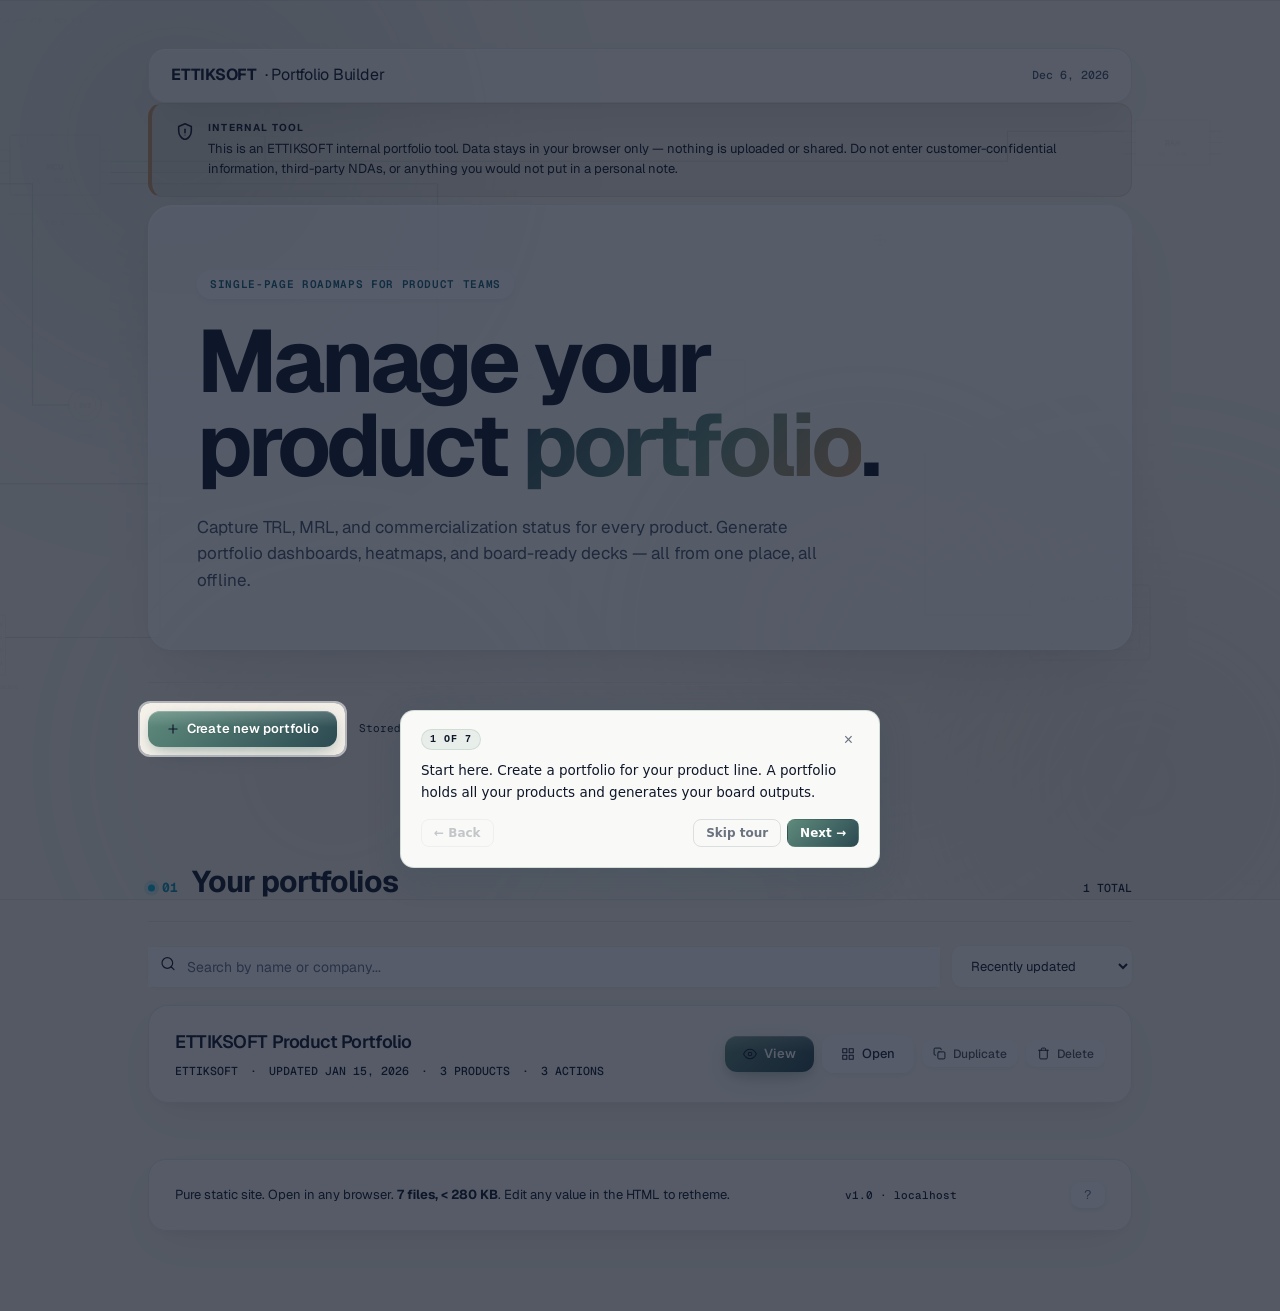
==== index.html @ 1342dee4 "Security: internal tool banner on index, footer notice on all pages Co-Authored-By: Claude Sonnet 4." ====
<!DOCTYPE html>
<html lang="en">
<head>
  <meta http-equiv="Cache-Control" content="no-cache, no-store, must-revalidate"><meta http-equiv="Pragma" content="no-cache"><meta http-equiv="Expires" content="0">
<link rel="icon" type="image/svg+xml" href="favicon.svg">
  <meta charset="UTF-8">
<meta name="viewport" content="width=device-width, initial-scale=1.0">
<title>ETTIKSOFT Portfolio Builder</title>
<link rel="icon" type="image/svg+xml" href='data:image/svg+xml,<svg xmlns=%22http://www.w3.org/2000/svg%22 viewBox=%220 0 100 100%22><rect width=%22100%22 height=%22100%22 rx=%2222%22 fill=%22%230891B2%22/><path d=%22M 18 62 Q 35 52 50 62 T 82 62%22 stroke=%22white%22 stroke-width=%225%22 fill=%22none%22 stroke-linecap=%22round%22/><circle cx=%2230%22 cy=%2258%22 r=%225.5%22 fill=%22white%22/></svg>'>
<link rel="preconnect" href="https://fonts.googleapis.com">
<link rel="preconnect" href="https://fonts.gstatic.com" crossorigin>
<link href="https://fonts.googleapis.com/css2?family=Geist:wght@400;500;600;700&family=Geist+Mono:wght@400;500;600&display=swap" rel="stylesheet">

<style>
:root {
  /* Surfaces — clean, no warmth */
  --bg: #FFFFFF;
  --surface: #FAFAFA;
  --surface-2: #F4F4F5;

  /* Text — zinc scale */
  --ink: #09090B;
  --muted: #52525B;
  --faint: #A1A1AA;
  --hairline: #E4E4E7;
  --hairline-strong: #D4D4D8;

  /* Brand: vivid cyan */
  --brand: #0891B2;
  --brand-hover: #0E7490;
  --brand-soft: #ECFEFF;
  --brand-fg: #155E75;

  /* Status: vivid, modern */
  --go: #16A34A;
  --go-soft: #DCFCE7;
  --go-fg: #15803D;
  --decide: #D97706;
  --decide-soft: #FEF3C7;
  --decide-fg: #B45309;
  --risk: #DC2626;
  --risk-soft: #FEE2E2;
  --risk-fg: #B91C1C;

  /* Type — Geist family */
  --display: 'Geist', system-ui, -apple-system, sans-serif;
  --body: 'Geist', system-ui, -apple-system, sans-serif;
  --mono: 'Geist Mono', ui-monospace, 'SF Mono', monospace;

  /* Spacing rhythm */
  --gutter: 24px;
  --section: 56px;
}

*, *::before, *::after { box-sizing: border-box; margin: 0; padding: 0; }
html { scroll-behavior: smooth; }
body {
  font-family: var(--body);
  font-size: 14px;
  line-height: 1.55;
  color: var(--ink);
  background: var(--bg);
  -webkit-font-smoothing: antialiased;
  text-rendering: optimizeLegibility;
  font-feature-settings: 'cv02', 'cv03', 'cv04', 'cv11';
}

/* ============================================================
   PAGE
   ============================================================ */
.page {
  position: relative;
  z-index: 1;
  max-width: 1080px;
  margin: 0 auto;
  padding: 48px 48px 80px;
}
@media (max-width: 720px) { .page { padding: 32px 24px 56px; } }

/* ============================================================
   ENTRANCE
   ============================================================ */
@keyframes rise {
  from { opacity: 0; transform: translateY(8px); }
  to { opacity: 1; transform: translateY(0); }
}
.rise { opacity: 0; animation: rise 0.5s cubic-bezier(0.2, 0.7, 0.2, 1) forwards; }
.d1 { animation-delay: 0.04s; }
.d2 { animation-delay: 0.10s; }
.d3 { animation-delay: 0.16s; }
.d4 { animation-delay: 0.22s; }

/* ============================================================
   MASTHEAD
   ============================================================ */
.masthead {
  display: flex;
  justify-content: space-between;
  align-items: center;
  padding-bottom: 20px;
  border-bottom: 1px solid var(--hairline);
}
.masthead .brand {
  font-family: var(--display);
  font-size: 17px;
  font-weight: 600;
  letter-spacing: -0.015em;
}
.masthead .brand span { color: var(--muted); font-weight: 400; margin-left: 8px; }
.masthead .meta {
  font-family: var(--mono);
  font-size: 11.5px;
  color: var(--faint);
  font-weight: 500;
}

/* ============================================================
   HERO
   ============================================================ */
.hero { padding: 72px 0 40px; }
.hero .eyebrow {
  display: inline-block;
  font-family: var(--mono);
  font-size: 11px;
  font-weight: 500;
  text-transform: uppercase;
  letter-spacing: 0.06em;
  color: var(--brand-fg);
  background: var(--brand-soft);
  padding: 4px 10px;
  border-radius: 999px;
  margin-bottom: 20px;
}
.hero h1 {
  font-family: var(--display);
  font-weight: 600;
  font-size: clamp(34px, 4.6vw, 52px);
  line-height: 1.04;
  letter-spacing: -0.035em;
  max-width: 780px;
  color: var(--ink);
}
.hero h1 .accent {
  color: var(--brand);
  font-weight: 600;
  font-style: normal;
}
.hero .lede {
  margin-top: 18px;
  font-size: 16px;
  color: var(--muted);
  max-width: 620px;
  line-height: 1.6;
}

/* ============================================================
   TOOLBAR
   ============================================================ */
.toolbar {
  display: flex;
  gap: 14px;
  align-items: center;
  margin-top: 32px;
  padding-top: 28px;
  border-top: 1px solid var(--hairline);
  flex-wrap: wrap;
}

.btn {
  font-family: var(--body);
  font-size: 13px;
  font-weight: 500;
  padding: 11px 18px;
  border: 1px solid var(--hairline);
  background: var(--bg);
  color: var(--ink);
  cursor: pointer;
  text-decoration: none;
  display: inline-flex;
  align-items: center;
  gap: 8px;
  transition: all 0.15s ease;
  border-radius: 6px;
}
.btn:hover { border-color: var(--hairline-strong); background: var(--surface); }
.btn.primary {
  background: var(--brand);
  color: white;
  border-color: var(--brand);
}
.btn.primary:hover {
  background: var(--brand-hover);
  border-color: var(--brand-hover);
}
.btn.danger { color: var(--risk-fg); }
.btn.danger:hover { border-color: var(--risk); background: var(--risk-soft); }
.btn .plus { font-family: var(--mono); font-weight: 500; }

.btn-tiny {
  font-family: var(--body);
  font-size: 12px;
  font-weight: 500;
  padding: 6px 10px;
  background: transparent;
  border: 1px solid var(--hairline);
  border-radius: 5px;
  cursor: pointer;
  color: var(--muted);
  transition: all 0.15s ease;
}
.btn-tiny:hover { color: var(--ink); border-color: var(--hairline-strong); background: var(--surface); }
.btn-tiny.danger:hover {
  color: var(--risk-fg);
  border-color: var(--risk);
  background: var(--risk-soft);
}

/* ============================================================
   SECTION
   ============================================================ */
.section { margin-top: 56px; }
.section-head {
  display: flex;
  align-items: baseline;
  gap: 14px;
  margin-bottom: 22px;
  padding-bottom: 16px;
  border-bottom: 1px solid var(--hairline);
}
.section-head .num {
  font-family: var(--mono);
  font-size: 11px;
  font-weight: 600;
  color: var(--brand);
}
.section-head .title {
  font-family: var(--display);
  font-weight: 600;
  font-size: 20px;
  letter-spacing: -0.025em;
  color: var(--ink);
}
.section-head .count {
  font-family: var(--mono);
  font-size: 11.5px;
  color: var(--faint);
  margin-left: auto;
  font-weight: 500;
}

.list { display: grid; gap: 12px; }

.card {
  background: var(--bg);
  border: 1px solid var(--hairline);
  border-radius: 8px;
  padding: 22px 26px;
  display: grid;
  grid-template-columns: 1fr auto;
  align-items: center;
  gap: 24px;
  transition: border-color 0.18s ease, background 0.18s ease;
}
.card:hover {
  border-color: var(--ink);
  background: var(--surface);
}
.card .info { min-width: 0; }
.card .name {
  font-family: var(--display);
  font-weight: 600;
  font-size: 18px;
  letter-spacing: -0.025em;
  color: var(--ink);
  margin-bottom: 6px;
  overflow: hidden;
  text-overflow: ellipsis;
  white-space: nowrap;
}
.card .meta {
  font-family: var(--mono);
  font-size: 11.5px;
  color: var(--muted);
  display: flex;
  gap: 12px;
  flex-wrap: wrap;
  font-weight: 500;
}
.card .meta .dot { color: var(--faint); }
.card .actions {
  display: flex;
  gap: 8px;
  align-items: center;
}

.empty {
  background: var(--surface);
  border: 1px dashed var(--hairline);
  border-radius: 8px;
  padding: 56px 32px;
  text-align: center;
  color: var(--muted);
  font-size: 14px;
}
.empty .arrow {
  font-family: var(--mono);
  font-size: 24px;
  color: var(--brand);
  margin-bottom: 10px;
  display: block;
}

/* ============================================================
   FOOTER
   ============================================================ */
.foot {
  margin-top: 80px;
  padding-top: 28px;
  border-top: 1px solid var(--hairline);
  font-size: 13px;
  color: var(--muted);
  display: flex;
  justify-content: space-between;
  flex-wrap: wrap;
  gap: 16px;
}
.foot .right {
  font-family: var(--mono);
  font-size: 11px;
  color: var(--faint);
  font-weight: 500;
}

@media (max-width: 720px) {
  .card { grid-template-columns: 1fr; gap: 14px; }
  .card .actions { flex-wrap: wrap; }
}

/* ============================================================
   POLISH — background graphics + smooth transitions
   ============================================================ */

/* Subtle dot-grid background — Linear/Vercel inspired */
body {
  background-image:
    radial-gradient(circle at 1px 1px, rgba(9, 9, 11, 0.045) 1px, transparent 0);
  background-size: 24px 24px;
  background-attachment: fixed;
}

/* Soft gradient mesh that lives just behind the hero */
body::before {
  content: '';
  position: fixed;
  top: -200px;
  left: 50%;
  transform: translateX(-50%);
  width: 1400px;
  height: 700px;
  pointer-events: none;
  z-index: 0;
  background:
    radial-gradient(ellipse 600px 400px at 30% 40%, rgba(8, 145, 178, 0.06), transparent 60%),
    radial-gradient(ellipse 500px 350px at 70% 60%, rgba(22, 163, 74, 0.04), transparent 60%);
  filter: blur(40px);
}

/* Smooth easing curve for everything that moves */
* { transition-timing-function: cubic-bezier(0.16, 1, 0.3, 1); }

/* Page entrance */
@keyframes page-in {
  from { opacity: 0; transform: translateY(6px); }
  to { opacity: 1; transform: none; }
}
.page, .topbar, .app-toolbar { animation: page-in 0.5s cubic-bezier(0.16, 1, 0.3, 1) both; }
.app-toolbar, .topbar { animation-duration: 0.35s; }

/* Refined focus ring — animates in */
@keyframes focus-ring {
  from { box-shadow: 0 0 0 0 var(--brand-soft); }
  to { box-shadow: 0 0 0 3px var(--brand-soft); }
}
input:focus, textarea:focus, select:focus, button:focus-visible, .title-input:focus {
  animation: focus-ring 0.18s cubic-bezier(0.16, 1, 0.3, 1) both;
  outline: none;
}

/* Button press micro-interaction */
button:active:not(:disabled), .btn:active, .btn-tiny:active {
  transform: scale(0.97);
  transition-duration: 0.06s;
}

/* Smooth dynamic-row entrance */
@keyframes row-in {
  from { opacity: 0; transform: translateY(-4px); max-height: 0; }
  to { opacity: 1; transform: none; max-height: 600px; }
}
.dyn-row {
  animation: row-in 0.32s cubic-bezier(0.16, 1, 0.3, 1) both;
}

/* Card hover — subtle elevation with brand glow */
.card, .bet, .product {
  transition: border-color 0.2s, background 0.2s, box-shadow 0.3s, transform 0.2s;
}
.card:hover, .product:hover {
  box-shadow: 0 8px 24px -12px rgba(8, 145, 178, 0.18);
  transform: translateY(-1px);
}
.bet:hover {
  box-shadow: 0 12px 32px -16px rgba(8, 145, 178, 0.22);
  transform: translateY(-2px);
}

/* Section header — accent dot on the section number */
.section-head .num, .sec-head .num {
  position: relative;
  padding-left: 14px;
}
.section-head .num::before, .sec-head .num::before {
  content: '';
  position: absolute;
  left: 0;
  top: 50%;
  transform: translateY(-50%);
  width: 6px;
  height: 6px;
  background: var(--brand);
  border-radius: 50%;
  box-shadow: 0 0 0 3px var(--brand-soft);
}

/* Add-row button — animated dashed border */
.add-btn {
  position: relative;
  overflow: hidden;
}
.add-btn::after {
  content: '';
  position: absolute;
  inset: 0;
  background: linear-gradient(120deg, transparent, rgba(8, 145, 178, 0.08), transparent);
  transform: translateX(-100%);
  transition: transform 0.6s cubic-bezier(0.16, 1, 0.3, 1);
}
.add-btn:hover::after { transform: translateX(100%); }

/* Smooth segmented control transitions */
.seg label span { transition: all 0.2s cubic-bezier(0.16, 1, 0.3, 1); }

/* Save state pulse on save */
@keyframes save-pulse {
  0%, 100% { opacity: 1; }
  50% { opacity: 0.6; }
}
.save-state.saving { animation: save-pulse 0.8s ease-in-out infinite; }

/* Toolbar button hover lift */
.app-toolbar button:hover, .app-toolbar a.btn:hover,
.topbar .btn:hover {
  transform: translateY(-1px);
  box-shadow: 0 4px 12px -4px rgba(0, 0, 0, 0.08);
}

/* KPI number subtle hover */
.kpi { transition: background 0.25s cubic-bezier(0.16, 1, 0.3, 1); }
.kpi:hover .num { color: var(--brand); transition: color 0.25s; }

/* Smooth scroll behavior */
html { scroll-behavior: smooth; }

/* Selection color matching brand */
::selection { background: var(--brand-soft); color: var(--brand-fg); }


/* Inline icon system */
.icn { display: inline-flex; align-items: center; justify-content: center; flex-shrink: 0; }
.icn svg { display: block; }
.btn, .btn-tiny, .back, .add-btn { display: inline-flex; align-items: center; gap: 7px; }
.add-btn { justify-content: center; }


/* ============================================================
   ENHANCED ANIMATIONS — gradient mesh drift
   ============================================================ */
@keyframes mesh-drift {
  0%   { transform: translateX(-50%) translateY(0px) rotate(0deg); }
  33%  { transform: translateX(-48%) translateY(-20px) rotate(2deg); }
  66%  { transform: translateX(-52%) translateY(15px) rotate(-2deg); }
  100% { transform: translateX(-50%) translateY(0px) rotate(0deg); }
}
body::before {
  animation: mesh-drift 24s ease-in-out infinite;
}

/* ============================================================
   TOAST NOTIFICATIONS
   ============================================================ */
.toast-container {
  position: fixed;
  bottom: 24px;
  right: 24px;
  z-index: 1000;
  display: flex;
  flex-direction: column;
  gap: 10px;
  pointer-events: none;
  max-width: calc(100vw - 48px);
}
.toast {
  pointer-events: auto;
  background: var(--ink);
  color: white;
  padding: 14px 18px;
  border-radius: 10px;
  box-shadow:
    0 12px 32px -8px rgba(0,0,0,0.28),
    0 0 0 1px rgba(255,255,255,0.05);
  font-family: var(--body);
  font-size: 13.5px;
  font-weight: 500;
  display: flex;
  align-items: flex-start;
  gap: 12px;
  min-width: 280px;
  max-width: 420px;
  animation: toast-in 0.4s cubic-bezier(0.16, 1, 0.3, 1) both;
  position: relative;
  overflow: hidden;
}
.toast.removing {
  animation: toast-out 0.3s cubic-bezier(0.5, 0, 0.75, 0) both;
}
.toast .toast-icon {
  flex-shrink: 0;
  display: flex;
  align-items: center;
  justify-content: center;
  width: 18px;
  height: 18px;
  margin-top: 1px;
}
.toast .toast-msg {
  flex: 1;
  line-height: 1.4;
}
.toast .toast-actions {
  display: flex;
  gap: 6px;
  margin-top: 10px;
  flex-wrap: wrap;
}
.toast .toast-btn {
  font-family: var(--body);
  font-size: 12px;
  font-weight: 500;
  padding: 5px 12px;
  background: rgba(255,255,255,0.12);
  color: white;
  border: 1px solid rgba(255,255,255,0.18);
  border-radius: 6px;
  cursor: pointer;
  transition: all 0.15s ease;
}
.toast .toast-btn:hover { background: rgba(255,255,255,0.22); }
.toast .toast-btn.primary {
  background: var(--brand);
  border-color: var(--brand);
}
.toast .toast-btn.primary:hover { background: var(--brand-hover); border-color: var(--brand-hover); }
.toast .toast-btn.danger {
  background: var(--risk);
  border-color: var(--risk);
}
.toast .toast-btn.danger:hover { background: #B91C1C; border-color: #B91C1C; }
.toast.success .toast-icon { color: var(--go); }
.toast.error .toast-icon { color: var(--risk); }
.toast.info .toast-icon { color: var(--brand); }
.toast.confirm .toast-icon { color: var(--decide); }

/* Progress bar at bottom of toast for auto-dismiss */
.toast .toast-progress {
  position: absolute;
  bottom: 0; left: 0;
  height: 2px;
  background: rgba(255,255,255,0.3);
  width: 100%;
  transform-origin: left;
  animation: toast-progress linear forwards;
}

@keyframes toast-in {
  from { opacity: 0; transform: translateX(20px) scale(0.9); }
  to { opacity: 1; transform: none; }
}
@keyframes toast-out {
  to { opacity: 0; transform: translateX(20px) scale(0.9); }
}
@keyframes toast-progress {
  from { transform: scaleX(1); }
  to { transform: scaleX(0); }
}

/* ============================================================
   VIEW TRANSITIONS (modern browsers)
   ============================================================ */
@view-transition { navigation: auto; }
::view-transition-old(root) {
  animation: 0.18s cubic-bezier(0.4, 0, 1, 1) both fade-out;
}
::view-transition-new(root) {
  animation: 0.32s cubic-bezier(0, 0, 0.2, 1) both fade-in;
}
@keyframes fade-out { to { opacity: 0; } }
@keyframes fade-in { from { opacity: 0; } }

/* ============================================================
   SEARCH + SORT BAR
   ============================================================ */
.list-controls {
  display: flex;
  gap: 12px;
  align-items: center;
  margin-bottom: 18px;
  flex-wrap: wrap;
}
.search-wrap {
  flex: 1;
  position: relative;
  min-width: 220px;
}
.search-wrap input {
  width: 100%;
  font-family: var(--body);
  font-size: 14px;
  color: var(--ink);
  background: var(--surface);
  border: 1px solid var(--hairline);
  padding: 10px 14px 10px 38px;
  outline: none;
  border-radius: 8px;
  transition: all 0.18s ease;
}
.search-wrap input::placeholder { color: var(--faint); }
.search-wrap input:focus {
  border-color: var(--brand);
  background: var(--bg);
  box-shadow: 0 0 0 3px var(--brand-soft);
}
.search-wrap .search-icon {
  position: absolute;
  left: 12px;
  top: 50%;
  transform: translateY(-50%);
  color: var(--faint);
  pointer-events: none;
}
.search-wrap input:focus + .search-icon { color: var(--brand); }

.sort-select {
  font-family: var(--body);
  font-size: 13px;
  color: var(--ink);
  background: var(--surface);
  border: 1px solid var(--hairline);
  padding: 10px 14px;
  border-radius: 8px;
  cursor: pointer;
  transition: all 0.18s ease;
  min-width: 180px;
}
.sort-select:hover { border-color: var(--hairline-strong); }
.sort-select:focus {
  outline: none;
  border-color: var(--brand);
  box-shadow: 0 0 0 3px var(--brand-soft);
}

/* ============================================================
   STAGGERED CARD REVEAL
   ============================================================ */
.list .card {
  opacity: 0;
  transform: translateY(12px);
  animation: card-in 0.5s cubic-bezier(0.16, 1, 0.3, 1) forwards;
}
.list .card:nth-child(1)  { animation-delay: 0.04s; }
.list .card:nth-child(2)  { animation-delay: 0.08s; }
.list .card:nth-child(3)  { animation-delay: 0.12s; }
.list .card:nth-child(4)  { animation-delay: 0.16s; }
.list .card:nth-child(5)  { animation-delay: 0.20s; }
.list .card:nth-child(6)  { animation-delay: 0.24s; }
.list .card:nth-child(7)  { animation-delay: 0.28s; }
.list .card:nth-child(8)  { animation-delay: 0.32s; }
.list .card:nth-child(n+9){ animation-delay: 0.36s; }
@keyframes card-in {
  to { opacity: 1; transform: none; }
}

/* ============================================================
   EMPTY STATE
   ============================================================ */
.empty {
  display: flex !important;
  flex-direction: column;
  align-items: center;
  gap: 16px;
}
.empty-art {
  width: 96px;
  height: 72px;
  color: var(--hairline-strong);
  margin-bottom: 8px;
}

/* Match highlight */
.match-hl {
  background: var(--brand-soft);
  color: var(--brand-fg);
  padding: 1px 2px;
  border-radius: 3px;
  font-weight: 600;
}


/* ============================================================
   STRATEGIC HORIZON — topographic backdrop in hero
   ============================================================ */
.hero { position: relative; overflow: hidden; isolation: isolate; }
.hero > *:not(.topo-bg) { position: relative; z-index: 1; }
.topo-bg {
  position: absolute;
  inset: 0;
  width: 100%;
  height: 100%;
  pointer-events: none;
  z-index: 0;
  animation: topo-drift 56s ease-in-out infinite;
}
.topo-bg .waypoints circle { animation: waypoint-pulse 4.2s ease-in-out infinite; }
.topo-bg .waypoints circle:nth-child(2) { animation-delay: 1s; }
.topo-bg .waypoints circle:nth-child(3) { animation-delay: 2.1s; }
.topo-bg .waypoints circle:nth-child(4) { animation-delay: 3.2s; }
@keyframes topo-drift {
  0%, 100% { transform: translateX(0) translateY(0); }
  33% { transform: translateX(-14px) translateY(-2px); }
  66% { transform: translateX(7px) translateY(1px); }
}
@keyframes waypoint-pulse {
  0%, 100% { opacity: 0.32; }
  50% { opacity: 0.78; }
}
@media (prefers-reduced-motion: reduce) {
  .topo-bg, .topo-bg .waypoints circle { animation: none; }
}


/* ============================================================
   BOLD VISUAL UPGRADE — v3
   No more invisible decoration. Make it actually look alive.
   ============================================================ */

/* Visible cyan blueprint grid (replaces invisible dot grid) */
body {
  background-image:
    linear-gradient(to right, rgba(8, 145, 178, 0.07) 1px, transparent 1px),
    linear-gradient(to bottom, rgba(8, 145, 178, 0.07) 1px, transparent 1px) !important;
  background-size: 56px 56px !important;
  background-attachment: fixed !important;
}

/* Gradient mesh — 3-4x more visible, fills more of viewport */
body::before {
  background:
    radial-gradient(ellipse 1000px 700px at 15% 25%, rgba(8, 145, 178, 0.22), transparent 60%),
    radial-gradient(ellipse 800px 550px at 85% 35%, rgba(22, 163, 74, 0.13), transparent 60%),
    radial-gradient(ellipse 600px 400px at 50% 80%, rgba(217, 119, 6, 0.06), transparent 60%) !important;
  width: 100vw !important;
  height: 90vh !important;
  top: 0 !important;
  left: 0 !important;
  transform: none !important;
  filter: blur(36px) !important;
  opacity: 1 !important;
}
@keyframes mesh-drift-bold {
  0%, 100% { transform: translateX(0) translateY(0) scale(1); }
  33% { transform: translateX(-30px) translateY(-15px) scale(1.04); }
  66% { transform: translateX(20px) translateY(12px) scale(0.98); }
}
body::before { animation: mesh-drift-bold 28s ease-in-out infinite !important; }

/* Hero gets a subtle tinted backdrop band (visible) */
.hero {
  background: linear-gradient(180deg,
    rgba(8, 145, 178, 0.05) 0%,
    rgba(8, 145, 178, 0.02) 70%,
    transparent 100%);
  border-radius: 12px;
  margin-left: -16px;
  margin-right: -16px;
  padding-left: 16px !important;
  padding-right: 16px !important;
}

/* Topographic SVG — bigger, bleeds beyond hero edges */
.topo-bg {
  inset: -8% -5% -8% -5% !important;
  width: 110% !important;
  height: 116% !important;
}

/* Section accent bars — visible cyan markers above each section heading */
.section .section-head,
.sec .sec-head {
  position: relative;
}
.section .section-head::before,
.sec .sec-head::before {
  content: '';
  position: absolute;
  top: -22px;
  left: 0;
  width: 56px;
  height: 3px;
  background: linear-gradient(90deg, var(--brand) 0%, rgba(8, 145, 178, 0.15) 100%);
  border-radius: 2px;
}

/* Stronger card hovers — visible lift, shadow, cyan ring */
.card:hover {
  border-color: var(--brand) !important;
  box-shadow:
    0 16px 40px -8px rgba(8, 145, 178, 0.25),
    0 0 0 1px rgba(8, 145, 178, 0.45) !important;
  transform: translateY(-3px) !important;
}
.bet:hover {
  border-color: var(--brand) !important;
  background: var(--brand-soft) !important;
  box-shadow: 0 18px 48px -10px rgba(8, 145, 178, 0.30) !important;
  transform: translateY(-3px) !important;
}
.product:hover {
  border-color: var(--brand) !important;
  box-shadow:
    0 14px 36px -10px rgba(8, 145, 178, 0.22),
    0 0 0 1px rgba(8, 145, 178, 0.35) !important;
  transform: translateY(-2px) !important;
}

/* Slightly bolder buttons */
.btn.primary, .topbar .btn.primary, .app-toolbar .primary {
  box-shadow: 0 4px 12px -2px rgba(8, 145, 178, 0.30) !important;
}
.btn.primary:hover, .topbar .btn.primary:hover, .app-toolbar .primary:hover {
  box-shadow: 0 8px 20px -4px rgba(8, 145, 178, 0.45) !important;
}

/* Make existing dot pattern (was 4.5%) and animation drift PARENT pause-aware */
@media (prefers-reduced-motion: reduce) {
  body::before { animation: none !important; }
}


/* ============================================================
   GLASS + DEPTH — design portfolio mode
   Replaces the muted cyan-on-white aesthetic with layered
   translucent surfaces over a colorful aurora background.
   ============================================================ */

/* Reset prior body backgrounds, replace with light cream + aurora */
body {
  background: #FAFAF7 !important;
  background-image: none !important;
  background-attachment: initial !important;
  color: #0F172A !important;
}
body::before { display: none !important; }

/* AURORA — colorful drifting blobs */
.aurora {
  position: fixed;
  inset: 0;
  pointer-events: none;
  z-index: 0;
  overflow: hidden;
}
.aurora-blob {
  position: absolute;
  border-radius: 50%;
  filter: blur(80px) saturate(140%);
  opacity: 0.65;
  will-change: transform;
}
.aurora-blob.ab1 {
  width: 720px; height: 720px;
  background: radial-gradient(circle, #06B6D4 0%, transparent 60%);
  top: -280px; left: -160px;
  animation: drift1 22s ease-in-out infinite;
}
.aurora-blob.ab2 {
  width: 620px; height: 620px;
  background: radial-gradient(circle, #8B5CF6 0%, transparent 60%);
  top: 5%; right: -180px;
  animation: drift2 26s ease-in-out infinite;
  opacity: 0.55;
}
.aurora-blob.ab3 {
  width: 800px; height: 600px;
  background: radial-gradient(circle, #EC4899 0%, transparent 60%);
  bottom: -100px; left: 18%;
  animation: drift3 30s ease-in-out infinite;
  opacity: 0.45;
}
.aurora-blob.ab4 {
  width: 500px; height: 500px;
  background: radial-gradient(circle, #F59E0B 0%, transparent 60%);
  bottom: -150px; right: 14%;
  animation: drift4 24s ease-in-out infinite;
  opacity: 0.50;
}
.aurora-grain {
  position: absolute;
  inset: 0;
  background-image:
    url("data:image/svg+xml,%3Csvg viewBox='0 0 200 200' xmlns='http://www.w3.org/2000/svg'%3E%3Cfilter id='n'%3E%3CfeTurbulence type='fractalNoise' baseFrequency='0.9' numOctaves='3'/%3E%3C/filter%3E%3Crect width='100%25' height='100%25' filter='url(%23n)' opacity='0.45'/%3E%3C/svg%3E");
  opacity: 0.25;
  mix-blend-mode: overlay;
}
@keyframes drift1 {
  0%, 100% { transform: translate(0, 0) scale(1); }
  33% { transform: translate(60px, 30px) scale(1.08); }
  66% { transform: translate(-30px, 60px) scale(0.95); }
}
@keyframes drift2 {
  0%, 100% { transform: translate(0, 0) scale(1); }
  50% { transform: translate(-80px, 40px) scale(1.12); }
}
@keyframes drift3 {
  0%, 100% { transform: translate(0, 0) scale(1); }
  33% { transform: translate(40px, -50px) scale(0.92); }
  66% { transform: translate(-60px, 20px) scale(1.05); }
}
@keyframes drift4 {
  0%, 100% { transform: translate(0, 0) scale(1); }
  50% { transform: translate(50px, -40px) scale(1.10); }
}
@media (prefers-reduced-motion: reduce) {
  .aurora-blob { animation: none !important; }
}

/* Page above aurora */
.page, .topbar, .app-toolbar, .preview-pane {
  position: relative;
  z-index: 1;
}

/* ============================================================
   GLASS TOPBAR
   ============================================================ */
.topbar, .app-toolbar {
  background: rgba(255, 255, 255, 0.55) !important;
  backdrop-filter: blur(24px) saturate(200%) !important;
  -webkit-backdrop-filter: blur(24px) saturate(200%) !important;
  border-bottom: 1px solid rgba(255, 255, 255, 0.7) !important;
  box-shadow:
    0 1px 0 0 rgba(255, 255, 255, 0.6) inset,
    0 1px 0 0 rgba(15, 23, 42, 0.04),
    0 8px 32px -8px rgba(15, 23, 42, 0.08) !important;
}

/* ============================================================
   GLASS SECTIONS / CARDS
   ============================================================ */
.sec, .card, .bet, .product, .panel, .ribbon, .risk-card,
.preview-header {
  background: rgba(255, 255, 255, 0.55) !important;
  backdrop-filter: blur(24px) saturate(180%);
  -webkit-backdrop-filter: blur(24px) saturate(180%);
  border: 1px solid rgba(255, 255, 255, 0.65) !important;
  border-radius: 16px !important;
  box-shadow:
    0 1px 0 0 rgba(255, 255, 255, 0.7) inset,
    0 2px 4px 0 rgba(15, 23, 42, 0.04),
    0 12px 32px -12px rgba(15, 23, 42, 0.16),
    0 32px 64px -32px rgba(15, 23, 42, 0.22) !important;
  position: relative;
  overflow: visible;
}

/* Cursor highlight — radial spotlight following mouse */
.card, .bet, .product, .risk-card, .sec {
  --mx: 50%;
  --my: 50%;
  transition: transform 0.4s cubic-bezier(0.16, 1, 0.3, 1), box-shadow 0.4s cubic-bezier(0.16, 1, 0.3, 1) !important;
}
.card::after, .bet::after, .product::after, .risk-card::after {
  content: '';
  position: absolute;
  inset: 0;
  border-radius: inherit;
  background: radial-gradient(
    circle 280px at var(--mx) var(--my),
    rgba(255, 255, 255, 0.55),
    transparent 50%
  );
  opacity: 0;
  transition: opacity 0.3s ease;
  pointer-events: none;
  z-index: 1;
}
.card:hover::after, .bet:hover::after, .product:hover::after, .risk-card:hover::after {
  opacity: 1;
}

/* Card hover: real lift + colored glow */
.card:hover, .product:hover, .risk-card:hover {
  border-color: rgba(255, 255, 255, 0.85) !important;
  box-shadow:
    0 1px 0 0 rgba(255, 255, 255, 0.85) inset,
    0 2px 4px 0 rgba(15, 23, 42, 0.06),
    0 20px 48px -8px rgba(15, 23, 42, 0.18),
    0 40px 80px -32px rgba(6, 182, 212, 0.35),
    0 60px 120px -48px rgba(139, 92, 246, 0.30) !important;
}
.bet:hover {
  background: rgba(255, 255, 255, 0.70) !important;
  border-color: rgba(255, 255, 255, 0.85) !important;
  box-shadow:
    0 1px 0 0 rgba(255, 255, 255, 0.85) inset,
    0 24px 56px -8px rgba(15, 23, 42, 0.20),
    0 48px 100px -32px rgba(6, 182, 212, 0.40),
    0 72px 140px -48px rgba(139, 92, 246, 0.35) !important;
}

/* ============================================================
   HERO — big floating glass with gradient text
   ============================================================ */
.hero {
  background: rgba(255, 255, 255, 0.40) !important;
  backdrop-filter: blur(32px) saturate(180%) !important;
  -webkit-backdrop-filter: blur(32px) saturate(180%) !important;
  border: 1px solid rgba(255, 255, 255, 0.7) !important;
  border-radius: 28px !important;
  padding: 72px 56px 64px !important;
  margin: 8px 0 32px !important;
  box-shadow:
    0 1px 0 0 rgba(255, 255, 255, 0.85) inset,
    0 4px 12px -2px rgba(15, 23, 42, 0.06),
    0 24px 60px -12px rgba(15, 23, 42, 0.16),
    0 48px 96px -32px rgba(139, 92, 246, 0.28),
    0 64px 120px -48px rgba(6, 182, 212, 0.30) !important;
  position: relative !important;
  overflow: hidden !important;
}
.hero h1 {
  font-size: clamp(48px, 7vw, 88px) !important;
  font-weight: 700 !important;
  letter-spacing: -0.045em !important;
  line-height: 0.96 !important;
  color: #0F172A !important;
}
.hero h1 .accent {
  background: linear-gradient(135deg, #06B6D4 0%, #8B5CF6 60%, #EC4899 100%) !important;
  -webkit-background-clip: text !important;
  background-clip: text !important;
  -webkit-text-fill-color: transparent !important;
  color: transparent !important;
  font-style: normal !important;
  font-weight: 700 !important;
}
.hero .lede {
  font-size: 17px !important;
  color: #475569 !important;
  max-width: 640px !important;
  line-height: 1.55 !important;
  margin-top: 22px !important;
}
.hero .eyebrow {
  background: rgba(255, 255, 255, 0.65) !important;
  color: #155E75 !important;
  border: 1px solid rgba(255, 255, 255, 0.85) !important;
  backdrop-filter: blur(12px);
  box-shadow:
    0 1px 0 0 rgba(255, 255, 255, 0.7) inset,
    0 2px 6px -1px rgba(15, 23, 42, 0.08);
  padding: 5px 12px !important;
  font-weight: 600 !important;
}

/* ============================================================
   SECTION HEADERS — bigger, bolder
   ============================================================ */
.section-head .title, .sec-head .title {
  font-size: 30px !important;
  font-weight: 700 !important;
  letter-spacing: -0.032em !important;
  color: #0F172A !important;
}
.section-head .num, .sec-head .num {
  font-size: 13px !important;
  background: linear-gradient(135deg, #06B6D4, #8B5CF6) !important;
  -webkit-background-clip: text;
  background-clip: text;
  -webkit-text-fill-color: transparent;
  color: transparent !important;
  font-weight: 700 !important;
}
.section-head .num::before, .sec-head .num::before {
  background: linear-gradient(135deg, #06B6D4, #8B5CF6) !important;
  width: 8px !important; height: 8px !important;
  box-shadow:
    0 0 0 4px rgba(6, 182, 212, 0.15),
    0 0 12px rgba(139, 92, 246, 0.4) !important;
}
.section-head::before { display: none !important; }

/* ============================================================
   GLASS BUTTONS
   ============================================================ */
.btn, .topbar .btn, .app-toolbar button, .app-toolbar a.btn,
button.btn, .add-btn {
  background: rgba(255, 255, 255, 0.55) !important;
  backdrop-filter: blur(16px) saturate(180%) !important;
  -webkit-backdrop-filter: blur(16px) saturate(180%) !important;
  border: 1px solid rgba(255, 255, 255, 0.75) !important;
  box-shadow:
    0 1px 0 0 rgba(255, 255, 255, 0.85) inset,
    0 2px 6px -1px rgba(15, 23, 42, 0.06),
    0 8px 16px -8px rgba(15, 23, 42, 0.12) !important;
  color: #0F172A !important;
  font-weight: 500 !important;
  border-radius: 10px !important;
}
.btn:hover, .topbar .btn:hover, .app-toolbar button:hover, .app-toolbar a.btn:hover {
  background: rgba(255, 255, 255, 0.75) !important;
  transform: translateY(-2px);
  box-shadow:
    0 1px 0 0 rgba(255, 255, 255, 0.95) inset,
    0 4px 10px -2px rgba(15, 23, 42, 0.10),
    0 12px 28px -8px rgba(6, 182, 212, 0.30) !important;
}

/* PRIMARY = gradient glass pill */
.btn.primary, .topbar .btn.primary, .app-toolbar .primary {
  background: linear-gradient(135deg, #06B6D4 0%, #0891B2 50%, #0E7490 100%) !important;
  color: white !important;
  border: 1px solid rgba(255, 255, 255, 0.35) !important;
  box-shadow:
    0 1px 0 0 rgba(255, 255, 255, 0.45) inset,
    0 2px 6px -1px rgba(6, 182, 212, 0.45),
    0 8px 24px -4px rgba(6, 182, 212, 0.50) !important;
  font-weight: 600 !important;
  text-shadow: 0 1px 0 rgba(0, 0, 0, 0.06);
}
.btn.primary:hover, .topbar .btn.primary:hover, .app-toolbar .primary:hover {
  background: linear-gradient(135deg, #0891B2 0%, #0E7490 50%, #155E75 100%) !important;
  box-shadow:
    0 1px 0 0 rgba(255, 255, 255, 0.55) inset,
    0 4px 12px -2px rgba(6, 182, 212, 0.55),
    0 16px 36px -8px rgba(6, 182, 212, 0.65),
    0 24px 60px -16px rgba(139, 92, 246, 0.40) !important;
  transform: translateY(-2px);
  color: white !important;
}
.btn-tiny {
  background: rgba(255, 255, 255, 0.50) !important;
  backdrop-filter: blur(10px);
  border: 1px solid rgba(255, 255, 255, 0.7) !important;
  box-shadow: 0 1px 0 0 rgba(255, 255, 255, 0.7) inset, 0 2px 4px -1px rgba(15, 23, 42, 0.05) !important;
}

/* ============================================================
   GLASS INPUTS
   ============================================================ */
input[type="text"], input[type="date"], textarea, select,
.search-wrap input, .sort-select, .topbar .title-input {
  background: rgba(255, 255, 255, 0.55) !important;
  backdrop-filter: blur(12px) saturate(180%) !important;
  border: 1px solid rgba(255, 255, 255, 0.7) !important;
  box-shadow:
    0 1px 0 0 rgba(255, 255, 255, 0.7) inset,
    0 1px 3px 0 rgba(15, 23, 42, 0.04) !important;
  color: #0F172A !important;
  border-radius: 10px !important;
}
input:focus, textarea:focus, select:focus,
.search-wrap input:focus, .sort-select:focus {
  background: rgba(255, 255, 255, 0.85) !important;
  border-color: #06B6D4 !important;
  box-shadow:
    0 1px 0 0 rgba(255, 255, 255, 0.95) inset,
    0 0 0 4px rgba(6, 182, 212, 0.15),
    0 4px 16px -4px rgba(6, 182, 212, 0.30) !important;
}

/* Chips → glass */
.chip {
  background: rgba(255, 255, 255, 0.55) !important;
  backdrop-filter: blur(10px);
  border: 1px solid rgba(255, 255, 255, 0.75) !important;
  box-shadow:
    0 1px 0 0 rgba(255, 255, 255, 0.7) inset,
    0 1px 3px 0 rgba(15, 23, 42, 0.04) !important;
  color: #475569 !important;
}
.chip:hover {
  background: rgba(255, 255, 255, 0.80) !important;
  border-color: #06B6D4 !important;
  color: #0E7490 !important;
  box-shadow:
    0 1px 0 0 rgba(255, 255, 255, 0.85) inset,
    0 4px 12px -2px rgba(6, 182, 212, 0.30) !important;
}
.chip.active {
  background: linear-gradient(135deg, #06B6D4, #0891B2) !important;
  border-color: rgba(255, 255, 255, 0.4) !important;
  color: white !important;
  box-shadow:
    0 1px 0 0 rgba(255, 255, 255, 0.4) inset,
    0 4px 12px -2px rgba(6, 182, 212, 0.45) !important;
}

/* ============================================================
   KPI STRIP — nested glass divisions
   ============================================================ */
.kpis {
  background: transparent !important;
  border: none !important;
  box-shadow: none !important;
  gap: 12px !important;
  display: grid;
}
.kpi {
  background: rgba(255, 255, 255, 0.55) !important;
  backdrop-filter: blur(20px) saturate(180%);
  border: 1px solid rgba(255, 255, 255, 0.65) !important;
  border-radius: 14px !important;
  box-shadow:
    0 1px 0 0 rgba(255, 255, 255, 0.7) inset,
    0 8px 24px -8px rgba(15, 23, 42, 0.12) !important;
}
.kpi:hover {
  transform: translateY(-3px);
  box-shadow:
    0 1px 0 0 rgba(255, 255, 255, 0.85) inset,
    0 16px 40px -8px rgba(6, 182, 212, 0.30) !important;
}
.kpi .num {
  background: linear-gradient(135deg, #0F172A 0%, #475569 100%) !important;
  -webkit-background-clip: text;
  background-clip: text;
  -webkit-text-fill-color: transparent;
  color: transparent !important;
  font-size: 40px !important;
}
.kpi .num small {
  background: linear-gradient(135deg, #06B6D4, #8B5CF6) !important;
  -webkit-background-clip: text;
  background-clip: text;
  -webkit-text-fill-color: transparent;
  color: transparent !important;
  font-weight: 600 !important;
}

/* ============================================================
   PRODUCT TOP STRIPE → gradient
   ============================================================ */
.product::before {
  height: 4px !important;
  border-top-left-radius: 16px;
  border-top-right-radius: 16px;
}
.product[data-rag="R"]::before { background: linear-gradient(90deg, #DC2626, #EC4899) !important; }
.product[data-rag="A"]::before { background: linear-gradient(90deg, #F59E0B, #FB923C) !important; }
.product[data-rag="G"]::before { background: linear-gradient(90deg, #10B981, #06B6D4) !important; }

/* ============================================================
   MASTHEAD
   ============================================================ */
.masthead {
  border-bottom-color: rgba(15, 23, 42, 0.08) !important;
}
.masthead .brand {
  font-weight: 700 !important;
  background: linear-gradient(135deg, #0F172A, #475569) !important;
  -webkit-background-clip: text;
  background-clip: text;
  -webkit-text-fill-color: transparent;
}

/* ============================================================
   TOPOGRAPHIC HORIZON — softer (aurora is the star now)
   ============================================================ */
.topo-bg {
  opacity: 0.55 !important;
  mix-blend-mode: multiply;
}

/* ============================================================
   TOAST → glass
   ============================================================ */
.toast {
  background: rgba(15, 23, 42, 0.85) !important;
  backdrop-filter: blur(24px) saturate(180%);
  border: 1px solid rgba(255, 255, 255, 0.15);
  box-shadow:
    0 1px 0 0 rgba(255, 255, 255, 0.1) inset,
    0 16px 40px -8px rgba(15, 23, 42, 0.30),
    0 32px 80px -16px rgba(15, 23, 42, 0.40) !important;
}

/* Empty state → softer */
.empty {
  background: rgba(255, 255, 255, 0.40) !important;
  backdrop-filter: blur(20px) saturate(180%);
  border: 1px dashed rgba(255, 255, 255, 0.7) !important;
  box-shadow: 0 1px 0 0 rgba(255, 255, 255, 0.5) inset !important;
}


/* ============================================================
   CALM PASS — restraint and bug fixes
   Overrides earlier glass.py rules. Less color, fewer elements.
   ============================================================ */

/* === FIX: gradient-text bug ===
   Earlier rules set background-clip: text but later rules in the
   stylesheet were re-asserting `color`. With !important on
   text-fill-color and background-clip, the gradient now actually
   shows through as text instead of as a solid bar. */
.hero h1 .accent {
  background: linear-gradient(135deg, #06B6D4 0%, #6366F1 100%) !important;
  -webkit-background-clip: text !important;
  background-clip: text !important;
  -webkit-text-fill-color: transparent !important;
  color: transparent !important;
  font-weight: 700 !important;
  font-style: normal !important;
}

/* Brand wordmark stays solid — no gradient. The gradient block
   in the screenshots was the bug; just use a normal color. */
.masthead .brand {
  background: none !important;
  -webkit-text-fill-color: initial !important;
  color: #0F172A !important;
  font-weight: 700 !important;
}

/* KPI numbers — solid dark, not gradient. Subscript stays cyan-only. */
.kpi .num {
  background: none !important;
  -webkit-text-fill-color: initial !important;
  color: #0F172A !important;
}
.kpi .num small {
  background: none !important;
  -webkit-text-fill-color: initial !important;
  color: #06B6D4 !important;
  font-weight: 600 !important;
}

/* Section number — solid cyan, no gradient. Reads cleaner. */
.section-head .num, .sec-head .num {
  background: none !important;
  -webkit-text-fill-color: initial !important;
  color: #0891B2 !important;
}
.section-head .num::before, .sec-head .num::before {
  background: #06B6D4 !important;
  box-shadow: 0 0 0 4px rgba(6, 182, 212, 0.15) !important;
}

/* Section title — solid dark. Big and bold but not gradient. */
.section-head .title, .sec-head .title {
  background: none !important;
  -webkit-text-fill-color: initial !important;
  color: #0F172A !important;
}

/* === AURORA: down to two colors === */
.aurora-blob.ab1 {
  width: 600px !important; height: 600px !important;
  background: radial-gradient(circle, #06B6D4 0%, transparent 65%) !important;
  opacity: 0.40 !important;
  animation-duration: 32s !important;
}
.aurora-blob.ab2 {
  width: 540px !important; height: 540px !important;
  background: radial-gradient(circle, #A78BFA 0%, transparent 65%) !important;
  opacity: 0.32 !important;
  animation-duration: 36s !important;
}
/* Drop pink and amber entirely */
.aurora-blob.ab3, .aurora-blob.ab4 { display: none !important; }

/* Grain stays but quieter */
.aurora-grain { opacity: 0.15 !important; }

/* === HIDE topographic horizon in hero === */
/* The topo SVG was competing with the title — turn it off in hero. */
.hero .topo-bg { display: none !important; }
/* Output static download keeps the topo visible elsewhere if injected */

/* === SHADOWS: dial back the colored glows === */
.hero {
  box-shadow:
    0 1px 0 0 rgba(255, 255, 255, 0.85) inset,
    0 4px 12px -2px rgba(15, 23, 42, 0.05),
    0 16px 40px -12px rgba(15, 23, 42, 0.10),
    0 32px 60px -32px rgba(99, 102, 241, 0.15) !important;
}
.card:hover, .product:hover, .risk-card:hover {
  box-shadow:
    0 1px 0 0 rgba(255, 255, 255, 0.85) inset,
    0 12px 28px -8px rgba(15, 23, 42, 0.10),
    0 24px 48px -24px rgba(99, 102, 241, 0.18) !important;
}
.bet:hover {
  box-shadow:
    0 1px 0 0 rgba(255, 255, 255, 0.85) inset,
    0 16px 36px -8px rgba(15, 23, 42, 0.12),
    0 32px 64px -24px rgba(99, 102, 241, 0.20) !important;
}

/* Primary button: simpler shadow */
.btn.primary, .topbar .btn.primary, .app-toolbar .primary {
  box-shadow:
    0 1px 0 0 rgba(255, 255, 255, 0.40) inset,
    0 2px 6px -1px rgba(6, 182, 212, 0.30),
    0 8px 20px -6px rgba(6, 182, 212, 0.40) !important;
}
.btn.primary:hover, .topbar .btn.primary:hover, .app-toolbar .primary:hover {
  box-shadow:
    0 1px 0 0 rgba(255, 255, 255, 0.50) inset,
    0 4px 10px -2px rgba(6, 182, 212, 0.40),
    0 12px 28px -6px rgba(6, 182, 212, 0.50) !important;
}

/* === Smoother card hover transition === */
.card, .bet, .product, .risk-card, .kpi {
  transition: transform 0.25s cubic-bezier(0.16, 1, 0.3, 1), box-shadow 0.3s cubic-bezier(0.16, 1, 0.3, 1) !important;
}

/* === Tone down 3D tilt: was 5deg max, now 2.5deg === */
/* (Handled in JS — see below) */


/* ============================================================
   POLISH — KPI fit + button match + more glass
   ============================================================ */

/* === KPI VALUES: responsive size + single-line ===
   Fixes ₹4-8L wrapping by capping max font-size and forcing nowrap. */
.kpi .num {
  font-size: clamp(26px, 2.4vw, 36px) !important;
  letter-spacing: -0.030em !important;
  line-height: 1 !important;
  white-space: nowrap !important;
  display: flex !important;
  align-items: baseline !important;
  gap: 6px !important;
  flex-wrap: nowrap !important;
}
.kpi .num small {
  font-size: clamp(10.5px, 0.95vw, 13px) !important;
  margin-left: 0 !important;
  letter-spacing: 0 !important;
  white-space: nowrap !important;
  font-weight: 600 !important;
}
.kpi {
  min-width: 0 !important;
  overflow: hidden !important;
}
.kpi .label {
  font-size: 12.5px !important;
  line-height: 1.4 !important;
}

/* === PRIMARY BUTTON: cyan→indigo gradient matching accent text === */
.btn.primary, .topbar .btn.primary, .app-toolbar .primary,
button.btn.primary {
  background: linear-gradient(135deg, #06B6D4 0%, #6366F1 100%) !important;
  border: 1px solid rgba(255, 255, 255, 0.32) !important;
  color: white !important;
  font-weight: 600 !important;
  /* Glass shine on top edge + colored shadow underneath */
  box-shadow:
    0 1px 0 0 rgba(255, 255, 255, 0.55) inset,
    0 -1px 0 0 rgba(0, 0, 0, 0.05) inset,
    0 2px 6px -1px rgba(99, 102, 241, 0.28),
    0 8px 20px -4px rgba(6, 182, 212, 0.36),
    0 16px 40px -12px rgba(99, 102, 241, 0.40) !important;
  text-shadow: 0 1px 0 rgba(0, 0, 0, 0.10) !important;
  position: relative;
  overflow: hidden;
}
.btn.primary::before, .topbar .btn.primary::before,
.app-toolbar .primary::before {
  content: '';
  position: absolute;
  inset: 0;
  border-radius: inherit;
  background: linear-gradient(180deg,
    rgba(255, 255, 255, 0.18) 0%,
    rgba(255, 255, 255, 0) 45%);
  pointer-events: none;
}
.btn.primary:hover, .topbar .btn.primary:hover, .app-toolbar .primary:hover {
  background: linear-gradient(135deg, #0891B2 0%, #4F46E5 100%) !important;
  transform: translateY(-2px) !important;
  box-shadow:
    0 1px 0 0 rgba(255, 255, 255, 0.62) inset,
    0 -1px 0 0 rgba(0, 0, 0, 0.06) inset,
    0 4px 10px -2px rgba(99, 102, 241, 0.40),
    0 16px 32px -6px rgba(6, 182, 212, 0.50),
    0 24px 56px -12px rgba(99, 102, 241, 0.50) !important;
}

/* === ACCENT-TEXT GRADIENT: same cyan→indigo so it now matches button === */
.hero h1 .accent {
  background: linear-gradient(135deg, #06B6D4 0%, #6366F1 100%) !important;
  -webkit-background-clip: text !important;
  background-clip: text !important;
  -webkit-text-fill-color: transparent !important;
  color: transparent !important;
}

/* === MORE GLASS === */

/* Masthead — subtle glass band */
.masthead {
  background: rgba(255, 255, 255, 0.30) !important;
  backdrop-filter: blur(20px) saturate(180%) !important;
  -webkit-backdrop-filter: blur(20px) saturate(180%) !important;
  padding: 14px 22px !important;
  border-radius: 14px !important;
  border: 1px solid rgba(255, 255, 255, 0.55) !important;
  box-shadow:
    0 1px 0 0 rgba(255, 255, 255, 0.65) inset,
    0 6px 18px -8px rgba(15, 23, 42, 0.10) !important;
}

/* Footer — glass treatment */
.foot {
  background: rgba(255, 255, 255, 0.45) !important;
  backdrop-filter: blur(20px) saturate(180%) !important;
  -webkit-backdrop-filter: blur(20px) saturate(180%) !important;
  border: 1px solid rgba(255, 255, 255, 0.6) !important;
  border-radius: 16px !important;
  padding: 22px 26px !important;
  margin-top: 56px !important;
  box-shadow:
    0 1px 0 0 rgba(255, 255, 255, 0.7) inset,
    0 8px 24px -8px rgba(15, 23, 42, 0.10) !important;
}

/* Reading progress bar — give it a subtle glass shimmer */
.reading-progress {
  background: linear-gradient(90deg, #06B6D4 0%, #6366F1 100%) !important;
  box-shadow: 0 0 12px rgba(99, 102, 241, 0.55) !important;
}

/* Live preview header — glass */
.preview-header {
  background: rgba(255, 255, 255, 0.55) !important;
  backdrop-filter: blur(20px) saturate(180%) !important;
}
.preview-pane {
  background: rgba(250, 250, 247, 0.65) !important;
  backdrop-filter: blur(28px) saturate(180%) !important;
}

/* Section nav (right rail) — better glass */
.section-nav {
  background: rgba(255, 255, 255, 0.55) !important;
  backdrop-filter: blur(20px) saturate(180%) !important;
  border: 1px solid rgba(255, 255, 255, 0.7) !important;
  box-shadow:
    0 1px 0 0 rgba(255, 255, 255, 0.7) inset,
    0 8px 24px -8px rgba(15, 23, 42, 0.12) !important;
}

/* === Slightly more transparent glass everywhere so aurora shows ===
   Was 0.55, now 0.48 — aurora shows through cards a bit more clearly. */
.sec, .card, .bet, .product, .panel, .ribbon, .risk-card {
  background: rgba(255, 255, 255, 0.48) !important;
}

/* Save state pill — glass */
.topbar .save-state {
  backdrop-filter: blur(12px) saturate(180%) !important;
}


/* ============================================================
   FINAL CONSOLIDATION
   Applies last → wins specificity battles
   ============================================================ */

/* === UNIFIED TIMING SYSTEM ===
   One easing curve, three durations: fast (110), base (220), slow (380)
   This stops the page from feeling like multiple apps stitched together. */
:root {
  --ease: cubic-bezier(0.16, 1, 0.3, 1);
  --t-fast: 110ms;
  --t-base: 220ms;
  --t-slow: 380ms;
}
* { transition-timing-function: var(--ease) !important; }

/* Standardize the most common transitions */
.btn, .btn-tiny, button, .chip, .seg label span,
.del-btn, .add-btn, .topbar a.back, .app-toolbar a.back,
input, textarea, select {
  transition: background var(--t-base), color var(--t-base),
              border-color var(--t-base), box-shadow var(--t-base),
              transform var(--t-fast) !important;
}

.card, .bet, .product, .risk-card, .kpi, .sec, .panel, .ribbon {
  transition: transform var(--t-base) var(--ease),
              box-shadow var(--t-slow) var(--ease),
              background var(--t-base) var(--ease),
              border-color var(--t-base) var(--ease) !important;
}

/* === REMOVE the old section-accent bar ===
   It was a cyan slash above each heading from an earlier visual direction.
   In the glass aesthetic it just looks like leftover debris. */
.section .section-head::before,
.sec .sec-head::before {
  display: none !important;
}

/* But KEEP the small cyan dot before the section number — that one belongs */
.section-head .num::before, .sec-head .num::before {
  display: inline-block !important;
  position: absolute !important;
  left: 0;
  top: 50%;
  transform: translateY(-50%);
  width: 7px !important;
  height: 7px !important;
  border-radius: 50%;
  background: #06B6D4 !important;
  box-shadow: 0 0 0 4px rgba(6, 182, 212, 0.16) !important;
  content: '';
}

/* === UNIFORM BORDER RADIUS ===
   Mid-size surfaces all 14-16px; pills 999px; small chips 6-10px. */
.card, .bet, .product, .risk-card, .panel, .ribbon, .sec,
.kpi, .empty, .foot, .preview-pane .preview-header {
  border-radius: 16px !important;
}
.hero { border-radius: 22px !important; }
.btn, button.btn { border-radius: 10px !important; }
.btn-tiny { border-radius: 8px !important; }
.chip { border-radius: 999px !important; }
.dyn-row { border-radius: 12px !important; }

/* === EDITOR FOOTER DELETE BUTTON: gets glass too ===
   Was the only button still in the old flat style. */
.foot button {
  background: rgba(255, 255, 255, 0.55) !important;
  backdrop-filter: blur(14px) saturate(180%) !important;
  -webkit-backdrop-filter: blur(14px) saturate(180%) !important;
  border: 1px solid rgba(255, 255, 255, 0.7) !important;
  color: #475569 !important;
  font-size: 13px !important;
  font-weight: 500 !important;
  padding: 9px 16px !important;
  border-radius: 10px !important;
  box-shadow:
    0 1px 0 0 rgba(255, 255, 255, 0.7) inset,
    0 2px 6px -1px rgba(15, 23, 42, 0.06) !important;
}
.foot button:hover {
  background: rgba(254, 226, 226, 0.7) !important;
  color: #B91C1C !important;
  border-color: rgba(220, 38, 38, 0.5) !important;
  box-shadow:
    0 1px 0 0 rgba(255, 255, 255, 0.7) inset,
    0 4px 12px -2px rgba(220, 38, 38, 0.20) !important;
  transform: translateY(-1px);
}

/* === BUTTON TEXT FIT GUARANTEES ===
   White-space and min-width prevent any button label from wrapping
   or getting clipped. */
.btn, .btn-tiny, .topbar .btn, .app-toolbar button, .app-toolbar a.btn,
button.btn {
  white-space: nowrap !important;
  display: inline-flex !important;
  align-items: center !important;
  gap: 7px !important;
  line-height: 1 !important;
}
.btn .icn, .btn-tiny .icn, button.btn .icn {
  display: inline-flex !important;
  flex-shrink: 0 !important;
  line-height: 0 !important;
}
.add-btn {
  white-space: nowrap !important;
  display: inline-flex !important;
  align-items: center !important;
  justify-content: center !important;
  gap: 7px !important;
  line-height: 1 !important;
}

/* === TOPBAR ALIGNMENT — all elements vertically centered ===
   Across topbar (editor) and app-toolbar (output), keep heights
   consistent so buttons don't appear to jump between elements. */
.topbar-inner, .app-toolbar-inner {
  align-items: center !important;
}
.topbar .btn, .topbar a.btn, .topbar button,
.app-toolbar .btn, .app-toolbar a.btn, .app-toolbar button {
  height: 36px !important;
  padding: 0 14px !important;
}
.topbar .save-state {
  height: 26px !important;
  display: inline-flex !important;
  align-items: center !important;
  padding: 0 10px !important;
}
.app-toolbar a.back, .topbar a.back {
  height: 32px !important;
  display: inline-flex !important;
  align-items: center !important;
  padding: 0 10px !important;
}

/* === HERO PADDING SANITY ===
   Earlier additions stacked padding (16px from one rule + 56px from another).
   Single source of truth: */
.hero {
  padding: 64px 48px 56px !important;
  margin-left: 0 !important;
  margin-right: 0 !important;
}
@media (max-width: 720px) {
  .hero { padding: 44px 24px 36px !important; }
}

/* === KPI STRIP: ensure subscript breathes from value ===
   Already responsive but the gap was missing on flex */
.kpi { padding: 22px 22px 20px !important; }
.kpi .num {
  display: flex !important;
  align-items: baseline !important;
  gap: 7px !important;
  flex-wrap: nowrap !important;
  min-width: 0 !important;
}
.kpi .label {
  margin-top: 6px !important;
  white-space: normal !important;
}

/* === ACTION ROW LAYOUT (output) === */
.row {
  align-items: center !important;
  gap: 18px !important;
}
.row .body { min-width: 0; }
.row .body .what {
  word-break: break-word !important;
}
.row .badge {
  align-self: center !important;
}

/* === DYNAMIC ROWS in editor — consistent inner padding === */
.dyn-row {
  padding: 18px 18px 16px 38px !important;
  gap: 14px;
}
.dyn-row .row-num {
  top: 10px !important;
  right: 14px !important;
  font-size: 10.5px !important;
}
.dyn-row .del-btn {
  top: 26px !important;
  right: 10px !important;
}

/* === SEG (segmented controls): consistent height === */
.seg {
  height: 32px !important;
  align-items: center !important;
  display: inline-flex !important;
}
.seg label span {
  height: 26px !important;
  display: inline-flex !important;
  align-items: center !important;
  padding: 0 12px !important;
}

/* === FOCUS RING: standardized === */
input:focus, textarea:focus, select:focus,
.search-wrap input:focus, .sort-select:focus,
.title-input:focus {
  box-shadow:
    0 1px 0 0 rgba(255, 255, 255, 0.95) inset,
    0 0 0 3px rgba(6, 182, 212, 0.18),
    0 4px 14px -4px rgba(6, 182, 212, 0.30) !important;
  animation: none !important;
}

/* === PRIMARY BUTTON: ensure shine renders correctly === */
.btn.primary, button.btn.primary,
.topbar .btn.primary, .app-toolbar .primary {
  position: relative !important;
  overflow: hidden !important;
  isolation: isolate;
}
.btn.primary > * { position: relative; z-index: 2; }

/* === FOOT (footer) layout consistency === */
.foot {
  display: flex !important;
  align-items: center !important;
  justify-content: space-between !important;
  flex-wrap: wrap !important;
  gap: 14px !important;
}

/* === SECTIONS: even spacing === */
.section { padding-top: 56px !important; }
.section + .section { padding-top: 48px !important; }
.section-head, .sec-head { margin-bottom: 24px !important; padding-bottom: 16px !important; }

/* === MOBILE: ensure preview pane is hidden, hero scales === */
@media (max-width: 1100px) {
  .preview-pane { display: none !important; }
  body.preview-on .topbar-inner,
  body.preview-on .page,
  body.preview-on .app-toolbar-inner {
    margin-right: 0 !important;
    max-width: none !important;
  }
}
@media (max-width: 720px) {
  .topbar-inner, .app-toolbar-inner { padding: 12px 18px !important; }
  .page { padding-left: 18px !important; padding-right: 18px !important; }
  .kpi { padding: 18px 18px 16px !important; }
  .kpi .num { font-size: 26px !important; }
  .section-head, .sec-head { flex-wrap: wrap; }
  .section-head .desc, .sec-head .desc {
    margin-left: 0 !important;
    text-align: left !important;
    max-width: 100% !important;
    width: 100%;
    margin-top: 4px;
  }
}

/* === ACCENT TEXT: prevent ascenders from being clipped === */
.hero h1 .accent {
  padding-bottom: 0.05em !important;
  display: inline-block;
}

/* === MASTHEAD: tidy the brand line === */
.masthead .brand { font-size: 16px !important; }
.masthead .meta { font-size: 11.5px !important; white-space: nowrap !important; }



/* ============================================================
   ENGINEERING SCHEMATIC BACKDROP
   Replaces the colorful aurora with a circuit/PCB schematic.
   Glass cards refract the traces underneath.
   ============================================================ */

/* Hide the colorful aurora — schematic takes over */
.aurora { display: none !important; }

/* Schematic SVG fills the viewport, sits behind everything */
.schematic-bg {
  position: fixed;
  inset: 0;
  width: 100vw;
  height: 100vh;
  pointer-events: none;
  z-index: 0;
}

.schematic-bg { animation: sch-drift 32s ease-in-out infinite; }
@media (prefers-reduced-motion: reduce) {
  .schematic-bg, .schematic-bg circle { animation: none !important; }
}

/* Body becomes plain cream, no gradient — schematic is the visual */
body {
  background: #FAFAF7 !important;
  background-image: none !important;
}
body::before { display: none !important; }

/* ============================================================
   FIX: PREVIEW PANE position regression
   Earlier glass.py grouped .preview-pane with .page (position:relative).
   Force position:fixed with !important so it slides in from the right
   instead of stacking at the bottom.
   ============================================================ */
.preview-pane {
  position: fixed !important;
  top: 0 !important;
  right: 0 !important;
  bottom: auto !important;
  left: auto !important;
  z-index: 80 !important;
  width: 45vw !important;
  max-width: 800px !important;
  min-width: 480px !important;
  height: 100vh !important;
  margin: 0 !important;
  background: rgba(250, 250, 247, 0.78) !important;
  backdrop-filter: blur(32px) saturate(180%) !important;
  -webkit-backdrop-filter: blur(32px) saturate(180%) !important;
  border-left: 1px solid rgba(255, 255, 255, 0.7) !important;
  border-radius: 0 !important;
  box-shadow:
    0 1px 0 0 rgba(255, 255, 255, 0.5) inset,
    -16px 0 56px -16px rgba(15, 23, 42, 0.18) !important;
  display: flex !important;
  flex-direction: column !important;
  transform: translateX(100%) !important;
  transition: transform 0.45s cubic-bezier(0.16, 1, 0.3, 1) !important;
}
.preview-pane.visible {
  transform: translateX(0) !important;
}

/* When preview is on, shrink page content to leave room */
body.preview-on .topbar,
body.preview-on .app-toolbar {
  padding-right: 45vw !important;
  transition: padding-right 0.45s cubic-bezier(0.16, 1, 0.3, 1);
}
body.preview-on .page {
  margin-right: 45vw !important;
  max-width: none !important;
  transition: margin-right 0.45s cubic-bezier(0.16, 1, 0.3, 1);
}
@media (max-width: 1100px) {
  .preview-pane { display: none !important; }
  body.preview-on .topbar,
  body.preview-on .app-toolbar,
  body.preview-on .page { padding-right: 0 !important; margin-right: 0 !important; }
  #preview-toggle-btn { display: none !important; }
}

/* Glass surfaces now refract the schematic — slightly bump opacity
   so the cards stay readable over the busier backdrop */
.sec, .card, .bet, .product, .panel, .ribbon, .risk-card {
  background: rgba(255, 255, 255, 0.62) !important;
}
.hero {
  background: rgba(255, 255, 255, 0.55) !important;
}
.kpi {
  background: rgba(255, 255, 255, 0.62) !important;
}
.topbar, .app-toolbar {
  background: rgba(250, 250, 247, 0.65) !important;
}

/* The is-preview class on output (when iframe-embedded) keeps schematic visible */
.is-preview body { background: transparent !important; }


/* ============================================================
   DARK PORTRAIT-MODE BACKGROUND
   Body: deep navy. Schematic blurred & dimmed → recedes.
   3 soft glowing orbs add atmospheric depth.
   Glass cards stay bright at 0.96 opacity → "in-focus subject".
   ============================================================ */

html, body {
  background: #0B1020 !important;
  background-image: none !important;
}

/* Schematic recedes into background atmosphere */
.schematic-bg {
  opacity: 0.30 !important;
  filter: blur(2.5px) saturate(0.7) brightness(1.15) !important;
  z-index: 0 !important;
}

/* Atmospheric depth orbs — large, blurred, slowly drifting */
.depth-orbs {
  position: fixed;
  inset: 0;
  pointer-events: none;
  z-index: 0;
  overflow: hidden;
}
.depth-orb {
  position: absolute;
  border-radius: 50%;
  filter: blur(100px);
  will-change: transform;
}
.depth-orb.o1 {
  width: 700px; height: 700px;
  background: radial-gradient(circle, #06B6D4 0%, transparent 70%);
  top: -180px; left: -160px;
  opacity: 0.40;
  animation: depth-drift-1 36s ease-in-out infinite;
}
.depth-orb.o2 {
  width: 600px; height: 600px;
  background: radial-gradient(circle, #6366F1 0%, transparent 70%);
  bottom: -120px; right: -120px;
  opacity: 0.35;
  animation: depth-drift-2 40s ease-in-out infinite;
}
.depth-orb.o3 {
  width: 500px; height: 500px;
  background: radial-gradient(circle, #0891B2 0%, transparent 70%);
  top: 45%; left: 40%;
  opacity: 0.18;
  animation: depth-drift-3 32s ease-in-out infinite;
}
@keyframes depth-drift-1 {
  0%, 100% { transform: translate(0, 0); }
  50% { transform: translate(80px, 60px); }
}
@keyframes depth-drift-2 {
  0%, 100% { transform: translate(0, 0); }
  50% { transform: translate(-70px, -90px); }
}
@keyframes depth-drift-3 {
  0%, 100% { transform: translate(-50%, -50%); }
  50% { transform: translate(-30%, -65%); }
}
@media (prefers-reduced-motion: reduce) {
  .depth-orb { animation: none !important; }
}

/* === BRIGHT FOREGROUND (the "in-focus" subject) === */
.sec, .card, .bet, .product, .panel, .ribbon, .risk-card, .empty {
  background: rgba(255, 255, 255, 0.96) !important;
  backdrop-filter: blur(24px) saturate(200%) !important;
  -webkit-backdrop-filter: blur(24px) saturate(200%) !important;
  border: 1px solid rgba(255, 255, 255, 0.95) !important;
  box-shadow:
    0 1px 0 0 rgba(255, 255, 255, 0.95) inset,
    0 4px 16px -4px rgba(0, 0, 0, 0.40),
    0 16px 48px -12px rgba(0, 0, 0, 0.50),
    0 32px 96px -24px rgba(99, 102, 241, 0.35) !important;
}

.hero {
  background: rgba(255, 255, 255, 0.94) !important;
  backdrop-filter: blur(24px) saturate(200%) !important;
  -webkit-backdrop-filter: blur(24px) saturate(200%) !important;
  border: 1px solid rgba(255, 255, 255, 0.95) !important;
  box-shadow:
    0 1px 0 0 rgba(255, 255, 255, 0.95) inset,
    0 4px 16px -4px rgba(0, 0, 0, 0.45),
    0 24px 64px -12px rgba(0, 0, 0, 0.55),
    0 48px 128px -24px rgba(99, 102, 241, 0.40) !important;
}

.kpi {
  background: rgba(255, 255, 255, 0.96) !important;
}

.masthead {
  background: rgba(255, 255, 255, 0.92) !important;
  backdrop-filter: blur(20px) saturate(200%) !important;
  border: 1px solid rgba(255, 255, 255, 0.95) !important;
  box-shadow:
    0 1px 0 0 rgba(255, 255, 255, 0.95) inset,
    0 4px 16px -4px rgba(0, 0, 0, 0.30) !important;
}

.foot {
  background: rgba(255, 255, 255, 0.92) !important;
  border: 1px solid rgba(255, 255, 255, 0.95) !important;
  box-shadow:
    0 1px 0 0 rgba(255, 255, 255, 0.95) inset,
    0 4px 16px -4px rgba(0, 0, 0, 0.30) !important;
}

/* === TOPBAR — light glass over dark, suspended UI === */
.topbar, .app-toolbar {
  background: rgba(255, 255, 255, 0.85) !important;
  backdrop-filter: blur(28px) saturate(200%) !important;
  -webkit-backdrop-filter: blur(28px) saturate(200%) !important;
  border-bottom: 1px solid rgba(255, 255, 255, 0.6) !important;
  box-shadow:
    0 1px 0 0 rgba(255, 255, 255, 0.95) inset,
    0 8px 24px -8px rgba(0, 0, 0, 0.40) !important;
}

/* === SECTION NAV (right rail on output) — dark mode adjustment === */
.section-nav {
  background: rgba(255, 255, 255, 0.88) !important;
  backdrop-filter: blur(20px) saturate(200%) !important;
  border: 1px solid rgba(255, 255, 255, 0.85) !important;
  box-shadow:
    0 1px 0 0 rgba(255, 255, 255, 0.95) inset,
    0 8px 24px -8px rgba(0, 0, 0, 0.35) !important;
}

/* === DYN-ROW (editor inputs) — keep bright === */
.dyn-row {
  background: rgba(255, 255, 255, 0.88) !important;
  border: 1px solid rgba(255, 255, 255, 0.7) !important;
}

/* === SEARCH wrapper / sort select on home === */
.search-wrap, .sort-select {
  background: rgba(255, 255, 255, 0.92) !important;
}

/* === EMPTY STATE === */
.empty {
  background: rgba(255, 255, 255, 0.92) !important;
}

/* === Toast notifications stay bright === */
.toast {
  background: rgba(15, 23, 42, 0.95) !important;
  color: white !important;
  border: 1px solid rgba(255, 255, 255, 0.15) !important;
  box-shadow:
    0 8px 24px -4px rgba(0, 0, 0, 0.40),
    0 16px 48px -16px rgba(0, 0, 0, 0.50) !important;
}

/* === Reading progress bar visible on dark === */
.reading-progress {
  background: rgba(255, 255, 255, 0.10) !important;
}
.reading-progress .bar {
  background: linear-gradient(90deg, #06B6D4 0%, #6366F1 100%) !important;
}

/* === Preview pane (declarative fallback — JS inline still wins) === */
.preview-pane {
  background: rgba(255, 255, 255, 0.92) !important;
  border-left: 1px solid rgba(255, 255, 255, 0.7) !important;
}
.preview-pane .preview-header {
  background: rgba(255, 255, 255, 0.6) !important;
  border-bottom: 1px solid rgba(255, 255, 255, 0.5) !important;
}


/* ================================================================
   ✦  ROADMAP BUILDER — FINAL VISUAL POLISH
      Authoritative. Resolves all previous stacked overrides.
   ================================================================ */

/* -------------------------------------------------------------- */
/* 0. RESET COMPETING RULES                                        */
/* -------------------------------------------------------------- */
body::before,
body::after {
  display: none !important;
  content: none !important;
}
.aurora {
  display: none !important;
}

/* -------------------------------------------------------------- */
/* 1. DARK PORTRAIT FOUNDATION                                     */
/*    Slate-900 — deep navy, not pitch black                       */
/* -------------------------------------------------------------- */
html, body {
  background: #0F172A !important;
  background-image: none !important;
  min-height: 100vh;
}

/* Schematic: atmospheric texture, recedes into bg */
.schematic-bg {
  position: fixed !important;
  inset: 0 !important;
  width: 100vw !important;
  height: 100vh !important;
  z-index: 0 !important;
  pointer-events: none !important;
  opacity: 0.20 !important;
  filter: blur(2.5px) saturate(0.60) brightness(1.20) !important;
  animation: sch-drift 36s ease-in-out infinite !important;
}
/* Depth orbs */
.depth-orbs {
  position: fixed !important;
  inset: 0 !important;
  pointer-events: none !important;
  z-index: 0 !important;
  overflow: hidden !important;
}
.depth-orb {
  position: absolute !important;
  border-radius: 50% !important;
  filter: blur(110px) !important;
  will-change: transform;
}
.depth-orb.o1 {
  width: 720px !important; height: 720px !important;
  background: radial-gradient(circle, #06B6D4 0%, transparent 65%) !important;
  top: -200px !important; left: -160px !important;
  opacity: 0.38 !important;
  animation: orb-drift-1 34s ease-in-out infinite !important;
}
.depth-orb.o2 {
  width: 640px !important; height: 640px !important;
  background: radial-gradient(circle, #6366F1 0%, transparent 65%) !important;
  bottom: -160px !important; right: -160px !important;
  opacity: 0.32 !important;
  animation: orb-drift-2 40s ease-in-out infinite !important;
}
.depth-orb.o3 {
  width: 480px !important; height: 480px !important;
  background: radial-gradient(circle, #0891B2 0%, transparent 65%) !important;
  top: 42% !important; left: 38% !important;
  opacity: 0.16 !important;
  animation: orb-drift-3 28s ease-in-out infinite !important;
}
@keyframes orb-drift-1 {
  0%, 100% { transform: translate(0, 0); }
  33%       { transform: translate(60px, 80px); }
  66%       { transform: translate(90px, 20px); }
}
@keyframes orb-drift-2 {
  0%, 100% { transform: translate(0, 0); }
  33%       { transform: translate(-80px, -60px); }
  66%       { transform: translate(-40px, -100px); }
}
@keyframes orb-drift-3 {
  0%, 100% { transform: translate(-50%, -50%); }
  50%       { transform: translate(-30%, -65%); }
}
@media (prefers-reduced-motion: reduce) {
  .depth-orb, .schematic-bg { animation: none !important; }
}

/* Content layers above bg */
.page, .topbar-inner, .app-toolbar-inner,
.topbar, .app-toolbar {
  position: relative !important;
  z-index: 2 !important;
}

/* -------------------------------------------------------------- */
/* 2. GLASS CARD SYSTEM                                            */
/*    All surfaces: frosted glass floating on dark canvas          */
/* -------------------------------------------------------------- */
:root {
  --glass-bg:      rgba(255, 255, 255, 0.82);
  --glass-border:  rgba(255, 255, 255, 0.72);
  --glass-blur:    blur(32px) saturate(190%) brightness(1.02);
  --glass-shadow:
    0 1px 0 rgba(255, 255, 255, 0.90) inset,
    0 -1px 0 rgba(255, 255, 255, 0.22) inset,
    0 4px 8px -2px rgba(0, 0, 0, 0.22),
    0 12px 32px -8px rgba(0, 0, 0, 0.32),
    0 32px 80px -20px rgba(99, 102, 241, 0.22),
    0 64px 140px -40px rgba(6, 182, 212, 0.12);
}

/* Cards */
.sec, .card, .bet, .product, .panel,
.risk-card, .kpi, .empty, .masthead, .foot {
  background: var(--glass-bg) !important;
  backdrop-filter: var(--glass-blur) !important;
  -webkit-backdrop-filter: var(--glass-blur) !important;
  border: 1px solid var(--glass-border) !important;
  box-shadow: var(--glass-shadow) !important;
  color: #0F172A !important;
}

/* Hero — slightly more opaque, bigger shadow */
.hero {
  background: rgba(255, 255, 255, 0.88) !important;
  backdrop-filter: blur(36px) saturate(200%) brightness(1.02) !important;
  -webkit-backdrop-filter: blur(36px) saturate(200%) brightness(1.02) !important;
  border: 1px solid rgba(255, 255, 255, 0.80) !important;
  box-shadow:
    0 1px 0 rgba(255, 255, 255, 0.95) inset,
    0 -1px 0 rgba(255, 255, 255, 0.30) inset,
    0 4px 16px -4px rgba(0, 0, 0, 0.28),
    0 16px 48px -12px rgba(0, 0, 0, 0.38),
    0 48px 120px -24px rgba(99, 102, 241, 0.32),
    0 96px 200px -48px rgba(6, 182, 212, 0.18) !important;
  color: #0F172A !important;
}

/* Dynamic rows in editor */
.dyn-row {
  background: rgba(255, 255, 255, 0.75) !important;
  backdrop-filter: blur(20px) saturate(180%) !important;
  -webkit-backdrop-filter: blur(20px) saturate(180%) !important;
  border: 1px solid rgba(255, 255, 255, 0.65) !important;
  box-shadow:
    0 1px 0 rgba(255, 255, 255, 0.85) inset,
    0 2px 8px -2px rgba(0, 0, 0, 0.16),
    0 8px 24px -8px rgba(0, 0, 0, 0.20) !important;
}

/* -------------------------------------------------------------- */
/* 3. TOPBAR / TOOLBAR — light glass over dark                     */
/* -------------------------------------------------------------- */
.topbar, .app-toolbar {
  background: rgba(255, 255, 255, 0.80) !important;
  backdrop-filter: blur(32px) saturate(190%) brightness(1.02) !important;
  -webkit-backdrop-filter: blur(32px) saturate(190%) brightness(1.02) !important;
  border-bottom: 1px solid rgba(255, 255, 255, 0.65) !important;
  box-shadow:
    0 1px 0 rgba(255, 255, 255, 0.95) inset,
    0 4px 16px -4px rgba(0, 0, 0, 0.28),
    0 12px 40px -12px rgba(0, 0, 0, 0.32) !important;
}

/* Section nav (output right rail) */
.section-nav {
  background: rgba(255, 255, 255, 0.80) !important;
  backdrop-filter: blur(24px) saturate(180%) !important;
  -webkit-backdrop-filter: blur(24px) saturate(180%) !important;
  border: 1px solid rgba(255, 255, 255, 0.68) !important;
  box-shadow:
    0 1px 0 rgba(255, 255, 255, 0.90) inset,
    0 8px 24px -8px rgba(0, 0, 0, 0.26) !important;
}

/* Preview pane — declarative (JS inline wins but keep this for fallback) */
.preview-pane {
  background: rgba(255, 255, 255, 0.88) !important;
  backdrop-filter: blur(32px) saturate(180%) !important;
  -webkit-backdrop-filter: blur(32px) saturate(180%) !important;
  border-left: 1px solid rgba(255, 255, 255, 0.68) !important;
  box-shadow: -12px 0 56px -12px rgba(0, 0, 0, 0.38) !important;
}
.preview-pane .preview-header {
  background: rgba(255, 255, 255, 0.65) !important;
  border-bottom: 1px solid rgba(255, 255, 255, 0.55) !important;
  backdrop-filter: blur(20px) !important;
}

/* Search / filter */
.search-wrap input, .sort-select {
  background: rgba(255, 255, 255, 0.82) !important;
  border: 1px solid rgba(255, 255, 255, 0.65) !important;
  backdrop-filter: blur(20px) !important;
}
.search-wrap input:focus, .sort-select:focus {
  background: rgba(255, 255, 255, 0.96) !important;
  box-shadow:
    0 1px 0 rgba(255,255,255,0.95) inset,
    0 0 0 3px rgba(6, 182, 212, 0.22),
    0 4px 12px -4px rgba(6, 182, 212, 0.28) !important;
}

/* -------------------------------------------------------------- */
/* 4. BUTTONS                                                      */
/* -------------------------------------------------------------- */
/* Primary — cyan→indigo gradient */
.btn.primary, button.btn.primary,
a.btn.primary {
  background: linear-gradient(135deg, #06B6D4 0%, #6366F1 100%) !important;
  color: #ffffff !important;
  border: none !important;
  box-shadow:
    0 1px 0 rgba(255,255,255,0.28) inset,
    0 4px 12px -4px rgba(6, 182, 212, 0.55),
    0 8px 24px -8px rgba(99, 102, 241, 0.45) !important;
}
.btn.primary:hover, button.btn.primary:hover {
  transform: translateY(-1px) !important;
  box-shadow:
    0 1px 0 rgba(255,255,255,0.28) inset,
    0 8px 24px -4px rgba(6, 182, 212, 0.65),
    0 16px 48px -8px rgba(99, 102, 241, 0.55) !important;
}

/* Secondary — glass */
.btn:not(.primary), button.btn:not(.primary), a.btn:not(.primary) {
  background: rgba(255, 255, 255, 0.82) !important;
  border: 1px solid rgba(255, 255, 255, 0.70) !important;
  color: #334155 !important;
  box-shadow:
    0 1px 0 rgba(255,255,255,0.90) inset,
    0 2px 6px -2px rgba(0,0,0,0.14) !important;
}
.btn:not(.primary):hover, button.btn:not(.primary):hover {
  background: rgba(255, 255, 255, 0.96) !important;
  transform: translateY(-1px) !important;
  box-shadow:
    0 1px 0 rgba(255,255,255,0.95) inset,
    0 4px 12px -2px rgba(0,0,0,0.18) !important;
}

/* Footer delete button */
.foot button {
  background: rgba(255, 255, 255, 0.82) !important;
  border: 1px solid rgba(255, 255, 255, 0.70) !important;
  color: #64748B !important;
  box-shadow:
    0 1px 0 rgba(255,255,255,0.90) inset,
    0 2px 6px -2px rgba(0,0,0,0.14) !important;
}
.foot button:hover {
  background: rgba(254, 226, 226, 0.88) !important;
  color: #B91C1C !important;
  border-color: rgba(220, 38, 38, 0.50) !important;
  transform: translateY(-1px) !important;
}

/* Small add / del row buttons */
.add-btn {
  background: rgba(255, 255, 255, 0.82) !important;
  border: 1px solid rgba(255, 255, 255, 0.70) !important;
  color: #334155 !important;
}
.add-btn:hover {
  background: rgba(255, 255, 255, 0.96) !important;
  transform: translateY(-1px) !important;
}
.del-btn:hover {
  color: #B91C1C !important;
}

/* -------------------------------------------------------------- */
/* 5. CHIPS                                                        */
/* -------------------------------------------------------------- */
.chip {
  background: rgba(255, 255, 255, 0.80) !important;
  border: 1px solid rgba(255, 255, 255, 0.68) !important;
  color: #334155 !important;
  box-shadow: 0 1px 3px rgba(0,0,0,0.10) !important;
  transition:
    background 160ms cubic-bezier(0.16,1,0.3,1),
    transform  120ms cubic-bezier(0.16,1,0.3,1),
    box-shadow 160ms cubic-bezier(0.16,1,0.3,1) !important;
}
.chip:hover {
  background: rgba(255, 255, 255, 0.96) !important;
  transform: translateY(-1px) !important;
  box-shadow: 0 3px 8px rgba(0,0,0,0.15) !important;
}

/* -------------------------------------------------------------- */
/* 6. FORM INPUTS                                                  */
/* -------------------------------------------------------------- */
input, textarea, select {
  background: rgba(255, 255, 255, 0.88) !important;
  border: 1px solid rgba(0,0,0,0.10) !important;
  color: #0F172A !important;
}
input:focus, textarea:focus, select:focus {
  background: rgba(255, 255, 255, 0.98) !important;
  border-color: rgba(6, 182, 212, 0.50) !important;
  box-shadow:
    0 1px 0 rgba(255,255,255,0.95) inset,
    0 0 0 3px rgba(6, 182, 212, 0.20),
    0 4px 12px -4px rgba(6, 182, 212, 0.25) !important;
  outline: none !important;
}

/* -------------------------------------------------------------- */
/* 7. HOVER LIFT (cards that should lift)                          */
/* -------------------------------------------------------------- */
.card:hover, .bet:hover, .product:hover,
.risk-card:hover, .kpi:hover {
  transform: translateY(-2px) !important;
  box-shadow:
    0 1px 0 rgba(255, 255, 255, 0.92) inset,
    0 -1px 0 rgba(255, 255, 255, 0.22) inset,
    0 8px 20px -4px rgba(0, 0, 0, 0.32),
    0 24px 64px -12px rgba(0, 0, 0, 0.42),
    0 48px 120px -24px rgba(99, 102, 241, 0.30),
    0 96px 200px -48px rgba(6, 182, 212, 0.18) !important;
}

/* -------------------------------------------------------------- */
/* 8. UNIFIED TRANSITION SYSTEM                                    */
/* -------------------------------------------------------------- */
:root {
  --ease: cubic-bezier(0.16, 1, 0.3, 1);
  --t-fast: 120ms;
  --t-base: 220ms;
  --t-slow: 380ms;
}
*, *::before, *::after {
  transition-timing-function: var(--ease) !important;
}
.btn, button, a.btn,
.chip, input, textarea, select, .seg label span {
  transition:
    background  var(--t-fast) var(--ease),
    color       var(--t-fast) var(--ease),
    border-color var(--t-fast) var(--ease),
    box-shadow  var(--t-base) var(--ease),
    transform   var(--t-fast) var(--ease) !important;
}
.card, .bet, .product, .risk-card, .kpi {
  transition:
    transform   var(--t-base) var(--ease),
    box-shadow  var(--t-slow) var(--ease),
    background  var(--t-base) var(--ease),
    border-color var(--t-base) var(--ease) !important;
}

/* -------------------------------------------------------------- */
/* 9. BORDER RADIUS SYSTEM                                         */
/* -------------------------------------------------------------- */
.hero { border-radius: 22px !important; }
.sec, .card { border-radius: 18px !important; }
.bet, .product, .panel, .ribbon,
.risk-card, .kpi, .masthead, .foot { border-radius: 16px !important; }
.dyn-row { border-radius: 12px !important; }
.btn, button.btn, a.btn { border-radius: 10px !important; }
.btn-tiny { border-radius: 8px !important; }
.chip { border-radius: 999px !important; }

/* Button text fit */
.btn, button.btn, a.btn, .add-btn {
  white-space: nowrap !important;
  display: inline-flex !important;
  align-items: center !important;
  gap: 7px !important;
  line-height: 1 !important;
}

/* -------------------------------------------------------------- */
/* 10. SECTION HEADING CLEANUP                                     */
/* -------------------------------------------------------------- */
/* Remove old accent bar (stale from earlier bold.py pass) */
.section .section-head::before,
.sec .sec-head::before {
  display: none !important;
}

/* -------------------------------------------------------------- */
/* 11. MISC UI ELEMENTS                                            */
/* -------------------------------------------------------------- */
/* Reading progress */
.reading-progress {
  background: rgba(255, 255, 255, 0.12) !important;
}
.reading-progress .bar, .progress-bar {
  background: linear-gradient(90deg, #06B6D4, #6366F1) !important;
}

/* Toast */
.toast {
  background: rgba(15, 23, 42, 0.92) !important;
  backdrop-filter: blur(20px) !important;
  border: 1px solid rgba(255, 255, 255, 0.14) !important;
  color: rgba(255, 255, 255, 0.95) !important;
  box-shadow:
    0 8px 24px -4px rgba(0,0,0,0.40),
    0 16px 48px -16px rgba(0,0,0,0.50) !important;
}

/* Seg controls */
.seg {
  background: rgba(255, 255, 255, 0.65) !important;
  border: 1px solid rgba(255, 255, 255, 0.60) !important;
}
.seg label input:checked + span,
.seg label span.active {
  background: rgba(255, 255, 255, 0.96) !important;
  box-shadow: 0 1px 4px rgba(0,0,0,0.12) !important;
  color: #0F172A !important;
}

/* Drag handles */
.drag-handle { color: rgba(100, 116, 139, 0.48) !important; }
.drag-handle:hover { color: #0891B2 !important; }

/* -------------------------------------------------------------- */
/* 12. RESPONSIVE                                                  */
/* -------------------------------------------------------------- */
@media (max-width: 1100px) {
  .preview-pane { display: none !important; }
  #preview-toggle-btn { display: none !important; }
  body.preview-on .page,
  body.preview-on .topbar,
  body.preview-on .app-toolbar {
    margin-right: 0 !important;
    padding-right: 0 !important;
  }
}
@media (max-width: 720px) {
  .hero { padding: 44px 24px 36px !important; }
  .page { padding-left: 18px !important; padding-right: 18px !important; }
  .kpi { padding: 18px !important; }
  .topbar-inner, .app-toolbar-inner { padding: 12px 18px !important; }
}


/* ============================================================
   ✦ AURORA LIGHT — Final Authoritative Theme
   Bright. Vibrant. Modern. Fresh.
   ============================================================ */

/* ---- 1. RESET ALL PRIOR DARK STATE ---- */
html, body {
  background: #FAF7F2 !important;
  background-image: none !important;
  color: #0F172A !important;
  min-height: 100vh;
}

/* Allow body::before so we can use it for noise grain (was killed earlier) */
body::before {
  display: block !important;
  content: '' !important;
  position: fixed !important;
  inset: 0 !important;
  pointer-events: none !important;
  z-index: 1 !important;
  opacity: 0.35 !important;
  mix-blend-mode: overlay !important;
  background-image: url("data:image/svg+xml;utf8,<svg xmlns='http://www.w3.org/2000/svg' width='240' height='240'><filter id='n'><feTurbulence type='fractalNoise' baseFrequency='0.85' numOctaves='2' stitchTiles='stitch'/><feColorMatrix values='0 0 0 0 0  0 0 0 0 0  0 0 0 0 0  0 0 0 0.7 0'/></filter><rect width='240' height='240' filter='url(%23n)'/></svg>") !important;
}

/* Schematic — softened for cream bg, kept for engineering vibe */
.schematic-bg {
  position: fixed !important;
  inset: 0 !important;
  width: 100vw !important;
  height: 100vh !important;
  z-index: 0 !important;
  pointer-events: none !important;
  opacity: 0.18 !important;
  filter: blur(0.5px) saturate(1.1) brightness(0.9) !important;
  animation: sch-drift 36s ease-in-out infinite !important;
}
@keyframes sch-drift {
  0%, 100% { transform: translate(0, 0); }
  50%       { transform: translate(-8px, -5px); }
}

/* ---- 2. VIBRANT AURORA ORBS ---- */
.depth-orbs {
  position: fixed !important;
  inset: 0 !important;
  pointer-events: none !important;
  z-index: 0 !important;
  overflow: hidden !important;
}
.depth-orb {
  position: absolute !important;
  border-radius: 50% !important;
  will-change: transform;
}
.depth-orb.o1 {
  width: 760px !important; height: 760px !important;
  background: radial-gradient(circle, #38BDF8 0%, rgba(56,189,248,0) 65%) !important;
  top: -240px !important; left: -200px !important;
  opacity: 0.55 !important;
  filter: blur(70px) !important;
  animation: aurora-1 28s ease-in-out infinite !important;
}
.depth-orb.o2 {
  width: 680px !important; height: 680px !important;
  background: radial-gradient(circle, #FB7185 0%, rgba(251,113,133,0) 65%) !important;
  bottom: -220px !important; right: -200px !important;
  opacity: 0.50 !important;
  filter: blur(70px) !important;
  animation: aurora-2 32s ease-in-out infinite !important;
}
.depth-orb.o3 {
  width: 580px !important; height: 580px !important;
  background: radial-gradient(circle, #34D399 0%, rgba(52,211,153,0) 65%) !important;
  top: 38% !important; left: 45% !important;
  opacity: 0.42 !important;
  filter: blur(75px) !important;
  animation: aurora-3 26s ease-in-out infinite !important;
}
/* Bonus 4th orb via ::before on the orbs container for more vibrance */
.depth-orbs::before {
  content: '' !important;
  position: absolute !important;
  width: 540px !important;
  height: 540px !important;
  border-radius: 50% !important;
  background: radial-gradient(circle, #C084FC 0%, rgba(192,132,252,0) 65%) !important;
  top: 55% !important;
  left: 5% !important;
  opacity: 0.40 !important;
  filter: blur(75px) !important;
  animation: aurora-4 34s ease-in-out infinite !important;
  pointer-events: none !important;
}

@keyframes aurora-1 {
  0%, 100% { transform: translate(0, 0) scale(1); }
  33%       { transform: translate(120px, 90px) scale(1.08); }
  66%       { transform: translate(60px, 140px) scale(0.96); }
}
@keyframes aurora-2 {
  0%, 100% { transform: translate(0, 0) scale(1); }
  33%       { transform: translate(-100px, -110px) scale(1.05); }
  66%       { transform: translate(-140px, -50px) scale(1.10); }
}
@keyframes aurora-3 {
  0%, 100% { transform: translate(-50%, -50%) scale(1); }
  50%       { transform: translate(-30%, -65%) scale(1.10); }
}
@keyframes aurora-4 {
  0%, 100% { transform: translate(0, 0) scale(1); }
  50%       { transform: translate(90px, -70px) scale(0.94); }
}
@media (prefers-reduced-motion: reduce) {
  .depth-orb, .depth-orbs::before, .schematic-bg { animation: none !important; }
}

/* ---- 3. CONTENT LAYERS ABOVE ATMOSPHERE ---- */
.page, .topbar-inner, .app-toolbar-inner,
.topbar, .app-toolbar {
  position: relative !important;
  z-index: 10 !important;
}

/* ---- 4. GLASS CARD SYSTEM ---- */
:root {
  --glass-bg:        rgba(255, 255, 255, 0.62);
  --glass-bg-strong: rgba(255, 255, 255, 0.78);
  --glass-border:    rgba(255, 255, 255, 0.85);
  --glass-blur:      blur(40px) saturate(220%) brightness(1.05);

  --shadow-glass:
    0 1px 0 rgba(255, 255, 255, 0.95) inset,
    0 -1px 0 rgba(255, 255, 255, 0.50) inset,
    0 1px 2px rgba(15, 23, 42, 0.04),
    0 4px 16px -4px rgba(15, 23, 42, 0.06),
    0 16px 48px -12px rgba(15, 23, 42, 0.10),
    0 32px 80px -24px rgba(56, 189, 248, 0.18),
    0 48px 120px -32px rgba(192, 132, 252, 0.12);

  --shadow-glass-hover:
    0 1px 0 rgba(255, 255, 255, 0.95) inset,
    0 -1px 0 rgba(255, 255, 255, 0.50) inset,
    0 1px 2px rgba(15, 23, 42, 0.04),
    0 8px 24px -4px rgba(15, 23, 42, 0.10),
    0 24px 64px -12px rgba(15, 23, 42, 0.14),
    0 48px 120px -24px rgba(56, 189, 248, 0.28),
    0 80px 180px -40px rgba(251, 113, 133, 0.20);

  --ease: cubic-bezier(0.16, 1, 0.3, 1);
  --t-fast: 120ms;
  --t-base: 220ms;
  --t-slow: 380ms;
}

/* Cards — frosted glass on bright bg */
.sec, .card, .bet, .product, .panel,
.risk-card, .kpi, .empty, .masthead, .foot {
  background: var(--glass-bg) !important;
  backdrop-filter: var(--glass-blur) !important;
  -webkit-backdrop-filter: var(--glass-blur) !important;
  border: 1px solid var(--glass-border) !important;
  box-shadow: var(--shadow-glass) !important;
  color: #0F172A !important;
}

/* Hero — slightly more opaque for prominence */
.hero {
  background: var(--glass-bg-strong) !important;
  backdrop-filter: blur(48px) saturate(220%) brightness(1.05) !important;
  -webkit-backdrop-filter: blur(48px) saturate(220%) brightness(1.05) !important;
  border: 1px solid var(--glass-border) !important;
  box-shadow:
    0 1px 0 rgba(255, 255, 255, 0.98) inset,
    0 -1px 0 rgba(255, 255, 255, 0.60) inset,
    0 4px 16px -4px rgba(15, 23, 42, 0.06),
    0 16px 48px -12px rgba(15, 23, 42, 0.10),
    0 48px 120px -24px rgba(56, 189, 248, 0.30),
    0 96px 200px -40px rgba(251, 113, 133, 0.20),
    0 120px 240px -48px rgba(192, 132, 252, 0.14) !important;
  color: #0F172A !important;
}

/* Dynamic rows — slightly less opaque, less aggressive shadow */
.dyn-row {
  background: rgba(255, 255, 255, 0.55) !important;
  backdrop-filter: blur(20px) saturate(190%) !important;
  -webkit-backdrop-filter: blur(20px) saturate(190%) !important;
  border: 1px solid rgba(255, 255, 255, 0.70) !important;
  box-shadow:
    0 1px 0 rgba(255, 255, 255, 0.85) inset,
    0 2px 8px -2px rgba(15, 23, 42, 0.06) !important;
}

/* Topbar / toolbar — light glass, slightly tinted with cream */
.topbar, .app-toolbar {
  background: rgba(250, 247, 242, 0.72) !important;
  backdrop-filter: blur(36px) saturate(200%) !important;
  -webkit-backdrop-filter: blur(36px) saturate(200%) !important;
  border-bottom: 1px solid rgba(255, 255, 255, 0.65) !important;
  box-shadow:
    0 1px 0 rgba(255, 255, 255, 0.95) inset,
    0 4px 16px -4px rgba(15, 23, 42, 0.06),
    0 12px 40px -12px rgba(15, 23, 42, 0.08) !important;
}

/* Section nav (output right rail) */
.section-nav {
  background: rgba(255, 255, 255, 0.72) !important;
  backdrop-filter: blur(28px) saturate(200%) !important;
  -webkit-backdrop-filter: blur(28px) saturate(200%) !important;
  border: 1px solid rgba(255, 255, 255, 0.70) !important;
  box-shadow:
    0 1px 0 rgba(255, 255, 255, 0.95) inset,
    0 8px 24px -8px rgba(15, 23, 42, 0.08) !important;
}

/* Preview pane (declarative — JS inline still wins for position) */
.preview-pane {
  background: rgba(250, 247, 242, 0.85) !important;
  backdrop-filter: blur(40px) saturate(200%) !important;
  -webkit-backdrop-filter: blur(40px) saturate(200%) !important;
  border-left: 1px solid rgba(255, 255, 255, 0.70) !important;
  box-shadow: -16px 0 56px -16px rgba(15, 23, 42, 0.20) !important;
}
.preview-pane .preview-header {
  background: rgba(255, 255, 255, 0.55) !important;
  border-bottom: 1px solid rgba(255, 255, 255, 0.55) !important;
  backdrop-filter: blur(20px) !important;
}

/* Search / sort */
.search-wrap input, .sort-select {
  background: rgba(255, 255, 255, 0.78) !important;
  border: 1px solid rgba(255, 255, 255, 0.65) !important;
  backdrop-filter: blur(20px) !important;
  color: #0F172A !important;
}
.search-wrap input::placeholder { color: #64748B !important; }
.search-wrap input:focus, .sort-select:focus {
  background: rgba(255, 255, 255, 0.95) !important;
  border-color: rgba(56, 189, 248, 0.55) !important;
  box-shadow:
    0 1px 0 rgba(255,255,255,0.95) inset,
    0 0 0 3px rgba(56, 189, 248, 0.22),
    0 4px 12px -4px rgba(56, 189, 248, 0.30) !important;
  outline: none !important;
}

/* ---- 5. TYPOGRAPHY: high contrast on bright bg ---- */
body, .page, p, span, div, td, th, li {
  color: #0F172A !important;
}
h1, h2, h3, h4, h5, h6 { color: #0F172A !important; }

/* Muted text — must be readable on cream bg */
.muted, .desc, .label,
.section-head .desc, .sec-head .desc,
small, .small, .meta, .helper {
  color: #475569 !important;
}

/* Section numbers (the cyan dot) */
.section-head .num, .sec-head .num {
  color: #0891B2 !important;
}

/* "Total" badge / count indicators */
.total-badge, [class*="total"] {
  color: #475569 !important;
}

/* Section heading — kill old accent bar, keep dot */
.section .section-head::before,
.sec .sec-head::before {
  display: none !important;
}

/* ---- 6. BUTTONS — vibrant gradients ---- */
/* Primary: 3-stop gradient cyan→violet→coral */
.btn.primary, button.btn.primary, a.btn.primary {
  background: linear-gradient(135deg, #06B6D4 0%, #A78BFA 55%, #FB7185 100%) !important;
  border: none !important;
  color: #ffffff !important;
  font-weight: 600 !important;
  box-shadow:
    0 1px 0 rgba(255, 255, 255, 0.30) inset,
    0 4px 12px -4px rgba(56, 189, 248, 0.55),
    0 8px 24px -8px rgba(167, 139, 250, 0.50),
    0 12px 36px -12px rgba(251, 113, 133, 0.40) !important;
}
.btn.primary:hover, button.btn.primary:hover, a.btn.primary:hover {
  transform: translateY(-2px) !important;
  filter: brightness(1.05) !important;
  box-shadow:
    0 1px 0 rgba(255, 255, 255, 0.35) inset,
    0 8px 24px -4px rgba(56, 189, 248, 0.65),
    0 16px 48px -8px rgba(167, 139, 250, 0.55),
    0 24px 64px -16px rgba(251, 113, 133, 0.45) !important;
}

/* Secondary: clean glass */
.btn:not(.primary), button.btn:not(.primary), a.btn:not(.primary) {
  background: rgba(255, 255, 255, 0.78) !important;
  border: 1px solid rgba(255, 255, 255, 0.70) !important;
  color: #1E293B !important;
  box-shadow:
    0 1px 0 rgba(255, 255, 255, 0.95) inset,
    0 2px 6px -2px rgba(15, 23, 42, 0.10) !important;
}
.btn:not(.primary):hover, button.btn:not(.primary):hover {
  background: rgba(255, 255, 255, 0.95) !important;
  transform: translateY(-1px) !important;
  box-shadow:
    0 1px 0 rgba(255, 255, 255, 1) inset,
    0 4px 12px -2px rgba(15, 23, 42, 0.14) !important;
}

/* Footer delete button */
.foot button {
  background: rgba(255, 255, 255, 0.78) !important;
  border: 1px solid rgba(255, 255, 255, 0.70) !important;
  color: #64748B !important;
}
.foot button:hover {
  background: rgba(254, 226, 226, 0.90) !important;
  color: #B91C1C !important;
  border-color: rgba(220, 38, 38, 0.50) !important;
  transform: translateY(-1px) !important;
}

/* Add / del row buttons */
.add-btn {
  background: rgba(255, 255, 255, 0.78) !important;
  border: 1px solid rgba(255, 255, 255, 0.70) !important;
  color: #1E293B !important;
}
.add-btn:hover {
  background: rgba(255, 255, 255, 0.95) !important;
  transform: translateY(-1px) !important;
}

/* ---- 7. CHIPS ---- */
.chip {
  background: rgba(255, 255, 255, 0.80) !important;
  border: 1px solid rgba(255, 255, 255, 0.70) !important;
  color: #1E293B !important;
  box-shadow: 0 1px 3px rgba(15, 23, 42, 0.08) !important;
}
.chip:hover {
  background: rgba(255, 255, 255, 0.98) !important;
  transform: translateY(-1px) !important;
  box-shadow: 0 3px 8px rgba(15, 23, 42, 0.12) !important;
}

/* ---- 8. INPUTS ---- */
input, textarea, select {
  background: rgba(255, 255, 255, 0.85) !important;
  border: 1px solid rgba(15, 23, 42, 0.10) !important;
  color: #0F172A !important;
}
input:focus, textarea:focus, select:focus {
  background: rgba(255, 255, 255, 0.98) !important;
  border-color: rgba(56, 189, 248, 0.55) !important;
  box-shadow:
    0 1px 0 rgba(255,255,255,0.95) inset,
    0 0 0 3px rgba(56, 189, 248, 0.20),
    0 4px 12px -4px rgba(56, 189, 248, 0.25) !important;
  outline: none !important;
}

/* Title input in topbar */
.title-input {
  color: #0F172A !important;
  background: transparent !important;
}
.title-input:hover { background: rgba(255, 255, 255, 0.50) !important; }

/* Save state indicator */
.save-state {
  background: rgba(255, 255, 255, 0.65) !important;
  color: #475569 !important;
  border: 1px solid rgba(255, 255, 255, 0.70) !important;
}

/* Back-arrow link in topbar */
.topbar a.back, .app-toolbar a.back {
  color: #475569 !important;
  background: rgba(255, 255, 255, 0.65) !important;
  border: 1px solid rgba(255, 255, 255, 0.70) !important;
}
.topbar a.back:hover, .app-toolbar a.back:hover {
  background: rgba(255, 255, 255, 0.95) !important;
  color: #0F172A !important;
}

/* ---- 9. HOVER LIFT ---- */
.card:hover, .bet:hover, .product:hover,
.risk-card:hover, .kpi:hover {
  transform: translateY(-3px) !important;
  box-shadow: var(--shadow-glass-hover) !important;
}

/* ---- 10. UNIFIED TRANSITIONS ---- */
*, *::before, *::after {
  transition-timing-function: var(--ease) !important;
}
.btn, button, a.btn, .chip, input, textarea, select {
  transition:
    background var(--t-fast) var(--ease),
    color var(--t-fast) var(--ease),
    border-color var(--t-fast) var(--ease),
    box-shadow var(--t-base) var(--ease),
    transform var(--t-fast) var(--ease) !important;
}
.card, .bet, .product, .risk-card, .kpi {
  transition:
    transform var(--t-base) var(--ease),
    box-shadow var(--t-slow) var(--ease),
    background var(--t-base) var(--ease) !important;
}

/* ---- 11. BORDER RADIUS SYSTEM ---- */
.hero { border-radius: 24px !important; }
.sec, .card { border-radius: 20px !important; }
.bet, .product, .panel, .ribbon,
.risk-card, .kpi, .masthead, .foot { border-radius: 18px !important; }
.dyn-row { border-radius: 14px !important; }
.btn, button.btn, a.btn { border-radius: 12px !important; }
.btn-tiny { border-radius: 10px !important; }
.chip { border-radius: 999px !important; }

/* Button consistent layout */
.btn, button.btn, a.btn, .add-btn {
  white-space: nowrap !important;
  display: inline-flex !important;
  align-items: center !important;
  gap: 7px !important;
  line-height: 1 !important;
}

/* ---- 12. MISC ---- */
.reading-progress {
  background: rgba(15, 23, 42, 0.06) !important;
}
.reading-progress .bar, .progress-bar {
  background: linear-gradient(90deg, #06B6D4, #A78BFA, #FB7185) !important;
}

.toast {
  background: rgba(15, 23, 42, 0.94) !important;
  backdrop-filter: blur(20px) !important;
  border: 1px solid rgba(255, 255, 255, 0.10) !important;
  color: #ffffff !important;
  box-shadow:
    0 8px 24px -4px rgba(15, 23, 42, 0.30),
    0 16px 48px -16px rgba(15, 23, 42, 0.40) !important;
}

.seg {
  background: rgba(255, 255, 255, 0.50) !important;
  border: 1px solid rgba(255, 255, 255, 0.60) !important;
}
.seg label input:checked + span,
.seg label span.active {
  background: rgba(255, 255, 255, 0.96) !important;
  box-shadow: 0 1px 4px rgba(15, 23, 42, 0.10) !important;
  color: #0F172A !important;
}

.drag-handle { color: rgba(100, 116, 139, 0.50) !important; }
.drag-handle:hover { color: #06B6D4 !important; }

/* Scrollbar */
::-webkit-scrollbar { width: 10px; height: 10px; }
::-webkit-scrollbar-track { background: transparent; }
::-webkit-scrollbar-thumb {
  background: rgba(15, 23, 42, 0.18);
  border-radius: 5px;
  border: 2px solid transparent;
  background-clip: content-box;
}
::-webkit-scrollbar-thumb:hover {
  background: rgba(15, 23, 42, 0.32);
  background-clip: content-box;
}

/* ---- 13. RESPONSIVE ---- */
@media (max-width: 1100px) {
  .preview-pane { display: none !important; }
  #preview-toggle-btn { display: none !important; }
}
@media (max-width: 720px) {
  .hero { padding: 44px 24px 36px !important; }
  .page { padding-left: 18px !important; padding-right: 18px !important; }
}


/* ============================================================
   ✦ SMOOTHNESS PASS — Apple-level scroll, minimal effects
   This block is LAST. Wins everything.
   ============================================================ */

/* ---- 1. TOAST / CONFIRM DIALOG: force white text ---- */
/* Rule must be specific enough to beat the broad div selector */
.toast,
.toast *,
.toast .toast-msg,
.toast .toast-msg *,
.toast .toast-actions *,
.toast .toast-btn,
.toast .toast-title,
.toast .toast-icon {
  color: #ffffff !important;
}

.toast {
  background: rgba(15, 23, 42, 0.94) !important;
  backdrop-filter: blur(16px) saturate(160%) !important;
  -webkit-backdrop-filter: blur(16px) saturate(160%) !important;
  border: 1px solid rgba(255, 255, 255, 0.12) !important;
  box-shadow:
    0 8px 24px -4px rgba(15, 23, 42, 0.30),
    0 16px 48px -16px rgba(15, 23, 42, 0.40) !important;
}

/* Toast buttons must keep their colors */
.toast .toast-btn {
  background: rgba(255, 255, 255, 0.12) !important;
  border: 1px solid rgba(255, 255, 255, 0.20) !important;
  color: #ffffff !important;
}
.toast .toast-btn:hover {
  background: rgba(255, 255, 255, 0.22) !important;
}
.toast .toast-btn.primary {
  background: linear-gradient(135deg, #06B6D4, #6366F1) !important;
  border: none !important;
}
.toast .toast-btn.danger {
  background: #DC2626 !important;
  border-color: #DC2626 !important;
  color: #ffffff !important;
}
.toast .toast-btn.danger:hover {
  background: #B91C1C !important;
  border-color: #B91C1C !important;
}

/* ---- 2. KILL CURSOR-TRACKING SPOTLIGHT ---- */
/* The ::before radial gradient was the most expensive paint —
   it repainted on every mousemove inside cards. */
.card::before,
.bet::before,
.product::before,
.risk-card::before,
.sec::before,
.kpi::before {
  display: none !important;
  content: none !important;
}

/* ---- 3. KILL JS 3D TILT ---- */
/* Override the transform set by the tilt JS so it has no effect.
   The JS still runs but its transforms are clobbered. */
.card, .bet, .product, .risk-card, .sec, .kpi {
  transform: none !important;
}
/* Allow only hover lift via specific transform */
.card:hover, .bet:hover, .product:hover, .risk-card:hover, .kpi:hover {
  transform: translateY(-2px) !important;
}

/* ---- 4. REDUCE BACKDROP-FILTER (the #1 scroll perf win) ---- */
.sec, .card, .bet, .product, .panel,
.risk-card, .kpi, .empty, .masthead, .foot {
  backdrop-filter: blur(22px) saturate(180%) !important;
  -webkit-backdrop-filter: blur(22px) saturate(180%) !important;
}
.hero {
  backdrop-filter: blur(28px) saturate(180%) !important;
  -webkit-backdrop-filter: blur(28px) saturate(180%) !important;
}
.topbar, .app-toolbar {
  backdrop-filter: blur(20px) saturate(180%) !important;
  -webkit-backdrop-filter: blur(20px) saturate(180%) !important;
}
.preview-pane {
  backdrop-filter: blur(24px) saturate(180%) !important;
  -webkit-backdrop-filter: blur(24px) saturate(180%) !important;
}
.dyn-row {
  backdrop-filter: blur(12px) !important;
  -webkit-backdrop-filter: blur(12px) !important;
}

/* ---- 5. REDUCE SHADOW LAYERS (6+ → 3) ---- */
.sec, .card, .bet, .product, .panel,
.risk-card, .kpi, .empty, .masthead, .foot {
  box-shadow:
    0 1px 0 rgba(255, 255, 255, 0.85) inset,
    0 4px 12px -4px rgba(15, 23, 42, 0.06),
    0 16px 40px -12px rgba(15, 23, 42, 0.08) !important;
}
.hero {
  box-shadow:
    0 1px 0 rgba(255, 255, 255, 0.95) inset,
    0 4px 16px -4px rgba(15, 23, 42, 0.06),
    0 24px 64px -16px rgba(15, 23, 42, 0.10) !important;
}
.card:hover, .bet:hover, .product:hover, .risk-card:hover, .kpi:hover {
  box-shadow:
    0 1px 0 rgba(255, 255, 255, 0.95) inset,
    0 8px 16px -4px rgba(15, 23, 42, 0.10),
    0 24px 64px -12px rgba(15, 23, 42, 0.14) !important;
}

/* ---- 6. ORBS — fewer, slower, GPU-accelerated ---- */
.depth-orb,
.depth-orbs::before {
  will-change: transform !important;
  transform: translate3d(0, 0, 0);
}
/* Slow each animation ~2.4× */
.depth-orb.o1 { animation-duration: 65s !important; filter: blur(85px) !important; }
.depth-orb.o2 { animation-duration: 75s !important; filter: blur(85px) !important; }
.depth-orb.o3 { animation-duration: 60s !important; filter: blur(85px) !important; }
.depth-orbs::before { animation-duration: 80s !important; filter: blur(85px) !important; }

/* ---- 7. KILL ANIMATED SCHEMATIC PULSES ---- */
/* The animateMotion mpath was running 4 separate timelines per page.
   The static schematic is the engineering visual — it doesn't need to move. */
.schematic-bg circle[fill="#06B6D4"],
.schematic-bg circle[fill="#6366F1"],
.schematic-bg circle[fill="#0891B2"] {
  display: none !important;
}
.schematic-bg animateMotion,
.schematic-bg animate {
  begin: never !important;
}
.schematic-bg {
  animation: none !important;
  filter: blur(0.5px) saturate(0.85) brightness(0.95) !important;
  opacity: 0.16 !important;
}

/* ---- 8. KILL NOISE GRAIN OVERLAY ---- */
/* mix-blend-mode: overlay is expensive on scroll. Drop it. */
body::before {
  display: none !important;
  content: none !important;
}

/* ---- 9. SMOOTH TRANSITIONS — slower, more deliberate ---- */
:root {
  --t-fast: 160ms;
  --t-base: 280ms;
  --t-slow: 420ms;
}
/* Smaller hover translate */
.card:hover, .bet:hover, .product:hover,
.risk-card:hover, .kpi:hover {
  transform: translateY(-1px) !important;
}
/* Buttons: subtle lift */
.btn:hover, button.btn:hover, a.btn:hover,
.btn.primary:hover, button.btn.primary:hover {
  transform: translateY(-1px) !important;
}

/* ---- 10. SCROLL BEHAVIOR ---- */
html {
  scroll-behavior: smooth !important;
  /* Improve text rendering during scroll */
  -webkit-font-smoothing: antialiased;
  -moz-osx-font-smoothing: grayscale;
}

/* ---- 11. CONTAIN PAINT/LAYOUT ---- */
/* Tells browser these elements don't affect outside layout — major scroll win */
.sec, .card, .bet, .product, .risk-card, .kpi {
  contain: layout paint;
}

/* ---- 12. RESPECT REDUCED MOTION ---- */
@media (prefers-reduced-motion: reduce) {
  .depth-orb, .depth-orbs::before, .schematic-bg {
    animation: none !important;
  }
  *, *::before, *::after {
    transition-duration: 0.01ms !important;
    animation-duration: 0.01ms !important;
  }
}

/* ---- 13. FALLBACK: ensure ALL text on cards is readable ---- */
/* Belt-and-braces: any text inside cards/sections is dark slate */
.sec p, .sec span, .sec div, .sec li,
.card p, .card span, .card div, .card li,
.bet p, .bet span, .bet div,
.product p, .product span, .product div,
.hero p, .hero span, .hero div,
.kpi p, .kpi span, .kpi div {
  color: inherit;
}

/* But toast/dialog text MUST stay white — re-assert */
.toast, .toast * { color: #ffffff !important; }

/* ---- TIDELAND THEME OVERRIDE ---- */
:root {
  --base-bg: #F7F4ED;
  --primary: #5E8A7B;
  --secondary: #B5A491;
  --anchor: #2C4A52;
  --highlight: #C99B6B;
  --text: #1F2937;
  --text-muted: #6B7280;
  --glass-bg-t: rgba(255, 255, 252, 0.70);
  --glass-border-t: rgba(46, 74, 82, 0.10);
  /* remap legacy Aurora tokens so all var(--brand) usages follow */
  --brand: #5E8A7B;
  --brand-hover: #2C4A52;
  --brand-soft: #EEF5F3;
  --brand-fg: #2C4A52;
}
body { background: var(--base-bg) !important; }
/* Orbs → sage / taupe / amber */
.depth-orb.o1 {
  background: radial-gradient(circle, #5E8A7B 0%, rgba(94,138,123,0) 65%) !important;
  opacity: 0.22 !important;
  animation-duration: 100s !important;
}
.depth-orb.o2 {
  background: radial-gradient(circle, #B5A491 0%, rgba(181,164,145,0) 65%) !important;
  opacity: 0.20 !important;
  animation-duration: 120s !important;
}
.depth-orb.o3 {
  background: radial-gradient(circle, #C99B6B 0%, rgba(201,155,107,0) 65%) !important;
  opacity: 0.12 !important;
  animation-duration: 100s !important;
}
.depth-orbs::before {
  background: radial-gradient(circle, #B5A491 0%, rgba(181,164,145,0) 65%) !important;
  opacity: 0.10 !important;
}
/* Schematic SVG strokes → sage */
.schematic-bg path, .schematic-bg line, .schematic-bg rect,
.schematic-bg circle, .schematic-bg polyline, .schematic-bg polygon {
  stroke: #5E8A7B !important;
  fill: none !important;
}
.schematic-bg text { fill: #5E8A7B !important; stroke: none !important; }
.schematic-bg linearGradient stop:first-child { stop-color: #5E8A7B !important; }
.schematic-bg linearGradient stop:last-child  { stop-color: #2C4A52 !important; }
/* Primary button → sage→marine (match full specificity of existing rule) */
.btn.primary, button.btn.primary, a.btn.primary,
.btn.primary:hover, button.btn.primary:hover, a.btn.primary:hover {
  background: linear-gradient(135deg, #5E8A7B 0%, #2C4A52 100%) !important;
  border-color: #5E8A7B !important;
  color: #fff !important;
  box-shadow:
    0 1px 0 rgba(255,255,255,0.20) inset,
    0 4px 12px -4px rgba(94,138,123,0.45),
    0 8px 24px -8px rgba(44,74,82,0.35) !important;
}
/* Glass surfaces */
.sec, .card, .bet, .product, .panel, .risk-card, .kpi, .empty, .masthead, .foot {
  background: var(--glass-bg-t) !important;
  border-color: var(--glass-border-t) !important;
  backdrop-filter: blur(22px) saturate(160%) !important;
  -webkit-backdrop-filter: blur(22px) saturate(160%) !important;
}
/* Hero accent → marine→sage→amber */
.hero h1 .accent {
  background: linear-gradient(135deg, #2C4A52 0%, #5E8A7B 50%, #C99B6B 100%) !important;
  -webkit-background-clip: text !important;
  background-clip: text !important;
  -webkit-text-fill-color: transparent !important;
  color: transparent !important;
}
/* Progress / reading bar */
.reading-progress .bar, .progress-bar {
  background: linear-gradient(90deg, #5E8A7B, #2C4A52) !important;
}
/* Toast stays white-on-dark */
.toast, .toast * { color: #ffffff !important; }


/* -- Snapshot cards -- */
.snapshot-card {
  opacity: 0.72;
  background: rgba(181,164,145,0.12) !important;
}
.snapshot-card:hover { opacity: 0.88; }
.snapshot-badge {
  font-size: 10px; font-weight: 700; letter-spacing: 0.08em;
  color: var(--secondary); background: rgba(181,164,145,0.15);
  border: 1px solid rgba(181,164,145,0.30);
  padding: 2px 6px; border-radius: 999px;
}
.snapshots-header {
  display: flex; align-items: center; gap: 10px;
  margin: 28px 0 10px; padding-top: 20px;
  border-top: 1px solid rgba(46,74,82,0.08);
}
.section-label-sm {
  font-size: 11px; font-weight: 700; letter-spacing: 0.10em;
  text-transform: uppercase; color: var(--text-muted);
}
.section-count-sm {
  font-size: 11px; font-weight: 600; color: var(--text-muted);
  background: rgba(107,114,128,0.10); border-radius: 999px;
  padding: 1px 7px;
}

/* ---- POLISH C3 ---- */
/* Slim sage scrollbar */
::-webkit-scrollbar { width: 5px; height: 5px; }
::-webkit-scrollbar-track { background: transparent; }
::-webkit-scrollbar-thumb { background: rgba(94,138,123,0.38); border-radius: 99px; }
::-webkit-scrollbar-thumb:hover { background: rgba(94,138,123,0.58); }
* { scrollbar-width: thin; scrollbar-color: rgba(94,138,123,0.38) transparent; }

/* Topbar button height */
.topbar .btn, .topbar button.btn, .topbar a.btn { min-height: 36px; }

@media (max-width: 768px) {
  .topbar { flex-wrap: wrap; gap: 6px; padding: 10px 14px; }
  .topbar-actions { flex-wrap: wrap; gap: 6px; }
  .hero h1 { font-size: clamp(28px, 8vw, 48px); }
  .search-sort { flex-direction: column; gap: 8px; }
  .list { padding: 0 12px 32px; gap: 12px; }
  .card { padding: 16px 18px; }
  .card .actions { flex-wrap: wrap; gap: 6px; }
}

/* ---- SECURITY BANNER ---- */
.sec-banner {
  display: flex;
  align-items: flex-start;
  gap: 14px;
  max-width: var(--max-w, 1080px);
  margin: 0 auto 0;
  padding: 16px 24px;
  background: rgba(181,164,145,0.18);
  border: 1px solid rgba(201,155,107,0.22);
  border-left: 4px solid var(--highlight, #C99B6B);
  border-radius: 14px;
  backdrop-filter: blur(12px);
  -webkit-backdrop-filter: blur(12px);
}
.sec-banner-icon {
  flex-shrink: 0;
  margin-top: 2px;
  color: var(--highlight, #C99B6B);
}
.sec-banner-body { flex: 1; }
.sec-banner-heading {
  font-size: 10px;
  font-weight: 700;
  letter-spacing: 0.12em;
  text-transform: uppercase;
  color: var(--secondary, #B5A491);
  margin-bottom: 4px;
}
.sec-banner-text {
  font-size: 13px;
  line-height: 1.55;
  color: var(--text, #1F2937);
}
/* ---- END SECURITY BANNER ---- */
</style>
</head>

<body>
  <svg class="schematic-bg" viewBox="0 0 1920 1200" preserveAspectRatio="xMidYMid slice" xmlns="http://www.w3.org/2000/svg" aria-hidden="true">
    <defs>
      <pattern id="dot-grid" width="40" height="40" patternUnits="userSpaceOnUse">
        <circle cx="20" cy="20" r="1" fill="#0891B2" opacity="0.16"/>
      </pattern>
      <linearGradient id="trace-grad" x1="0" y1="0" x2="1" y2="0">
        <stop offset="0%" stop-color="#0891B2" stop-opacity="0.30"/>
        <stop offset="50%" stop-color="#06B6D4" stop-opacity="0.45"/>
        <stop offset="100%" stop-color="#6366F1" stop-opacity="0.30"/>
      </linearGradient>
      <radialGradient id="bg-glow" cx="30%" cy="30%" r="60%">
        <stop offset="0%" stop-color="#06B6D4" stop-opacity="0.10"/>
        <stop offset="100%" stop-color="#06B6D4" stop-opacity="0"/>
      </radialGradient>
      <radialGradient id="bg-glow-2" cx="75%" cy="65%" r="50%">
        <stop offset="0%" stop-color="#6366F1" stop-opacity="0.08"/>
        <stop offset="100%" stop-color="#6366F1" stop-opacity="0"/>
      </radialGradient>
    </defs>

    <rect width="100%" height="100%" fill="url(#bg-glow)"/>
    <rect width="100%" height="100%" fill="url(#bg-glow-2)"/>
    <rect width="100%" height="100%" fill="url(#dot-grid)"/>

    <g font-family="ui-monospace, &quot;SF Mono&quot;, Menlo, monospace" stroke-linecap="square">

      <!-- IC U1 — large MCU top-left -->
      <g opacity="0.50">
        <rect x="120" y="180" width="120" height="80" rx="3" fill="none" stroke="#0891B2" stroke-width="1"/>
        <circle cx="135" cy="195" r="2.5" fill="none" stroke="#0891B2" stroke-width="0.6"/>
        <text x="180" y="226" font-size="13" fill="#0891B2" text-anchor="middle" font-weight="600">MCU</text>
        <text x="180" y="244" font-size="9" fill="#0891B2" text-anchor="middle" opacity="0.7">U1 · 32-bit</text>
        <g stroke="#0891B2" stroke-width="0.8">
          <line x1="120" y1="200" x2="105" y2="200"/>
          <line x1="120" y1="215" x2="105" y2="215"/>
          <line x1="120" y1="230" x2="105" y2="230"/>
          <line x1="120" y1="245" x2="105" y2="245"/>
          <line x1="240" y1="200" x2="255" y2="200"/>
          <line x1="240" y1="215" x2="255" y2="215"/>
          <line x1="240" y1="230" x2="255" y2="230"/>
          <line x1="240" y1="245" x2="255" y2="245"/>
        </g>
      </g>

      <!-- IC U2 — RAM top-right -->
      <g opacity="0.45">
        <rect x="1620" y="160" width="100" height="60" rx="2" fill="none" stroke="#0891B2" stroke-width="1"/>
        <text x="1670" y="195" font-size="11" fill="#0891B2" text-anchor="middle" font-weight="600">RAM</text>
        <text x="1670" y="208" font-size="8" fill="#0891B2" text-anchor="middle" opacity="0.7">U2 · 64K</text>
        <g stroke="#0891B2" stroke-width="0.8">
          <line x1="1620" y1="175" x2="1605" y2="175"/>
          <line x1="1620" y1="190" x2="1605" y2="190"/>
          <line x1="1620" y1="205" x2="1605" y2="205"/>
          <line x1="1720" y1="175" x2="1735" y2="175"/>
          <line x1="1720" y1="190" x2="1735" y2="190"/>
          <line x1="1720" y1="205" x2="1735" y2="205"/>
        </g>
      </g>

      <!-- Voltage regulator middle-left -->
      <g opacity="0.42">
        <circle cx="220" cy="540" r="22" fill="none" stroke="#0891B2" stroke-width="1"/>
        <circle cx="220" cy="540" r="14" fill="none" stroke="#0891B2" stroke-width="0.6" stroke-dasharray="3 2"/>
        <text x="220" y="544" font-size="9" fill="#0891B2" text-anchor="middle" font-weight="600">3V3</text>
        <text x="220" y="585" font-size="9" fill="#0891B2" text-anchor="middle" opacity="0.7">VREG</text>
      </g>

      <!-- Crystal oscillator -->
      <g opacity="0.40">
        <rect x="450" y="160" width="40" height="22" rx="2" fill="none" stroke="#0891B2" stroke-width="0.8"/>
        <line x1="460" y1="160" x2="460" y2="148" stroke="#0891B2" stroke-width="0.8"/>
        <line x1="480" y1="160" x2="480" y2="148" stroke="#0891B2" stroke-width="0.8"/>
        <text x="470" y="200" font-size="9" fill="#0891B2" text-anchor="middle">16.0 MHz</text>
      </g>

      <!-- Resistor R1 -->
      <g opacity="0.45">
        <path d="M 760 480 L 780 480 L 785 472 L 795 488 L 805 472 L 815 488 L 820 480 L 840 480"
              fill="none" stroke="#0891B2" stroke-width="0.9"/>
        <text x="800" y="505" font-size="9" fill="#0891B2" text-anchor="middle">10kΩ R1</text>
      </g>

      <!-- Capacitor C1 -->
      <g opacity="0.42">
        <line x1="1100" y1="590" x2="1100" y2="610" stroke="#0891B2" stroke-width="1.2"/>
        <line x1="1112" y1="585" x2="1112" y2="615" stroke="#0891B2" stroke-width="1.2"/>
        <line x1="1090" y1="600" x2="1100" y2="600" stroke="#0891B2" stroke-width="0.8"/>
        <line x1="1112" y1="600" x2="1122" y2="600" stroke="#0891B2" stroke-width="0.8"/>
        <text x="1106" y="635" font-size="9" fill="#0891B2" text-anchor="middle">100nF C1</text>
      </g>

      <!-- HSM / Crypto block bottom-right -->
      <g opacity="0.50">
        <rect x="1480" y="780" width="160" height="100" rx="4" fill="none" stroke="#0891B2" stroke-width="1.2"/>
        <line x1="1480" y1="810" x2="1640" y2="810" stroke="#0891B2" stroke-width="0.6"/>
        <text x="1560" y="802" font-size="11" fill="#0891B2" text-anchor="middle" font-weight="600">HSM · CRYPTO</text>
        <text x="1500" y="830" font-size="8" fill="#0891B2" opacity="0.7">AES-256</text>
        <text x="1500" y="845" font-size="8" fill="#0891B2" opacity="0.7">ECDSA-P384</text>
        <text x="1500" y="860" font-size="8" fill="#0891B2" opacity="0.7">SHA-3</text>
        <text x="1500" y="875" font-size="8" fill="#0891B2" opacity="0.7">TRNG</text>
        <g stroke="#0891B2" stroke-width="0.6" fill="none">
          <rect x="1590" y="830" width="36" height="36" rx="2"/>
          <line x1="1598" y1="838" x2="1618" y2="838"/>
          <line x1="1598" y1="846" x2="1618" y2="846"/>
          <line x1="1598" y1="854" x2="1618" y2="854"/>
        </g>
      </g>

      <!-- Connector header bottom-left -->
      <g opacity="0.42">
        <rect x="100" y="820" width="14" height="80" fill="none" stroke="#0891B2" stroke-width="0.8"/>
        <g fill="#0891B2">
          <circle cx="107" cy="833" r="2"/>
          <circle cx="107" cy="850" r="2"/>
          <circle cx="107" cy="867" r="2"/>
          <circle cx="107" cy="884" r="2"/>
        </g>
        <text x="107" y="918" font-size="8" fill="#0891B2" text-anchor="middle">J1 · DEBUG</text>
      </g>

      <!-- TRACES: orthogonal routing connecting components -->
      <g fill="none" stroke="url(#trace-grad)" stroke-width="1.5" stroke-linecap="square">
        <!-- MCU U1 → RAM U2 (long top horizontal trace) -->
        <path id="trace-1" d="M 255 215 L 1450 215 L 1450 175 L 1605 175"/>
        <!-- VREG → MCU power -->
        <path id="trace-2" d="M 198 540 L 150 540 L 150 245 L 105 245"/>
        <!-- MCU → R1 → HSM data path -->
        <path id="trace-3" d="M 255 245 L 690 245 L 690 480 L 760 480"/>
        <path id="trace-4" d="M 840 480 L 1100 480 L 1100 590"/>
        <path id="trace-5" d="M 1112 600 L 1340 600 L 1340 820 L 1480 820"/>
        <!-- Crystal → MCU -->
        <path id="trace-6" d="M 460 182 L 460 230 L 255 230"/>
        <!-- J1 debug → MCU (slow diagnostic) -->
        <path id="trace-7" d="M 114 850 L 320 850 L 320 645 L 105 645 L 105 215 L 105 215"/>
      </g>

      <!-- ANIMATED CURRENT PULSES traveling along traces -->
      <g>
        <circle r="3.2" fill="#06B6D4" opacity="0.95">
          <animateMotion dur="5.5s" repeatCount="indefinite">
            <mpath href="#trace-1"/>
          </animateMotion>
        </circle>
        <circle r="5" fill="none" stroke="#06B6D4" stroke-width="1" opacity="0.6">
          <animateMotion dur="5.5s" repeatCount="indefinite">
            <mpath href="#trace-1"/>
          </animateMotion>
          <animate attributeName="r" values="5;9;5" dur="1.2s" repeatCount="indefinite"/>
          <animate attributeName="opacity" values="0.6;0;0.6" dur="1.2s" repeatCount="indefinite"/>
        </circle>

        <circle r="2.6" fill="#06B6D4" opacity="0.85">
          <animateMotion dur="4s" begin="-1.5s" repeatCount="indefinite">
            <mpath href="#trace-3"/>
          </animateMotion>
        </circle>

        <circle r="2.6" fill="#6366F1" opacity="0.85">
          <animateMotion dur="6s" begin="-2.5s" repeatCount="indefinite">
            <mpath href="#trace-5"/>
          </animateMotion>
        </circle>

        <circle r="2.4" fill="#0891B2" opacity="0.7">
          <animateMotion dur="3.5s" begin="-0.8s" repeatCount="indefinite">
            <mpath href="#trace-2"/>
          </animateMotion>
        </circle>
      </g>

      <!-- DIMENSION LINE under MCU -->
      <g stroke="#0891B2" stroke-width="0.5" fill="#0891B2" opacity="0.40">
        <line x1="120" y1="285" x2="240" y2="285"/>
        <line x1="120" y1="280" x2="120" y2="290"/>
        <line x1="240" y1="280" x2="240" y2="290"/>
        <text x="180" y="300" font-size="8.5" text-anchor="middle" stroke="none" font-family="ui-monospace, monospace">120.0</text>
      </g>

      <!-- Crosshair reference markers -->
      <g stroke="#06B6D4" stroke-width="0.7" opacity="0.55">
        <g transform="translate(720, 720)">
          <line x1="-7" y1="0" x2="7" y2="0"/>
          <line x1="0" y1="-7" x2="0" y2="7"/>
          <circle r="9" fill="none" stroke-width="0.5"/>
        </g>
        <g transform="translate(1280, 320)">
          <line x1="-6" y1="0" x2="6" y2="0"/>
          <line x1="0" y1="-6" x2="0" y2="6"/>
          <circle r="8" fill="none" stroke-width="0.5"/>
        </g>
        <g transform="translate(420, 950)">
          <line x1="-5" y1="0" x2="5" y2="0"/>
          <line x1="0" y1="-5" x2="0" y2="5"/>
        </g>
      </g>

      <!-- Header label -->
      <g opacity="0.30">
        <text x="50" y="30" font-size="9" fill="#0891B2" font-family="ui-monospace, monospace">SCH-001 · ROADMAP-PCB · REV 1.2</text>
      </g>
      <g opacity="0.30">
        <text x="1810" y="1180" font-size="9" fill="#0891B2" font-family="ui-monospace, monospace" text-anchor="end">SHEET 1/1</text>
      </g>
    </g>
  </svg>
  <div class="depth-orbs"><div class="depth-orb o1"></div><div class="depth-orb o2"></div><div class="depth-orb o3"></div></div>
<div class="page">

  <header class="masthead rise d1">
    <div class="brand">ETTIKSOFT<span>· Portfolio Builder</span></div>
    <div class="meta" id="now"></div>
  </header>


  <div class="sec-banner rise d2">
    <span class="sec-banner-icon">
      <svg viewBox="0 0 20 20" fill="none" stroke="currentColor" stroke-width="1.75" stroke-linecap="round" stroke-linejoin="round" width="18" height="18">
        <path d="M10 2L3 5v5c0 4.418 3.134 8.547 7 9.5C13.866 18.547 17 14.418 17 10V5L10 2z"/>
        <line x1="10" y1="8" x2="10" y2="12"/>
        <circle cx="10" cy="14.5" r="0.6" fill="currentColor" stroke="none"/>
      </svg>
    </span>
    <div class="sec-banner-body">
      <div class="sec-banner-heading">Internal Tool</div>
      <div class="sec-banner-text">This is an ETTIKSOFT internal portfolio tool. Data stays in your browser only — nothing is uploaded or shared. Do not enter customer-confidential information, third-party NDAs, or anything you would not put in a personal note.</div>
    </div>
  </div>

  <section class="hero rise d2">
      <svg class="topo-bg" viewBox="0 0 1400 600" preserveAspectRatio="xMidYMid slice" xmlns="http://www.w3.org/2000/svg" aria-hidden="true">
        <defs>
          <linearGradient id="topo-fade-bold" x1="0" y1="0" x2="0" y2="1">
            <stop offset="0%" stop-color="#0891B2" stop-opacity="0.10"/>
            <stop offset="50%" stop-color="#0891B2" stop-opacity="0.32"/>
            <stop offset="100%" stop-color="#0891B2" stop-opacity="0.55"/>
          </linearGradient>
        </defs>
        <g stroke="url(#topo-fade-bold)" fill="none" stroke-linecap="round" stroke-width="1">
          <path d="M -100 320 Q 200 308 400 322 T 800 314 T 1500 322"/>
          <path d="M -100 350 Q 240 332 480 354 T 880 342 T 1500 354"/>
          <path d="M -100 380 Q 200 358 420 384 T 840 370 T 1500 384"/>
          <path d="M -100 410 Q 280 388 560 414 T 960 400 T 1500 414"/>
          <path d="M -100 440 Q 220 418 460 444 T 880 430 T 1500 444"/>
          <path d="M -100 470 Q 300 448 580 474 T 980 460 T 1500 474"/>
          <path d="M -100 500 Q 240 478 480 504 T 880 490 T 1500 504"/>
          <path d="M -100 530 Q 320 508 600 534 T 1000 520 T 1500 534"/>
        </g>
        <g fill="none" stroke="#0891B2" stroke-linecap="round" stroke-width="1.4">
          <path d="M -50 540 Q 400 480 700 410 T 1500 280" opacity="0.32"/>
          <path d="M -50 540 Q 400 510 700 460 T 1500 360" opacity="0.24"/>
          <path d="M -50 540 Q 450 530 700 490 T 1500 430" opacity="0.18"/>
        </g>
        <path id="primary-traj" d="M -50 540 Q 400 460 700 380 T 1500 240" fill="none" stroke="#0891B2" stroke-width="2.5" stroke-linecap="round" opacity="0.55"/>
        <g class="waypoints">
          <g>
            <circle cx="200" cy="510" r="6" fill="#0891B2" opacity="0.85"/>
            <circle cx="200" cy="510" r="13" fill="none" stroke="#0891B2" stroke-width="1.2" opacity="0.45"/>
            <circle cx="200" cy="510" r="22" fill="none" stroke="#0891B2" stroke-width="0.6" opacity="0.18"/>
          </g>
          <g>
            <circle cx="700" cy="380" r="7" fill="#0891B2" opacity="0.85"/>
            <circle cx="700" cy="380" r="14" fill="none" stroke="#0891B2" stroke-width="1.2" opacity="0.45"/>
            <circle cx="700" cy="380" r="24" fill="none" stroke="#0891B2" stroke-width="0.6" opacity="0.18"/>
          </g>
          <g>
            <circle cx="1100" cy="290" r="6" fill="#0891B2" opacity="0.85"/>
            <circle cx="1100" cy="290" r="13" fill="none" stroke="#0891B2" stroke-width="1.2" opacity="0.45"/>
            <circle cx="1100" cy="290" r="22" fill="none" stroke="#0891B2" stroke-width="0.6" opacity="0.18"/>
          </g>
        </g>
        <g class="pulse-group">
          <circle r="5" fill="#0891B2">
            <animateMotion dur="6s" repeatCount="indefinite" path="M -50 540 Q 400 460 700 380 T 1500 240"/>
          </circle>
          <circle r="12" fill="none" stroke="#0891B2" stroke-width="1.5" opacity="0.6">
            <animateMotion dur="6s" repeatCount="indefinite" path="M -50 540 Q 400 460 700 380 T 1500 240"/>
            <animate attributeName="r" values="12;22;12" dur="2s" repeatCount="indefinite"/>
            <animate attributeName="opacity" values="0.7;0;0.7" dur="2s" repeatCount="indefinite"/>
          </circle>
        </g>
      </svg>
    <div class="eyebrow">Single-page roadmaps for product teams</div>
    <h1>Manage your product <span class="accent">portfolio</span>.</h1>
    <p class="lede">
      Capture TRL, MRL, and commercialization status for every product. Generate portfolio dashboards, heatmaps, and board-ready decks — all from one place, all offline.
    </p>
  </section>

  <section class="toolbar rise d3">
    <button class="btn primary" id="create-btn"><span class="icn"><svg viewBox="0 0 24 24" fill="none" stroke="currentColor" stroke-width="2" stroke-linecap="round" stroke-linejoin="round" width="14" height="14"><line x1="12" y1="5" x2="12" y2="19"/><line x1="5" y1="12" x2="19" y2="12"/></svg></span>Create new portfolio</button>
    <span style="font-family: var(--mono); font-size: 11px; color: var(--muted); margin-left: 8px;">
      Stored locally in your browser. Nothing leaves this machine.
    </span>
  </section>

  <section class="section rise d4">
    <div class="section-head">
      <div class="num">01</div>
      <div class="title">Your portfolios</div>
      <div class="count" id="count"></div>
    </div>
    
    <div class="list-controls">
      <div class="search-wrap">
        <input type="text" id="search-input" placeholder="Search by name or company...">
        <span class="search-icon"><svg viewBox="0 0 24 24" fill="none" stroke="currentColor" stroke-width="1.75" stroke-linecap="round" stroke-linejoin="round" width="16" height="16"><circle cx="11" cy="11" r="8"/><line x1="21" y1="21" x2="16.65" y2="16.65"/></svg></span>
      </div>
      <select class="sort-select" id="sort-select">
        <option value="updated-desc">Recently updated</option>
        <option value="updated-asc">Oldest first</option>
        <option value="name-asc">Name (A-Z)</option>
        <option value="name-desc">Name (Z-A)</option>
        <option value="created-desc">Recently created</option>
      </select>
    </div>
    <div class="list" id="list"></div>
  </section>

  <footer class="foot">
    <div>
      Pure static site. Open in any browser. <strong>7 files, &lt; 280 KB</strong>. Edit any value in the HTML to retheme.
    </div>
    <div class="right">v1.0 · localhost</div>
    <button id="tour-retrigger-btn" title="Restart guided tour">?</button>
  </footer>

</div>

<script>
/* ============================================================
   DEMO BOOTSTRAP — seeds ETTIKSOFT data if localStorage is empty
   Runs before migration; never overwrites existing user data.
   ============================================================ */
(function bootstrap() {
  try {
    var _key = 'roadmap-builder.portfolios';
    var _raw = localStorage.getItem(_key);
    var _existing = [];
    try { _existing = JSON.parse(_raw || '[]'); } catch(e) {}
    if (!Array.isArray(_existing) || _existing.length === 0) {
      var _demo = {"id":"ettiksoft-001","name":"ETTIKSOFT Product Portfolio","isSnapshot":false,"snapshotDate":null,"createdAt":"2026-01-15T09:00:00.000Z","updatedAt":"2026-01-15T09:00:00.000Z","lastEditedBy":"me","strategicContext":{"masthead":{"company":"ETTIKSOFT","tagline":"Security · Connectivity · Autonomy","date":"2026-05-11","version":"2.0"},"hero":{"eyebrow":"Q2 2026 Product Roadmap","headline":"From prototype to production — ship security that scales","accentWord":"security","lede":"Three flagship products moving from lab to market this year. Hardware certification on track, cloud platform in beta, autonomous pen-test in concept."},"kpis":[{"value":"TRL 9","label":"HSM target by Q4","subscript":""},{"value":"3","label":"Products in portfolio","subscript":""},{"value":"£2.4M","label":"Pipeline value","subscript":"committed"}],"bets":[{"verb":"Certify","headline":"HSM for automotive market","lede":"ISO 21434 and UNECE R155 clearance unlocks Tier-1 pipeline worth £1.8M.","priority":"high"},{"verb":"Scale","headline":"CYPHERA to 50 enterprise tenants","lede":"Move from 3 pilot customers to 50 paying accounts by end of year.","priority":"high"},{"verb":"Validate","headline":"AUTOPENTRIX market fit","lede":"Three paid POCs with MSSP partners to confirm ICP before Series A.","priority":"medium"}],"actions":[{"text":"Complete HSM FIPS 140-3 Level 3 lab testing","owner":"HW Eng","due":"2026-06-30","priority":"high"},{"text":"Onboard 5 new CYPHERA design-partners","owner":"Sales","due":"2026-07-15","priority":"high"},{"text":"Kick off AUTOPENTRIX POC #1 with RedTeam Inc","owner":"BD","due":"2026-06-01","priority":"medium"}],"quarters":[{"label":"Q2 2026","theme":"Certify & Validate","milestones":"HSM lab cert complete · CYPHERA 10 tenants · AUTOPENTRIX POC #1"},{"label":"Q3 2026","theme":"Scale & Harden","milestones":"HSM first Tier-1 shipment · CYPHERA 30 tenants · AUTOPENTRIX POC #2-3"},{"label":"Q4 2026","theme":"Launch & Grow","milestones":"HSM ISO 21434 certified · CYPHERA 50 tenants · AUTOPENTRIX GA decision"}],"decisions":[{"decision":"AUTOPENTRIX build-vs-buy for LLM reasoning layer","status":"Open","owner":"CTO","deadline":"2026-06-15"}],"risks":[{"risk":"HSM silicon supply chain delay (14-week lead time)","likelihood":"Medium","impact":"High","mitigation":"Dual-source arrangement with two foundries in negotiation."},{"risk":"CYPHERA EU data residency compliance gap","likelihood":"Low","impact":"Medium","mitigation":"Legal review in progress; EU region deployment planned Q3."}]},"products":[{"id":"prod-hsm-001","type":"hardware","identity":{"name":"HSM Security Module","owner":"Dr. Priya Nair","oneLiner":"Automotive-grade hardware security module for key management and secure boot.","vision":"Become the de facto HSM for connected vehicles across EU Tier-1 suppliers by 2028.","currentCustomers":"Pilot with AutoSec GmbH (3 units on test bench); letter of intent from VehicleCorp."},"technologyReadiness":{"trl":4,"evidence":"Functional prototype validated in lab environment. FIPS 140-3 Level 3 pre-assessment passed.","targetTrl":9,"targetDate":"2026-12-31"},"maturity":{"level":3,"evidence":"Prototype manufacturing process defined. First article inspection complete on 10 units."},"commercializationStage":2,"businessStage":"Pre-GA","investment":{"fteCount":6,"budgetTier":"L","capacityNotes":"4 HW engineers, 1 firmware, 1 certification specialist. £380K allocated Q2-Q4."},"rag":{"status":"A","reasoning":"Silicon supply chain risk flagged. Dual-source negotiations ongoing; fallback adds 6-week delay."},"nextMilestone":{"description":"FIPS 140-3 Level 3 lab test completion and certification submission","targetDate":"2026-06-30","owner":"Dr. Priya Nair"},"compliance":{"iso21434":"in_progress","aisXXX":"not_started","uneceR155":"in_progress","certIn":"n/a","iso27001":"aligned","tisax":"not_started","custom":[{"name":"FIPS 140-3 Level 3","state":"in_progress"},{"name":"Common Criteria EAL4+","state":"not_started"}]},"customerEvidence":[{"name":"AutoSec GmbH","type":"pilot","since":"2026-02-01","notes":"3-unit lab evaluation, positive feedback on integration API."},{"name":"VehicleCorp","type":"prospect","since":"2026-04-10","notes":"LOI signed; conditional on FIPS cert."}],"productRisks":[{"risk":"Silicon supply chain delay (14-week lead time)","likelihood":"M","impact":"H","mitigation":"Dual-source arrangement in negotiation."}],"productRoadmap":[{"title":"FIPS 140-3 lab cert","targetDate":"2026-06-30","status":"In progress"},{"title":"ISO 21434 audit","targetDate":"2026-09-30","status":"Planned"},{"title":"First Tier-1 shipment (AutoSec)","targetDate":"2026-10-15","status":"Planned"}],"createdAt":"2026-01-15T09:00:00.000Z","updatedAt":"2026-01-15T09:00:00.000Z","lastEditedBy":"me"},{"id":"prod-cyphera-001","type":"software","identity":{"name":"CYPHERA","owner":"James Okafor","oneLiner":"Cloud-native cryptographic key lifecycle management platform for enterprise.","vision":"The Stripe of cryptographic infrastructure — so simple any developer can secure their stack.","currentCustomers":"FinTrust Ltd (paying), SecureLogix (paying), DataVault Co (pilot). 3 total customers."},"technologyReadiness":{"trl":6,"evidence":"System prototype demonstrated in operational environment. 99.95% uptime over 90-day pilot.","targetTrl":8,"targetDate":"2026-09-30"},"maturity":{"level":3,"evidence":"Limited production deployment with 3 customers. SLAs met. On-call runbook established."},"commercializationStage":4,"businessStage":"Beta","investment":{"fteCount":8,"budgetTier":"L","capacityNotes":"5 engineers, 2 DevOps, 1 PM. AWS credits + £520K cash budget for FY2026."},"rag":{"status":"G","reasoning":"Ahead of customer acquisition target. EU data residency gap is low risk given Q3 timeline."},"nextMilestone":{"description":"Onboard 5 new design-partner customers to reach 10-tenant milestone","targetDate":"2026-07-15","owner":"James Okafor"},"compliance":{"iso21434":"n/a","aisXXX":"n/a","uneceR155":"n/a","certIn":"in_progress","iso27001":"certified","tisax":"n/a","custom":[{"name":"SOC 2 Type II","state":"in_progress"},{"name":"GDPR Article 32","state":"aligned"}]},"customerEvidence":[{"name":"FinTrust Ltd","type":"paid","since":"2026-01-01","notes":"Flagship customer. Full KMS workload migrated. NPS 72."},{"name":"SecureLogix","type":"paid","since":"2026-03-01","notes":"Certificate automation use case."},{"name":"DataVault Co","type":"pilot","since":"2026-04-15","notes":"Evaluating for 50K key/month workload."}],"productRisks":[{"risk":"EU data residency compliance gap","likelihood":"L","impact":"M","mitigation":"EU region deployment planned Q3 2026."}],"productRoadmap":[{"title":"10-tenant milestone","targetDate":"2026-07-15","status":"In progress"},{"title":"EU region deployment","targetDate":"2026-09-01","status":"Planned"},{"title":"SOC 2 Type II audit","targetDate":"2026-10-31","status":"Planned"},{"title":"50-tenant GA","targetDate":"2026-12-31","status":"Planned"}],"createdAt":"2026-01-15T09:00:00.000Z","updatedAt":"2026-01-15T09:00:00.000Z","lastEditedBy":"me"},{"id":"prod-autopentrix-001","type":"software","identity":{"name":"AUTOPENTRIX","owner":"Selin Çelik","oneLiner":"LLM-powered autonomous penetration testing platform for continuous red-team coverage.","vision":"Every company gets Fortune-500 red-team quality — automated, continuous, affordable.","currentCustomers":"No paying customers yet. Three MSSP partners in POC discussions."},"technologyReadiness":{"trl":5,"evidence":"Technology validated in relevant environment. Internal red-team CTF scored 68% find rate vs human team.","targetTrl":7,"targetDate":"2026-12-31"},"maturity":{"level":1,"evidence":"Concept-stage OperationalReadiness. Single-tenant prototype only; no multi-tenant or SLA capability yet."},"commercializationStage":1,"businessStage":"Concept","investment":{"fteCount":3,"budgetTier":"S","capacityNotes":"2 ML engineers, 1 security researcher. £95K seed allocation. LLM API costs ~£8K/month at current scale."},"rag":{"status":"A","reasoning":"ICP not yet confirmed. POC pipeline dependent on MSSP relationship that is early-stage."},"nextMilestone":{"description":"First paid POC with RedTeam Inc MSSP partner (scope defined, contract pending)","targetDate":"2026-06-01","owner":"Selin Çelik"},"compliance":{"iso21434":"n/a","aisXXX":"not_started","uneceR155":"n/a","certIn":"n/a","iso27001":"not_started","tisax":"n/a","custom":[]},"customerEvidence":[],"productRisks":[{"risk":"LLM reasoning quality insufficient for complex targets","likelihood":"M","impact":"H","mitigation":"Fine-tuning pipeline in progress; fallback to human-in-loop for complex scopes."},{"risk":"Legal liability for autonomous exploitation actions","likelihood":"L","impact":"H","mitigation":"Scope-limiting architecture (no destructive payloads); legal review Q2."}],"productRoadmap":[{"title":"POC #1 with RedTeam Inc","targetDate":"2026-06-01","status":"Planned"},{"title":"Multi-tenant architecture","targetDate":"2026-09-30","status":"Planned"},{"title":"POC #2 and #3","targetDate":"2026-09-30","status":"Planned"}],"createdAt":"2026-01-15T09:00:00.000Z","updatedAt":"2026-01-15T09:00:00.000Z","lastEditedBy":"me"}]};
      localStorage.setItem(_key, JSON.stringify([_demo]));
    }
  } catch(e) {}
})();

/* ============================================================
   DATA MODEL MIGRATION  v1→v2  (roadmaps → portfolios)
   Runs once on every page load; idempotent after first run.
   Backs up old data under 'legacy-backup'. Never deletes it.
   ============================================================ */
try { (function migrateToPortfolios() {
  const PF_KEY  = 'roadmap-builder.portfolios';
  const RM_KEY  = 'roadmap-builder.roadmaps';
  const BAK_KEY = 'roadmap-builder.legacy-backup';
  if (localStorage.getItem(PF_KEY)) return;
  const raw = localStorage.getItem(RM_KEY);
  if (!raw) return;
  let legacy; try { legacy = JSON.parse(raw); } catch(e) { return; }
  if (!Array.isArray(legacy) || !legacy.length) return;
  if (!localStorage.getItem(BAK_KEY)) localStorage.setItem(BAK_KEY, raw);
  function _uuid() {
    return (typeof crypto !== 'undefined' && crypto.randomUUID)
      ? crypto.randomUUID()
      : 'p-' + Date.now() + '-' + Math.random().toString(36).slice(2, 10);
  }
  function _inferType(n) { return /hsm|hardware/i.test(n || '') ? 'hardware' : 'software'; }
  function _inferTrl(s) {
    s = (s || '').toLowerCase().trim();
    return s === 'beta' ? 5 : s === 'pre-ga' ? 7 : s === 'ga' ? 8 : null;
  }
  function _inferComm(s) {
    s = (s || '').toLowerCase().trim();
    if (['concept','spec','design'].includes(s)) return 1;
    if (s === 'in build') return 3;
    if (s === 'beta') return 4;
    if (['pre-ga','ga','maintenance'].includes(s)) return 5;
    return null;
  }
  function _inferBiz(s) {
    return ({concept:'Concept',spec:'Concept',design:'Concept','in build':'Concept',
             beta:'Beta','pre-ga':'Pre-GA',ga:'GA',maintenance:'Mature',sunset:'Sunset'
            })[(s||'').toLowerCase().trim()] || 'Concept';
  }
  const NA = 'n/a', now = new Date().toISOString();
  localStorage.setItem(PF_KEY, JSON.stringify(legacy.map(rm => {
    const d = rm.data || {};
    return {
      id: rm.id, name: rm.name || 'Untitled Portfolio',
      isSnapshot: false, snapshotDate: null,
      createdAt: rm.createdAt || now, updatedAt: rm.updatedAt || now, lastEditedBy: 'me',
      strategicContext: {
        masthead: d.masthead || {}, hero: d.hero || {},
        kpis: d.kpis || [], bets: d.bets || [], actions: d.actions || [],
        quarters: d.quarters || [], decisions: d.decisions || [], risks: d.risks || []
      },
      products: (d.products || []).map(p => ({
        id: _uuid(), type: _inferType(p.name),
        identity:     { name: p.name||'', owner:'', oneLiner: p.whyNow||'', vision:'', currentCustomers:'' },
        technologyReadiness: { trl: _inferTrl(p.stage), evidence:'', targetTrl:null, targetDate:null },
        maturity:     { level:null, evidence:'' },
        commercializationStage: _inferComm(p.stage),
        businessStage: _inferBiz(p.stage),
        investment:   { fteCount:null, budgetTier:null, capacityNotes: p.capacity||'' },
        rag:          { status: p.rag||'A', reasoning:'' },
        nextMilestone:{ description: p.nextMilestone||'', targetDate:null, owner:'' },
        compliance:   { iso21434:NA, aisXXX:NA, uneceR155:NA, certIn:NA, iso27001:NA, tisax:NA, custom:[] },
        customerEvidence:[], productRisks:[], productRoadmap:[],
        createdAt: rm.createdAt||now, updatedAt: rm.updatedAt||now, lastEditedBy:'me'
      }))
    };
  })));
})(); } catch(e) { console.warn('[migration] skipped:', e); }

/* ============================================================
   STORAGE
   ============================================================ */
const STORAGE_KEY = 'roadmap-builder.portfolios';

window.__TOUR_PAGE_STEPS   = [1];
window.__TOUR_STEP_TARGETS = { 1: '#create-btn' };

/* ============================================================
   GUIDED TOUR  v1.0
   ============================================================ */
(function tourInit() {
  var SEEN_KEY    = 'roadmap-builder.tour-seen';
  var STEP_KEY    = 'roadmap-builder.tour-step';
  var TOTAL       = 7;
  var PAGE_STEPS  = window.__TOUR_PAGE_STEPS   || [];
  var STEP_TARGETS= window.__TOUR_STEP_TARGETS || {};

  var STEPS = {
    1: 'Start here. Create a portfolio for your product line. A portfolio holds all your products and generates your board outputs.',
    2: 'Your portfolio dashboard. Add each product you want to track. Each gets its own assessment.',
    3: 'Assess each product’s Technology Readiness Level. Be honest and conservative — TRL is retrospective, based on what’s already demonstrated.',
    4: 'Track regulatory alignment per product. ISO 21434 and AIS-189 are the two that matter most for your OEM conversations.',
    5: 'The heatmap plots your entire portfolio on one slide. Dot size = investment. Color = health. Use this in board meetings.',
    6: 'Each dot is a product. Hover for details, click to open the assessment. The goal: move products up and to the right over time.',
    7: 'Generate your board deck. Download a self-contained file you can email or present offline. Updates automatically as your data changes.'
  };

  function getPortfolios() {
    try { return JSON.parse(localStorage.getItem('roadmap-builder.portfolios') || '[]'); } catch(e) { return []; }
  }
  function firstActivePortfolio() {
    var all = getPortfolios();
    for (var i = 0; i < all.length; i++) { if (!all[i].isSnapshot) return all[i]; }
    return null;
  }
  function firstProduct(pf) {
    return (pf && pf.products && pf.products.length) ? pf.products[0] : null;
  }
  function getStep()  { return parseInt(localStorage.getItem(STEP_KEY)) || 1; }
  function setStep(n) { localStorage.setItem(STEP_KEY, String(n)); }
  function markSeen() { localStorage.setItem(SEEN_KEY, 'true'); localStorage.removeItem(STEP_KEY); }
  function isSeen()   { return !!localStorage.getItem(SEEN_KEY); }

  function wireRetrigger() {
    var btn = document.getElementById('tour-retrigger-btn');
    if (!btn) return;
    btn.onclick = function() {
      localStorage.removeItem(SEEN_KEY);
      localStorage.removeItem(STEP_KEY);
      window.location.href = 'index.html';
    };
  }

  // Wire [?] button regardless of seen state
  if (document.readyState === 'loading') {
    document.addEventListener('DOMContentLoaded', wireRetrigger);
  } else {
    wireRetrigger();
  }
  if (isSeen()) return;

  var currentStep = getStep();
  if (!PAGE_STEPS.length || PAGE_STEPS.indexOf(currentStep) === -1) return;

  // ── Injected styles ───────────────────────────────────────────────────
  function injectStyles() {
    if (document.getElementById('tour-styles')) return;
    var s = document.createElement('style');
    s.id = 'tour-styles';
    s.textContent =
      '#tour-overlay{position:fixed;inset:0;z-index:9000;pointer-events:none;}' +
      '#tour-spotlight{position:fixed;z-index:9001;pointer-events:none;border-radius:10px;' +
        'box-shadow:0 0 0 9999px rgba(15,23,42,0.70);outline:2px solid rgba(255,255,255,0.55);' +
        'transition:top 220ms cubic-bezier(0.16,1,0.3,1),left 220ms cubic-bezier(0.16,1,0.3,1),' +
        'width 220ms cubic-bezier(0.16,1,0.3,1),height 220ms cubic-bezier(0.16,1,0.3,1);}' +
      '#tour-tooltip{position:fixed;z-index:9002;pointer-events:auto;' +
        'background:rgba(255,255,252,0.97);backdrop-filter:blur(16px);-webkit-backdrop-filter:blur(16px);' +
        'border:1px solid rgba(94,138,123,0.25);border-radius:14px;' +
        'box-shadow:0 8px 32px rgba(44,74,82,0.22);' +
        'padding:18px 20px 20px;width:480px;max-width:calc(100vw - 32px);}' +
      '.tour-step-row{display:flex;align-items:center;justify-content:space-between;margin-bottom:10px;}' +
      '.tour-step-badge{font-size:10px;font-weight:700;letter-spacing:0.10em;text-transform:uppercase;' +
        'font-family:ui-monospace,monospace;color:#5E8A7B;' +
        'background:rgba(94,138,123,0.10);border:1px solid rgba(94,138,123,0.18);' +
        'padding:2px 8px;border-radius:999px;}' +
      '.tour-x-btn{background:none;border:none;cursor:pointer;pointer-events:auto;' +
        'color:#6B7280;font-size:16px;line-height:1;padding:2px 6px;border-radius:6px;}' +
      '.tour-x-btn:hover{background:rgba(107,114,128,0.10);color:#1F2937;}' +
      '.tour-edge-msg{font-size:12.5px;color:#92400E;background:rgba(217,119,6,0.08);' +
        'border:1px solid rgba(217,119,6,0.22);border-radius:8px;' +
        'padding:8px 12px;margin-bottom:12px;line-height:1.5;font-family:inherit;}' +
      '.tour-text{font-size:13.5px;line-height:1.58;color:#1F2937;' +
        'margin-bottom:16px;font-family:-apple-system,system-ui,sans-serif;}' +
      '.tour-actions{display:flex;align-items:center;gap:6px;}' +
      '.tour-spacer{flex:1;}' +
      '.tour-btn{display:inline-flex;align-items:center;gap:4px;padding:6px 12px;border-radius:8px;' +
        'font-size:12px;font-weight:600;font-family:-apple-system,system-ui,sans-serif;' +
        'cursor:pointer;pointer-events:auto;border:1px solid rgba(46,74,82,0.15);' +
        'transition:all 120ms ease;white-space:nowrap;}' +
      '.tour-btn.t-ghost{background:transparent;color:#6B7280;}' +
      '.tour-btn.t-ghost:hover{background:rgba(94,138,123,0.08);color:#1F2937;}' +
      '.tour-btn.t-primary{background:linear-gradient(135deg,#5E8A7B 0%,#2C4A52 100%);' +
        'color:#fff;border-color:transparent;}' +
      '.tour-btn.t-primary:hover{opacity:0.88;}' +
      '.tour-btn:disabled{opacity:0.38;cursor:not-allowed;pointer-events:none;}' +
      '#tour-retrigger-btn{display:inline-flex;align-items:center;justify-content:center;' +
        'width:26px;height:26px;border-radius:50%;border:1px solid rgba(46,74,82,0.18);' +
        'background:rgba(255,255,252,0.70);backdrop-filter:blur(8px);' +
        'font-size:12px;font-weight:700;color:#6B7280;cursor:pointer;' +
        'font-family:ui-monospace,monospace;transition:all 120ms ease;flex-shrink:0;line-height:1;}' +
      '#tour-retrigger-btn:hover{background:rgba(94,138,123,0.12);color:#5E8A7B;' +
        'border-color:rgba(94,138,123,0.30);}';
    document.head.appendChild(s);
  }

  // ── Overlay DOM ───────────────────────────────────────────────────────
  function buildOverlay() {
    if (document.getElementById('tour-overlay')) return;
    var ov = document.createElement('div');
    ov.id = 'tour-overlay';
    ov.innerHTML =
      '<div id="tour-spotlight"></div>' +
      '<div id="tour-tooltip">' +
        '<div class="tour-step-row">' +
          '<span class="tour-step-badge" id="tour-step-badge">1 of ' + TOTAL + '</span>' +
          '<button class="tour-x-btn" id="tour-x" title="Skip tour">×</button>' +
        '</div>' +
        '<div class="tour-edge-msg" id="tour-edge-msg" style="display:none"></div>' +
        '<div class="tour-text" id="tour-text"></div>' +
        '<div class="tour-actions">' +
          '<button class="tour-btn t-ghost" id="tour-back">← Back</button>' +
          '<span class="tour-spacer"></span>' +
          '<button class="tour-btn t-ghost" id="tour-skip">Skip tour</button>' +
          '<button class="tour-btn t-primary" id="tour-next">Next →</button>' +
        '</div>' +
      '</div>';
    document.body.appendChild(ov);
  }

  // ── Spotlight + tooltip positioning ──────────────────────────────────
  function positionSpotlight(el) {
    var spot = document.getElementById('tour-spotlight');
    var tip  = document.getElementById('tour-tooltip');
    if (!spot || !tip) return;
    if (!el) {
      spot.style.cssText = 'position:fixed;top:-9999px;left:-9999px;width:1px;height:1px;' +
        'box-shadow:0 0 0 9999px rgba(15,23,42,0.70);border-radius:10px;';
      tip.style.top = ''; tip.style.bottom = '32px';
      tip.style.left = '50%';
      tip.style.transform = 'translateX(-50%)';
      return;
    }
    tip.style.transform = '';
    var pad = 8;
    var r   = el.getBoundingClientRect();
    spot.style.cssText =
      'position:fixed;' +
      'top:'    + (r.top    - pad) + 'px;' +
      'left:'   + (r.left   - pad) + 'px;' +
      'width:'  + (r.width  + pad * 2) + 'px;' +
      'height:' + (r.height + pad * 2) + 'px;' +
      'border-radius:10px;' +
      'box-shadow:0 0 0 9999px rgba(15,23,42,0.70);' +
      'outline:2px solid rgba(255,255,255,0.55);';
    // Fixed bottom centre — spotlight tracks element, tooltip stays put
    tip.style.top = ''; tip.style.bottom = '32px';
    tip.style.left = '50%';
    tip.style.transform = 'translateX(-50%)';
  }

  // ── Step rendering ────────────────────────────────────────────────────
  var activeStep = currentStep;

  function renderStep(step) {
    activeStep = step;
    var badge   = document.getElementById('tour-step-badge');
    var textEl  = document.getElementById('tour-text');
    var edgeEl  = document.getElementById('tour-edge-msg');
    var backBtn = document.getElementById('tour-back');
    var nextBtn = document.getElementById('tour-next');
    if (badge)   badge.textContent  = step + ' of ' + TOTAL;
    if (textEl)  textEl.textContent = STEPS[step] || '';
    if (edgeEl)  edgeEl.style.display = 'none';
    if (backBtn) backBtn.disabled   = (step === 1);
    if (nextBtn) { nextBtn.textContent = (step === TOTAL) ? 'Finish ✓' : 'Next →'; nextBtn.disabled = false; }

    // Edge case: step 1 and no portfolio
    if (step === 1 && edgeEl) {
      if (!firstActivePortfolio()) {
        edgeEl.textContent = 'Create your portfolio first using the button below. The tour will continue automatically when you land on the dashboard.';
        edgeEl.style.display = 'block';
        if (nextBtn) nextBtn.disabled = true;
      }
    }
    var sel = STEP_TARGETS[step];
    var el  = sel ? document.querySelector(sel) : null;
    setTimeout(function() { positionSpotlight(el); }, 60);
  }

  // ── Navigation ────────────────────────────────────────────────────────
  function navTo(step) {
    var pf = firstActivePortfolio();
    var pr = pf ? firstProduct(pf) : null;

    // Same-page transitions (product.html steps 3 <-> 4)
    var onProductPage = (PAGE_STEPS.indexOf(3) !== -1 || PAGE_STEPS.indexOf(4) !== -1);
    if (onProductPage && (step === 3 || step === 4)) {
      setStep(step);
      var targetId = (step === 3) ? 's2' : 's7';
      var targetEl = document.getElementById(targetId);
      if (targetEl) {
        targetEl.scrollIntoView({ behavior: 'smooth', block: 'center' });
        setTimeout(function() { renderStep(step); }, 350);
      } else {
        renderStep(step);
      }
      return;
    }

    setStep(step);
    switch (step) {
      case 1: window.location.href = 'index.html'; break;
      case 2: if (pf) { window.location.href = 'dashboard.html?id=' + encodeURIComponent(pf.id); } break;
      case 3:
        if (pf && pr) {
          window.location.href = 'product.html?portfolio=' + encodeURIComponent(pf.id) + '&product=' + encodeURIComponent(pr.id);
        } else {
          // No products yet: skip to step 5
          setStep(5);
          if (pf) window.location.href = 'dashboard.html?id=' + encodeURIComponent(pf.id);
        }
        break;
      case 5: if (pf) { window.location.href = 'dashboard.html?id=' + encodeURIComponent(pf.id); } break;
      case 6: if (pf) { window.location.href = 'heatmap.html?id='   + encodeURIComponent(pf.id); } break;
      case 7: if (pf) { window.location.href = 'deck.html?id='      + encodeURIComponent(pf.id); } break;
    }
  }

  function doNext() {
    var step = activeStep;
    if (step === TOTAL) { markSeen(); var ov = document.getElementById('tour-overlay'); if (ov) ov.remove(); return; }
    if (step === 1 && !firstActivePortfolio()) return; // edge: no portfolio
    if (step === 3) { navTo(4); return; }
    if (step === 4) { navTo(5); return; }
    navTo(step + 1);
  }

  function doBack() {
    var step = activeStep;
    if (step <= 1) return;
    if (step === 4) { navTo(3); return; }
    navTo(step - 1);
  }

  function doSkip() {
    markSeen();
    var ov = document.getElementById('tour-overlay');
    if (ov) ov.remove();
  }

  // ── Boot ──────────────────────────────────────────────────────────────
  function init() {
    wireRetrigger();
    injectStyles();
    buildOverlay();

    document.getElementById('tour-x').onclick    = doSkip;
    document.getElementById('tour-skip').onclick = doSkip;
    document.getElementById('tour-back').onclick = doBack;
    document.getElementById('tour-next').onclick = doNext;

    renderStep(currentStep);

    var _t;
    function onScrollResize() {
      clearTimeout(_t);
      _t = setTimeout(function() {
        var sel = STEP_TARGETS[activeStep];
        positionSpotlight(sel ? document.querySelector(sel) : null);
      }, 100);
    }
    window.addEventListener('resize',  onScrollResize);
    window.addEventListener('scroll',  onScrollResize, { passive: true });
  }

  if (document.readyState === 'loading') {
    document.addEventListener('DOMContentLoaded', init);
  } else {
    init();
  }
})();

function loadPortfolios() {
  try { return JSON.parse(localStorage.getItem(STORAGE_KEY) || '[]'); }
  catch(e) { console.warn('Storage parse failed:', e); return []; }
}
function savePortfolios(arr) {
  localStorage.setItem(STORAGE_KEY, JSON.stringify(arr));
}
function uuid() {
  if (window.crypto && crypto.randomUUID) return crypto.randomUUID();
  return 'r-' + Date.now() + '-' + Math.random().toString(36).slice(2, 10);
}
function escapeHtml(s) {
  const d = document.createElement('div');
  d.textContent = s == null ? '' : String(s);
  return d.innerHTML;
}
function fmtDate(iso) {
  if (!iso) return '—';
  try {
    return new Date(iso).toLocaleDateString(undefined, { day:'numeric', month:'short', year:'numeric' });
  } catch(e) { return iso; }
}
function fmtRelative(iso) {
  if (!iso) return '';
  const diff = Date.now() - new Date(iso).getTime();
  const mins = Math.floor(diff / 60000);
  if (mins < 1) return 'just now';
  if (mins < 60) return `${mins} min ago`;
  const hrs = Math.floor(mins / 60);
  if (hrs < 24) return `${hrs} hr ago`;
  const days = Math.floor(hrs / 24);
  if (days < 7) return `${days} day${days>1?'s':''} ago`;
  return fmtDate(iso);
}

function defaultPortfolio(id) {
  const now = new Date().toISOString();
  const sc = {
    masthead: { company: '', tagline: '', date: now.slice(0,10), version: '1.0' },
    hero: { eyebrow: '', headline: '', accentWord: '', lede: '' },
    kpis: [], bets: [], actions: [], quarters: [], decisions: [], risks: []
  };
  return {
    id, name: 'Untitled portfolio',
    isSnapshot: false, snapshotDate: null,
    createdAt: now, updatedAt: now, lastEditedBy: 'me',
    strategicContext: sc,
    products: []
  };
}

/* ============================================================
   ACTIONS
   ============================================================ */
function createNew() {
  const id = uuid();
  const all = loadPortfolios();
  all.push(defaultPortfolio(id));
  savePortfolios(all);
  window.location.href = `editor.html?id=${id}`;
}

function duplicate(id) {
  const all = loadPortfolios();
  const orig = all.find(r => r.id === id);
  if (!orig) return;
  const copy = JSON.parse(JSON.stringify(orig));
  copy.id = uuid();
  copy.name = (orig.name || 'Untitled') + ' (copy)';
  copy.createdAt = new Date().toISOString();
  copy.updatedAt = new Date().toISOString();
  all.push(copy);
  savePortfolios(all);
  render();
}

function del(id) {
  const all = loadPortfolios();
  const r = all.find(x => x.id === id);
  if (!r) return;
  if (!confirm(`Delete "${r.name}"?\n\nThis can't be undone.`)) return;
  savePortfolios(all.filter(x => x.id !== id));
  render();
}

/* ============================================================
   RENDER
   ============================================================ */
function render() {
  const list = document.getElementById('list');
  const countEl = document.getElementById('count');
  const sorted = loadPortfolios().sort((a,b) => new Date(b.updatedAt) - new Date(a.updatedAt));
  const active    = sorted.filter(r => !r.isSnapshot);
  const snapshots = sorted.filter(r =>  r.isSnapshot);

  countEl.textContent = active.length === 0 ? 'NONE YET' : `${active.length} TOTAL`;

  if (sorted.length === 0) {
    list.innerHTML = `
      <div class="empty">
        <span class="arrow icn" style="margin-bottom:14px;"><svg viewBox="0 0 24 24" fill="none" stroke="currentColor" stroke-width="1.75" stroke-linecap="round" stroke-linejoin="round" width="14" height="14"><path d="M12 3l2 5 5 2-5 2-2 5-2-5-5-2 5-2z"/></svg></span>
        No portfolios yet. Click <strong>+ Create new portfolio</strong> above to start.
      </div>
    `;
    return;
  }

  function activeCardHTML(r) {
    const sc = r.strategicContext || r.data || {};
    const products = (r.products || []).length;
    const actions = (sc.actions || []).length;
    const company = (sc.masthead && sc.masthead.company) || '';
    return `
      <article class="card" data-id="${r.id}">
        <div class="info">
          <div class="name">${escapeHtml(r.name || 'Untitled portfolio')}</div>
          <div class="meta">
            ${company ? `<span>${escapeHtml(company)}</span><span class="dot">·</span>` : ''}
            <span>UPDATED ${fmtRelative(r.updatedAt).toUpperCase()}</span>
            <span class="dot">·</span>
            <span>${products} PRODUCT${products===1?'':'S'}</span>
            <span class="dot">·</span>
            <span>${actions} ACTION${actions===1?'':'S'}</span>
          </div>
        </div>
        <div class="actions">
          <a href="output.html?id=${r.id}" class="btn primary"><span class="icn"><svg viewBox="0 0 24 24" fill="none" stroke="currentColor" stroke-width="1.75" stroke-linecap="round" stroke-linejoin="round" width="14" height="14"><path d="M1 12s4-8 11-8 11 8 11 8-4 8-11 8-11-8-11-8z"/><circle cx="12" cy="12" r="3"/></svg></span>View</a>
          <a href="dashboard.html?id=${r.id}" class="btn"><span class="icn"><svg viewBox="0 0 24 24" fill="none" stroke="currentColor" stroke-width="1.75" stroke-linecap="round" stroke-linejoin="round" width="14" height="14"><path d="M3 3h7v7H3z"/><path d="M14 3h7v7h-7z"/><path d="M14 14h7v7h-7z"/><path d="M3 14h7v7H3z"/></svg></span>Open</a>
          <button class="btn-tiny" data-action="duplicate"><span class="icn"><svg viewBox="0 0 24 24" fill="none" stroke="currentColor" stroke-width="1.75" stroke-linecap="round" stroke-linejoin="round" width="13" height="13"><rect x="9" y="9" width="13" height="13" rx="2" ry="2"/><path d="M5 15H4a2 2 0 0 1-2-2V4a2 2 0 0 1 2-2h9a2 2 0 0 1 2 2v1"/></svg></span>Duplicate</button>
          <button class="btn-tiny danger" data-action="delete"><span class="icn"><svg viewBox="0 0 24 24" fill="none" stroke="currentColor" stroke-width="1.75" stroke-linecap="round" stroke-linejoin="round" width="13" height="13"><polyline points="3 6 5 6 21 6"/><path d="M19 6v14a2 2 0 0 1-2 2H7a2 2 0 0 1-2-2V6m3 0V4a2 2 0 0 1 2-2h4a2 2 0 0 1 2 2v2"/></svg></span>Delete</button>
        </div>
      </article>
    `;
  }

  function snapshotCardHTML(r) {
    const snapDate = r.snapshotDate ? fmtDate(r.snapshotDate) : '';
    const products = (r.products || []).length;
    return `
      <article class="card snapshot-card" data-id="${r.id}">
        <div class="info">
          <div class="name">${escapeHtml(r.name || 'Snapshot')}</div>
          <div class="meta">
            ${snapDate ? `<span class="snapshot-badge">SNAPSHOT \xb7 ${escapeHtml(snapDate)}</span><span class="dot">\xb7</span>` : ''}
            <span>${products} PRODUCT${products===1?'':'S'}</span>
          </div>
        </div>
        <div class="actions">
          <a href="dashboard.html?id=${r.id}&readonly=1" class="btn">
            <span class="icn"><svg viewBox="0 0 24 24" fill="none" stroke="currentColor" stroke-width="1.75" stroke-linecap="round" stroke-linejoin="round" width="14" height="14"><path d="M1 12s4-8 11-8 11 8 11 8-4 8-11 8-11-8-11-8z"/><circle cx="12" cy="12" r="3"/></svg></span>View
          </a>
          <button class="btn-tiny danger" data-action="delete"><span class="icn"><svg viewBox="0 0 24 24" fill="none" stroke="currentColor" stroke-width="1.75" stroke-linecap="round" stroke-linejoin="round" width="13" height="13"><polyline points="3 6 5 6 21 6"/><path d="M19 6v14a2 2 0 0 1-2 2H7a2 2 0 0 1-2-2V6m3 0V4a2 2 0 0 1 2-2h4a2 2 0 0 1 2 2v2"/></svg></span>Delete</button>
        </div>
      </article>
    `;
  }

  const snapshotSection = snapshots.length ? `
    <div class="snapshots-header">
      <span class="section-label-sm">Snapshots</span>
      <span class="section-count-sm">${snapshots.length}</span>
    </div>
    ${snapshots.map(snapshotCardHTML).join('')}
  ` : '';

  list.innerHTML = active.map(activeCardHTML).join('') + snapshotSection;

  list.querySelectorAll('.card:not(.snapshot-card)').forEach(card => {
    const id = card.dataset.id;
    card.querySelector('[data-action="duplicate"]').onclick = () => duplicate(id);
    card.querySelector('[data-action="delete"]').onclick = () => del(id);
  });
  list.querySelectorAll('.snapshot-card').forEach(card => {
    const id = card.dataset.id;
    card.querySelector('[data-action="delete"]').onclick = () => del(id);
  });
}

document.getElementById('create-btn').onclick = createNew;
document.getElementById('now').textContent = fmtDate(new Date().toISOString());
render();

// ============================================================
// TOAST NOTIFICATION SYSTEM
// ============================================================
(function() {
  let container = null;
  function ensureContainer() {
    if (!container) {
      container = document.createElement('div');
      container.className = 'toast-container';
      document.body.appendChild(container);
    }
    return container;
  }

  const ICONS = {
    success: '<svg viewBox="0 0 24 24" fill="none" stroke="currentColor" stroke-width="2.25" stroke-linecap="round" stroke-linejoin="round" width="18" height="18"><polyline points="20 6 9 17 4 12"/></svg>',
    error:   '<svg viewBox="0 0 24 24" fill="none" stroke="currentColor" stroke-width="2" stroke-linecap="round" stroke-linejoin="round" width="18" height="18"><circle cx="12" cy="12" r="10"/><line x1="15" y1="9" x2="9" y2="15"/><line x1="9" y1="9" x2="15" y2="15"/></svg>',
    info:    '<svg viewBox="0 0 24 24" fill="none" stroke="currentColor" stroke-width="2" stroke-linecap="round" stroke-linejoin="round" width="18" height="18"><circle cx="12" cy="12" r="10"/><line x1="12" y1="16" x2="12" y2="12"/><line x1="12" y1="8" x2="12.01" y2="8"/></svg>',
    confirm: '<svg viewBox="0 0 24 24" fill="none" stroke="currentColor" stroke-width="2" stroke-linecap="round" stroke-linejoin="round" width="18" height="18"><path d="M10.29 3.86L1.82 18a2 2 0 0 0 1.71 3h16.94a2 2 0 0 0 1.71-3L13.71 3.86a2 2 0 0 0-3.42 0z"/><line x1="12" y1="9" x2="12" y2="13"/><line x1="12" y1="17" x2="12.01" y2="17"/></svg>'
  };

  function show(opts) {
    if (typeof opts === 'string') opts = { message: opts };
    const o = Object.assign({
      message: '', type: 'info', duration: 3000,
      actions: null, onDismiss: null
    }, opts);

    const c = ensureContainer();
    const el = document.createElement('div');
    el.className = 'toast ' + o.type;

    const iconSvg = ICONS[o.type] || ICONS.info;
    el.innerHTML = '<div class="toast-icon">' + iconSvg + '</div><div class="toast-msg">' + escapeHtmlSafe(o.message) + '</div>';

    if (o.actions && o.actions.length) {
      const msgDiv = el.querySelector('.toast-msg');
      const actionsDiv = document.createElement('div');
      actionsDiv.className = 'toast-actions';
      o.actions.forEach(a => {
        const btn = document.createElement('button');
        btn.className = 'toast-btn ' + (a.variant || '');
        btn.textContent = a.label;
        btn.onclick = () => { dismiss(); if (a.onClick) a.onClick(); };
        actionsDiv.appendChild(btn);
      });
      msgDiv.appendChild(actionsDiv);
    }

    if (o.duration > 0) {
      const progress = document.createElement('div');
      progress.className = 'toast-progress';
      progress.style.animationDuration = o.duration + 'ms';
      el.appendChild(progress);
    }

    c.appendChild(el);

    let dismissTimer = null;
    function dismiss() {
      if (dismissTimer) clearTimeout(dismissTimer);
      el.classList.add('removing');
      setTimeout(() => {
        if (el.parentNode) el.parentNode.removeChild(el);
        if (o.onDismiss) o.onDismiss();
      }, 300);
    }
    if (o.duration > 0) {
      dismissTimer = setTimeout(dismiss, o.duration);
    }

    el.addEventListener('mouseenter', () => {
      const p = el.querySelector('.toast-progress');
      if (p) p.style.animationPlayState = 'paused';
      if (dismissTimer) { clearTimeout(dismissTimer); dismissTimer = null; }
    });
    el.addEventListener('mouseleave', () => {
      if (o.duration > 0 && !el.classList.contains('removing')) {
        const p = el.querySelector('.toast-progress');
        if (p) p.style.animationPlayState = 'running';
        dismissTimer = setTimeout(dismiss, 1500);
      }
    });

    return { dismiss };
  }

  function escapeHtmlSafe(s) {
    const d = document.createElement('div');
    d.textContent = s == null ? '' : String(s);
    return d.innerHTML;
  }

  // Confirm-style toast with action buttons
  function confirm(message, opts) {
    opts = opts || {};
    return show({
      message: message,
      type: 'confirm',
      duration: 0,
      actions: [
        { label: opts.cancelLabel || 'Cancel', variant: '', onClick: opts.onCancel || (()=>{}) },
        { label: opts.confirmLabel || 'Confirm', variant: opts.danger ? 'danger' : 'primary', onClick: opts.onConfirm || (()=>{}) }
      ]
    });
  }

  window.toast = function(msg, type, duration) {
    if (typeof msg === 'object') return show(msg);
    return show({ message: msg, type: type || 'info', duration: duration });
  };
  window.toast.success = (msg, dur) => show({ message: msg, type: 'success', duration: dur || 2400 });
  window.toast.error   = (msg, dur) => show({ message: msg, type: 'error',   duration: dur || 4000 });
  window.toast.info    = (msg, dur) => show({ message: msg, type: 'info',    duration: dur || 3000 });
  window.toast.confirm = confirm;
})();

// ============================================================
// VIEW TRANSITIONS HELPER
// ============================================================
function navigate(url) {
  if (document.startViewTransition) {
    document.startViewTransition(() => { window.location.href = url; });
  } else {
    window.location.href = url;
  }
}

// ============================================================
// SEARCH + SORT
// ============================================================
let searchQuery = '';
let sortMode = 'updated-desc';

function getFilteredSorted() {
  const all = loadPortfolios();
  let filtered = all;
  if (searchQuery.trim()) {
    const q = searchQuery.toLowerCase().trim();
    filtered = all.filter(r => {
      const name = (r.name || '').toLowerCase();
      const company = (r.data && r.data.masthead && r.data.masthead.company || '').toLowerCase();
      return name.includes(q) || company.includes(q);
    });
  }
  filtered = filtered.slice();
  switch(sortMode) {
    case 'updated-desc': filtered.sort((a,b) => new Date(b.updatedAt) - new Date(a.updatedAt)); break;
    case 'updated-asc':  filtered.sort((a,b) => new Date(a.updatedAt) - new Date(b.updatedAt)); break;
    case 'name-asc':     filtered.sort((a,b) => (a.name||'').localeCompare(b.name||'')); break;
    case 'name-desc':    filtered.sort((a,b) => (b.name||'').localeCompare(a.name||'')); break;
    case 'created-desc': filtered.sort((a,b) => new Date(b.createdAt||0) - new Date(a.createdAt||0)); break;
  }
  return filtered;
}

document.getElementById('search-input').addEventListener('input', (e) => {
  searchQuery = e.target.value;
  render();
});
document.getElementById('sort-select').addEventListener('change', (e) => {
  sortMode = e.target.value;
  render();
});

// ============================================================
// REPLACE render() to use filtered/sorted + SVG empty art + snapshot grouping
// ============================================================
const _origRender = render;
window.render = function() {
  const list = document.getElementById('list');
  const countEl = document.getElementById('count');
  // getFilteredSorted operates on all portfolios; we split after
  const filtered = getFilteredSorted();
  const active    = filtered.filter(r => !r.isSnapshot);
  const allActive = loadPortfolios().filter(r => !r.isSnapshot);
  // Snapshots: always show all (search doesn't filter them)
  const snapshots = loadPortfolios().filter(r => !!r.isSnapshot)
                      .sort((a,b) => new Date(b.snapshotDate||0) - new Date(a.snapshotDate||0));

  countEl.textContent = allActive.length === 0 ? 'NONE YET'
    : (searchQuery ? `${active.length} OF ${allActive.length}` : `${allActive.length} TOTAL`);

  if (active.length === 0 && snapshots.length === 0) {
    if (allActive.length === 0) {
      list.innerHTML = `
        <div class="empty">
          <svg class="empty-art" viewBox="0 0 96 72" fill="none">
            <path d="M 6 48 Q 28 40 48 48 T 90 48" stroke="currentColor" stroke-width="1.6" stroke-linecap="round"/>
            <circle cx="18" cy="46" r="3.5" fill="currentColor"/>
            <circle cx="50" cy="48" r="2.5" fill="currentColor" opacity="0.45"/>
            <circle cx="80" cy="47" r="2" fill="currentColor" opacity="0.22"/>
            <path d="M 22 41 L 78 39" stroke="currentColor" stroke-width="1" stroke-linecap="round" stroke-dasharray="2 4" opacity="0.35"/>
          </svg>
          <div>No portfolios yet. Click <strong>+ Create new portfolio</strong> above to start.</div>
        </div>
      `;
    } else {
      list.innerHTML = `
        <div class="empty">
          <svg class="empty-art" viewBox="0 0 96 72" fill="none">
            <circle cx="38" cy="32" r="18" stroke="currentColor" stroke-width="1.75" fill="none"/>
            <line x1="51" y1="45" x2="64" y2="58" stroke="currentColor" stroke-width="1.75" stroke-linecap="round"/>
            <line x1="32" y1="32" x2="44" y2="32" stroke="currentColor" stroke-width="1.5" stroke-linecap="round"/>
          </svg>
          <div>No portfolios match <strong>"${escapeHtml(searchQuery)}"</strong>.</div>
        </div>
      `;
    }
    return;
  }

  function activeCardHTML(r) {
    const sc = r.strategicContext || r.data || {};
    const products = (r.products || []).length;
    const actions = (sc.actions || []).length;
    const company = (sc.masthead && sc.masthead.company) || '';
    return `
      <article class="card" data-id="${r.id}">
        <div class="info">
          <div class="name">${highlight(r.name || 'Untitled portfolio', searchQuery)}</div>
          <div class="meta">
            ${company ? `<span>${highlight(company, searchQuery)}</span><span class="dot">·</span>` : ''}
            <span>UPDATED ${fmtRelative(r.updatedAt).toUpperCase()}</span>
            <span class="dot">·</span>
            <span>${products} PRODUCT${products===1?'':'S'}</span>
            <span class="dot">·</span>
            <span>${actions} ACTION${actions===1?'':'S'}</span>
          </div>
        </div>
        <div class="actions">
          <a href="output.html?id=${r.id}" class="btn primary"><span class="icn"><svg viewBox="0 0 24 24" fill="none" stroke="currentColor" stroke-width="1.75" stroke-linecap="round" stroke-linejoin="round" width="14" height="14"><path d="M1 12s4-8 11-8 11 8 11 8-4 8-11 8-11-8-11-8z"/><circle cx="12" cy="12" r="3"/></svg></span>View</a>
          <a href="dashboard.html?id=${r.id}" class="btn"><span class="icn"><svg viewBox="0 0 24 24" fill="none" stroke="currentColor" stroke-width="1.75" stroke-linecap="round" stroke-linejoin="round" width="14" height="14"><path d="M3 3h7v7H3z"/><path d="M14 3h7v7h-7z"/><path d="M14 14h7v7h-7z"/><path d="M3 14h7v7H3z"/></svg></span>Open</a>
          <button class="btn-tiny" data-action="duplicate"><span class="icn"><svg viewBox="0 0 24 24" fill="none" stroke="currentColor" stroke-width="1.75" stroke-linecap="round" stroke-linejoin="round" width="13" height="13"><rect x="9" y="9" width="13" height="13" rx="2" ry="2"/><path d="M5 15H4a2 2 0 0 1-2-2V4a2 2 0 0 1 2-2h9a2 2 0 0 1 2 2v1"/></svg></span>Duplicate</button>
          <button class="btn-tiny danger" data-action="delete"><span class="icn"><svg viewBox="0 0 24 24" fill="none" stroke="currentColor" stroke-width="1.75" stroke-linecap="round" stroke-linejoin="round" width="13" height="13"><polyline points="3 6 5 6 21 6"/><path d="M19 6v14a2 2 0 0 1-2 2H7a2 2 0 0 1-2-2V6m3 0V4a2 2 0 0 1 2-2h4a2 2 0 0 1 2 2v2"/></svg></span>Delete</button>
        </div>
      </article>
    `;
  }

  function snapshotCardHTML(r) {
    const snapDate = r.snapshotDate ? fmtDate(r.snapshotDate) : '';
    const products = (r.products || []).length;
    return `
      <article class="card snapshot-card" data-id="${r.id}">
        <div class="info">
          <div class="name">${escapeHtml(r.name || 'Snapshot')}</div>
          <div class="meta">
            ${snapDate ? `<span class="snapshot-badge">SNAPSHOT \xb7 ${escapeHtml(snapDate)}</span><span class="dot">\xb7</span>` : ''}
            <span>${products} PRODUCT${products===1?'':'S'}</span>
          </div>
        </div>
        <div class="actions">
          <a href="dashboard.html?id=${r.id}&readonly=1" class="btn">
            <span class="icn"><svg viewBox="0 0 24 24" fill="none" stroke="currentColor" stroke-width="1.75" stroke-linecap="round" stroke-linejoin="round" width="14" height="14"><path d="M1 12s4-8 11-8 11 8 11 8-4 8-11 8-11-8-11-8z"/><circle cx="12" cy="12" r="3"/></svg></span>View
          </a>
          <button class="btn-tiny danger" data-action="delete"><span class="icn"><svg viewBox="0 0 24 24" fill="none" stroke="currentColor" stroke-width="1.75" stroke-linecap="round" stroke-linejoin="round" width="13" height="13"><polyline points="3 6 5 6 21 6"/><path d="M19 6v14a2 2 0 0 1-2 2H7a2 2 0 0 1-2-2V6m3 0V4a2 2 0 0 1 2-2h4a2 2 0 0 1 2 2v2"/></svg></span>Delete</button>
        </div>
      </article>
    `;
  }

  const snapshotSection = snapshots.length ? `
    <div class="snapshots-header">
      <span class="section-label-sm">Snapshots</span>
      <span class="section-count-sm">${snapshots.length}</span>
    </div>
    ${snapshots.map(snapshotCardHTML).join('')}
  ` : '';

  list.innerHTML = active.map(activeCardHTML).join('') + snapshotSection;

  list.querySelectorAll('.card:not(.snapshot-card)').forEach(card => {
    const id = card.dataset.id;
    card.querySelector('[data-action="duplicate"]').onclick = () => duplicate(id);
    card.querySelector('[data-action="delete"]').onclick = () => del(id);
  });
  list.querySelectorAll('.snapshot-card').forEach(card => {
    const id = card.dataset.id;
    card.querySelector('[data-action="delete"]').onclick = () => del(id);
  });
};

function highlight(text, query) {
  text = text == null ? '' : String(text);
  if (!query || !query.trim()) return escapeHtml(text);
  const safeQ = query.trim().replace(/[.*+?^${}()|[\]\\]/g, '\\$&');
  const re = new RegExp('(' + safeQ + ')', 'gi');
  return escapeHtml(text).replace(re, '<span class="match-hl">$1</span>');
}

// ============================================================
// REPLACE duplicate() and del() to use toast
// ============================================================
const _origDuplicate = duplicate;
window.duplicate = function(id) {
  const all = loadPortfolios();
  const orig = all.find(r => r.id === id);
  if (!orig) return;
  _origDuplicate(id);
  window.toast && window.toast.success(`Duplicated "${orig.name}"`);
};

window.del = function(id) {
  const all = loadPortfolios();
  const r = all.find(x => x.id === id);
  if (!r) return;
  window.toast.confirm(`Delete "${r.name}"? This can't be undone.`, {
    confirmLabel: 'Delete',
    danger: true,
    onConfirm: () => {
      savePortfolios(all.filter(x => x.id !== id));
      render();
      window.toast.success(`Deleted "${r.name}"`);
    }
  });
};

// Initial render now uses filtered version
render();

// Replace navigation with view-transition
document.getElementById('create-btn').onclick = function() {
  const id = uuid();
  const all = loadPortfolios();
  all.push(defaultPortfolio(id));
  savePortfolios(all);
  navigate(`dashboard.html?id=${id}`);
};


// ============================================================
// 3D CURSOR TILT + SPOTLIGHT — applied to glass cards
// ============================================================
(function() {
  const TILT_SELECTOR = '.card, .bet, .product, .risk-card, .kpi';
  const MAX_TILT = 5;  // degrees

  function wire(el) {
    if (el.dataset.tiltWired) return;
    el.dataset.tiltWired = '1';

    el.addEventListener('mousemove', (e) => {
      const rect = el.getBoundingClientRect();
      const x = e.clientX - rect.left;
      const y = e.clientY - rect.top;
      const cx = rect.width / 2;
      const cy = rect.height / 2;
      const rotY = ((x - cx) / cx) * MAX_TILT;
      const rotX = -((y - cy) / cy) * MAX_TILT;
      el.style.transform = `perspective(1200px) rotateX(${rotX.toFixed(2)}deg) rotateY(${rotY.toFixed(2)}deg) translateY(-3px)`;
      el.style.setProperty('--mx', `${(x / rect.width) * 100}%`);
      el.style.setProperty('--my', `${(y / rect.height) * 100}%`);
    });

    el.addEventListener('mouseleave', () => {
      el.style.transform = '';
    });
  }

  function wireAll() {
    document.querySelectorAll(TILT_SELECTOR).forEach(wire);
  }

  // Skip tilt if user prefers reduced motion
  if (window.matchMedia && window.matchMedia('(prefers-reduced-motion: reduce)').matches) return;

  wireAll();

  // Re-wire after dynamic content changes (search filter, drag-drop, etc.)
  const observer = new MutationObserver(() => {
    clearTimeout(window._tiltDebounce);
    window._tiltDebounce = setTimeout(wireAll, 50);
  });
  observer.observe(document.body, { childList: true, subtree: true });
})();


// === Override prior tilt with gentler version ===
(function() {
  // Remove the old wired-tilt flag so we can re-wire with calmer values
  document.querySelectorAll('[data-tilt-wired="1"]').forEach(el => {
    delete el.dataset.tiltWired;
    // Clear any inflight transform
    el.style.transform = '';
  });

  const SELECTOR = '.card, .bet, .product, .risk-card, .kpi';
  const MAX_TILT = 2.2; // was 5

  function wire(el) {
    if (el.dataset.calmTilt) return;
    el.dataset.calmTilt = '1';

    el.addEventListener('mousemove', (e) => {
      const rect = el.getBoundingClientRect();
      const x = e.clientX - rect.left;
      const y = e.clientY - rect.top;
      const cx = rect.width / 2;
      const cy = rect.height / 2;
      const rotY = ((x - cx) / cx) * MAX_TILT;
      const rotX = -((y - cy) / cy) * MAX_TILT;
      el.style.transform = `perspective(1400px) rotateX(${rotX.toFixed(2)}deg) rotateY(${rotY.toFixed(2)}deg) translateY(-2px)`;
      el.style.setProperty('--mx', `${(x / rect.width) * 100}%`);
      el.style.setProperty('--my', `${(y / rect.height) * 100}%`);
    });
    el.addEventListener('mouseleave', () => {
      el.style.transform = '';
    });
  }

  function wireAll() { document.querySelectorAll(SELECTOR).forEach(wire); }

  if (window.matchMedia && window.matchMedia('(prefers-reduced-motion: reduce)').matches) return;
  wireAll();
  const obs = new MutationObserver(() => {
    clearTimeout(window._calmTiltDebounce);
    window._calmTiltDebounce = setTimeout(wireAll, 60);
  });
  obs.observe(document.body, { childList: true, subtree: true });
})();

</script>
</body>
</html>
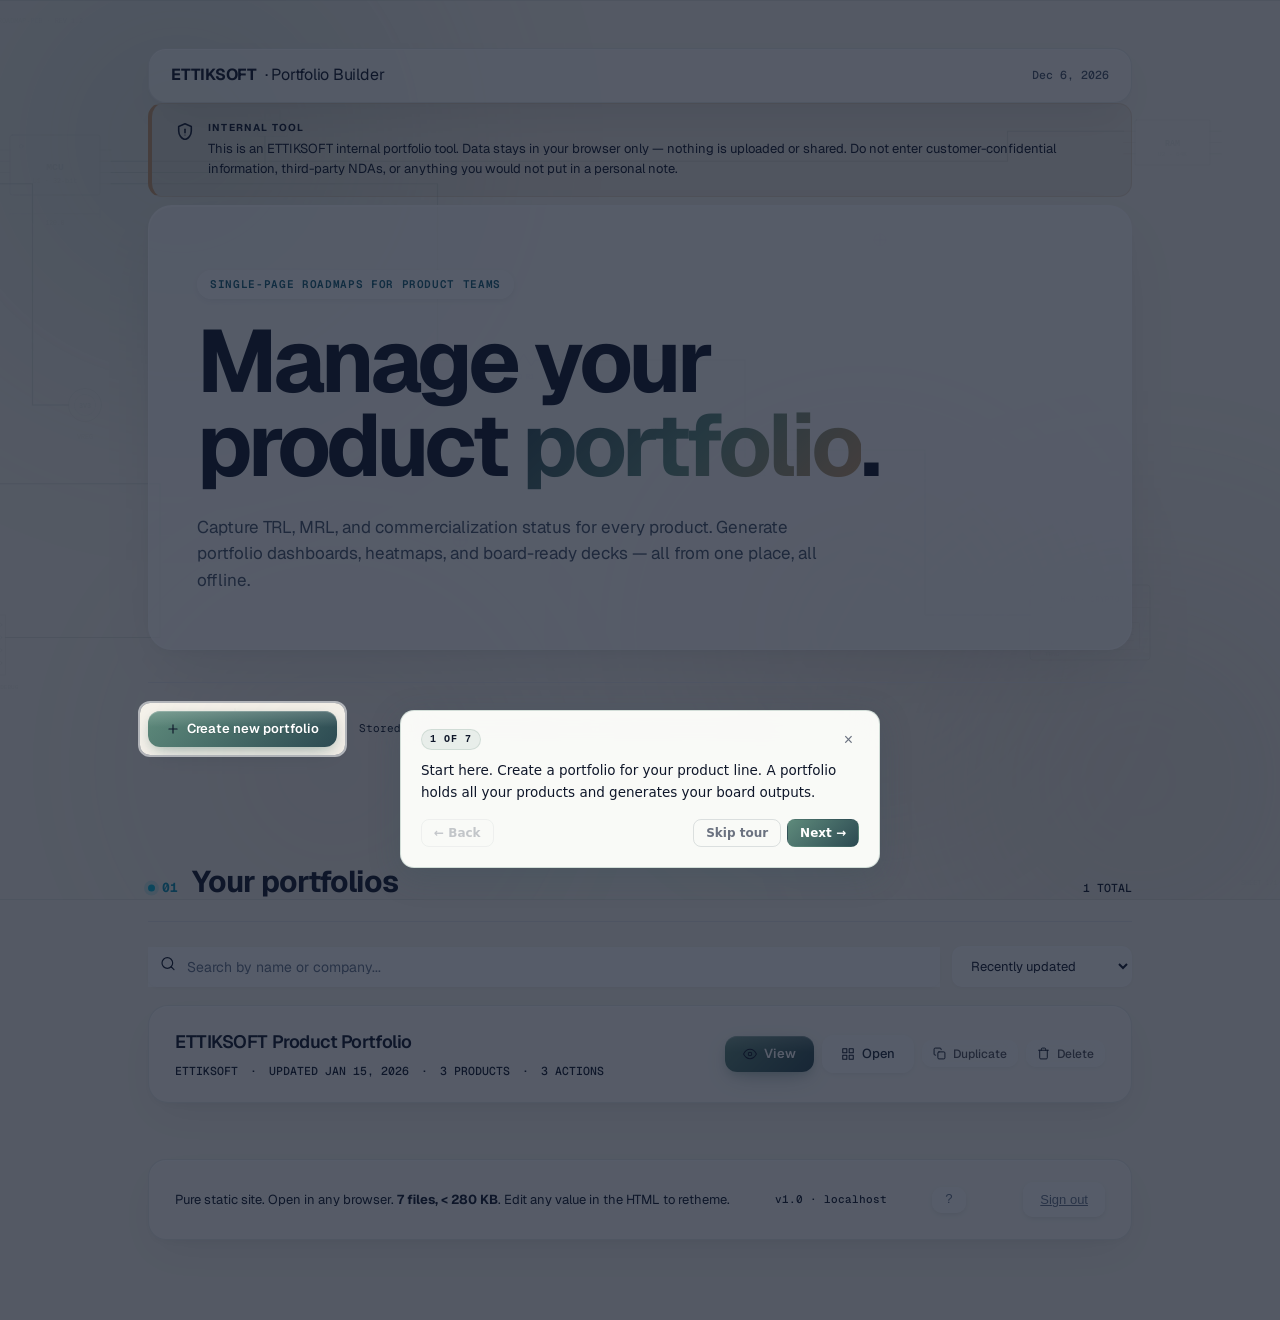
==== commit 67952be1: "Auth: Microsoft MSAL login for GitHub Pages, @ettiksoft.com only, skip on localhost Co-Authored-By: " ====
--- a/index.html
+++ b/index.html
@@ -3488,6 +3488,8 @@
 }
 /* ---- END SECURITY BANNER ---- */
 </style>
+  <script src="./auth.js"></script>
+  <script src="./auth-guard.js"></script>
 </head>
 
 <body>
@@ -3702,6 +3704,7 @@
   <header class="masthead rise d1">
     <div class="brand">ETTIKSOFT<span>· Portfolio Builder</span></div>
     <div class="meta" id="now"></div>
+  <span id="auth-user-badge" style="display:none;font-size:11px;color:var(--text-muted,#6B7280);background:rgba(94,138,123,0.12);padding:4px 10px;border-radius:20px;margin-left:8px;align-items:center;"></span>
   </header>
 
 
@@ -3815,6 +3818,7 @@
     </div>
     <div class="right">v1.0 · localhost</div>
     <button id="tour-retrigger-btn" title="Restart guided tour">?</button>
+  <button id="auth-logout-btn" style="background:none;border:none;cursor:pointer;font-size:11px;color:var(--text-muted,#6B7280);padding:0;margin-left:12px;text-decoration:underline;">Sign out</button>
   </footer>
 
 </div>
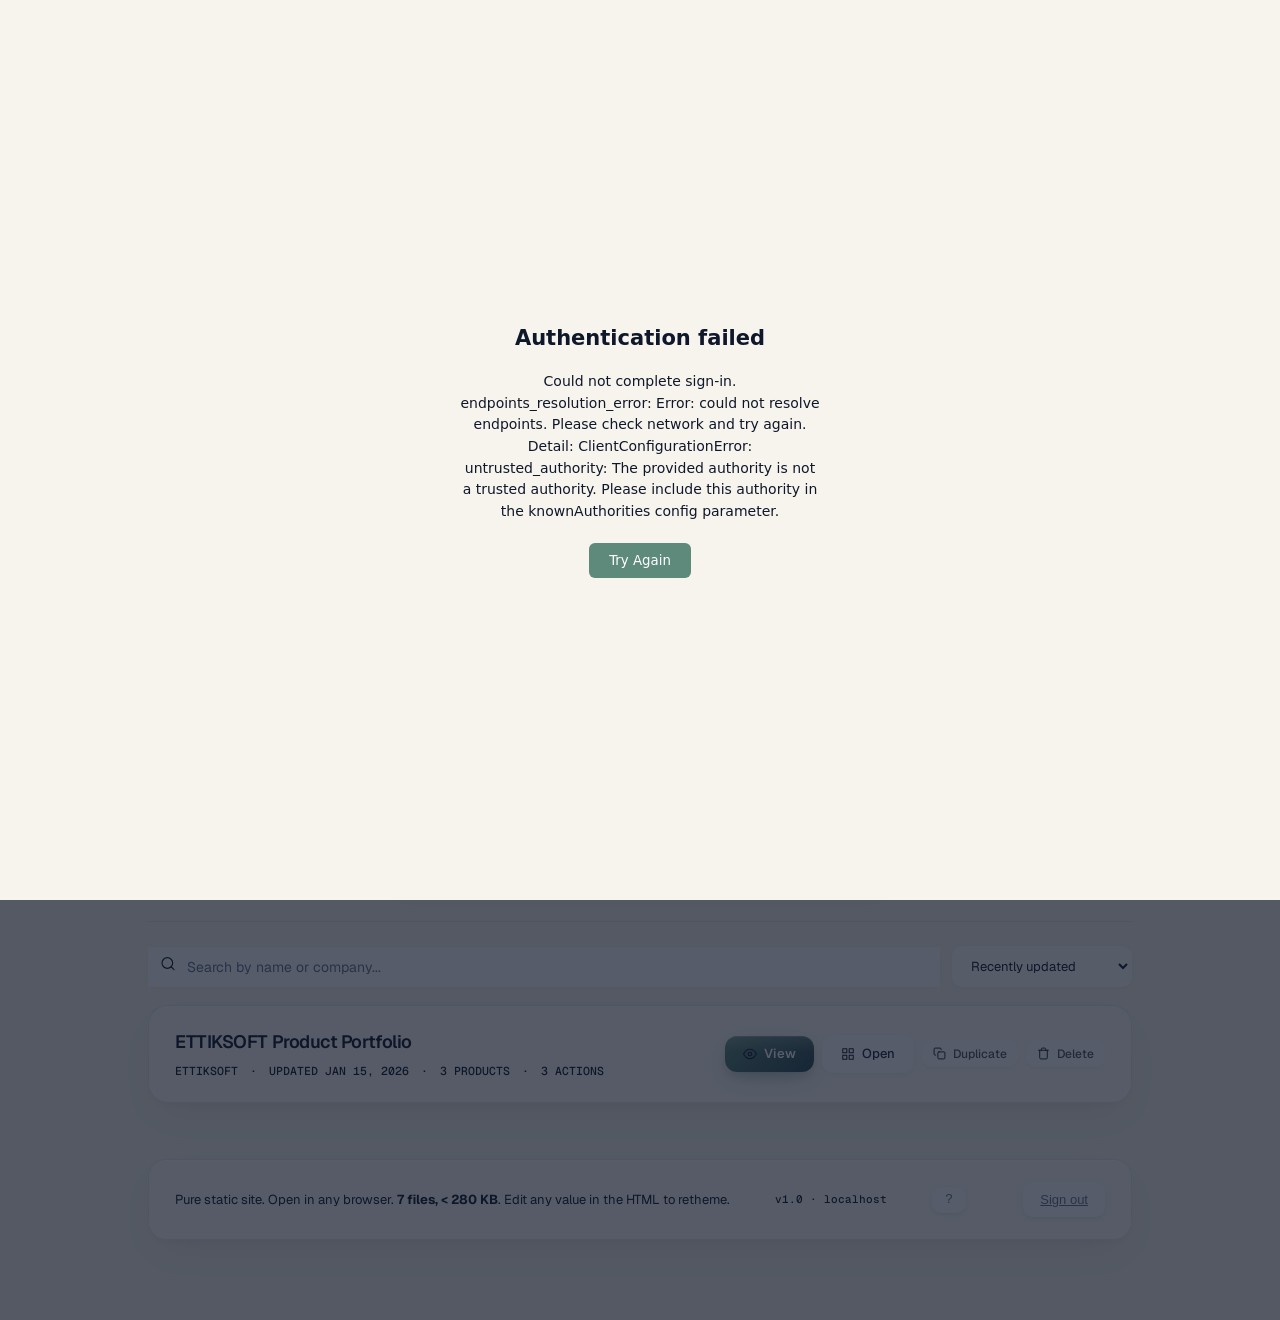
==== commit 39ab2021: "Auth: definitive fix — trailing slash redirectUri, loading overlay prevents page flash, no retry loo" ====
--- a/index.html
+++ b/index.html
@@ -3493,6 +3493,14 @@
 </head>
 
 <body>
+<div id="auth-loading" style="position:fixed;inset:0;background:#F7F4ED;z-index:99999;display:flex;align-items:center;justify-content:center;font-family:system-ui,-apple-system,sans-serif;">
+  <div style="text-align:center;color:#6B7280;">
+    <div style="width:32px;height:32px;border:3px solid #E5E7EB;border-top-color:#5E8A7B;border-radius:50%;animation:authspin 0.8s linear infinite;margin:0 auto 16px;"></div>
+    <div>Signing you in…</div>
+  </div>
+</div>
+<style>@keyframes authspin{to{transform:rotate(360deg);}}</style>
+
   <svg class="schematic-bg" viewBox="0 0 1920 1200" preserveAspectRatio="xMidYMid slice" xmlns="http://www.w3.org/2000/svg" aria-hidden="true">
     <defs>
       <pattern id="dot-grid" width="40" height="40" patternUnits="userSpaceOnUse">
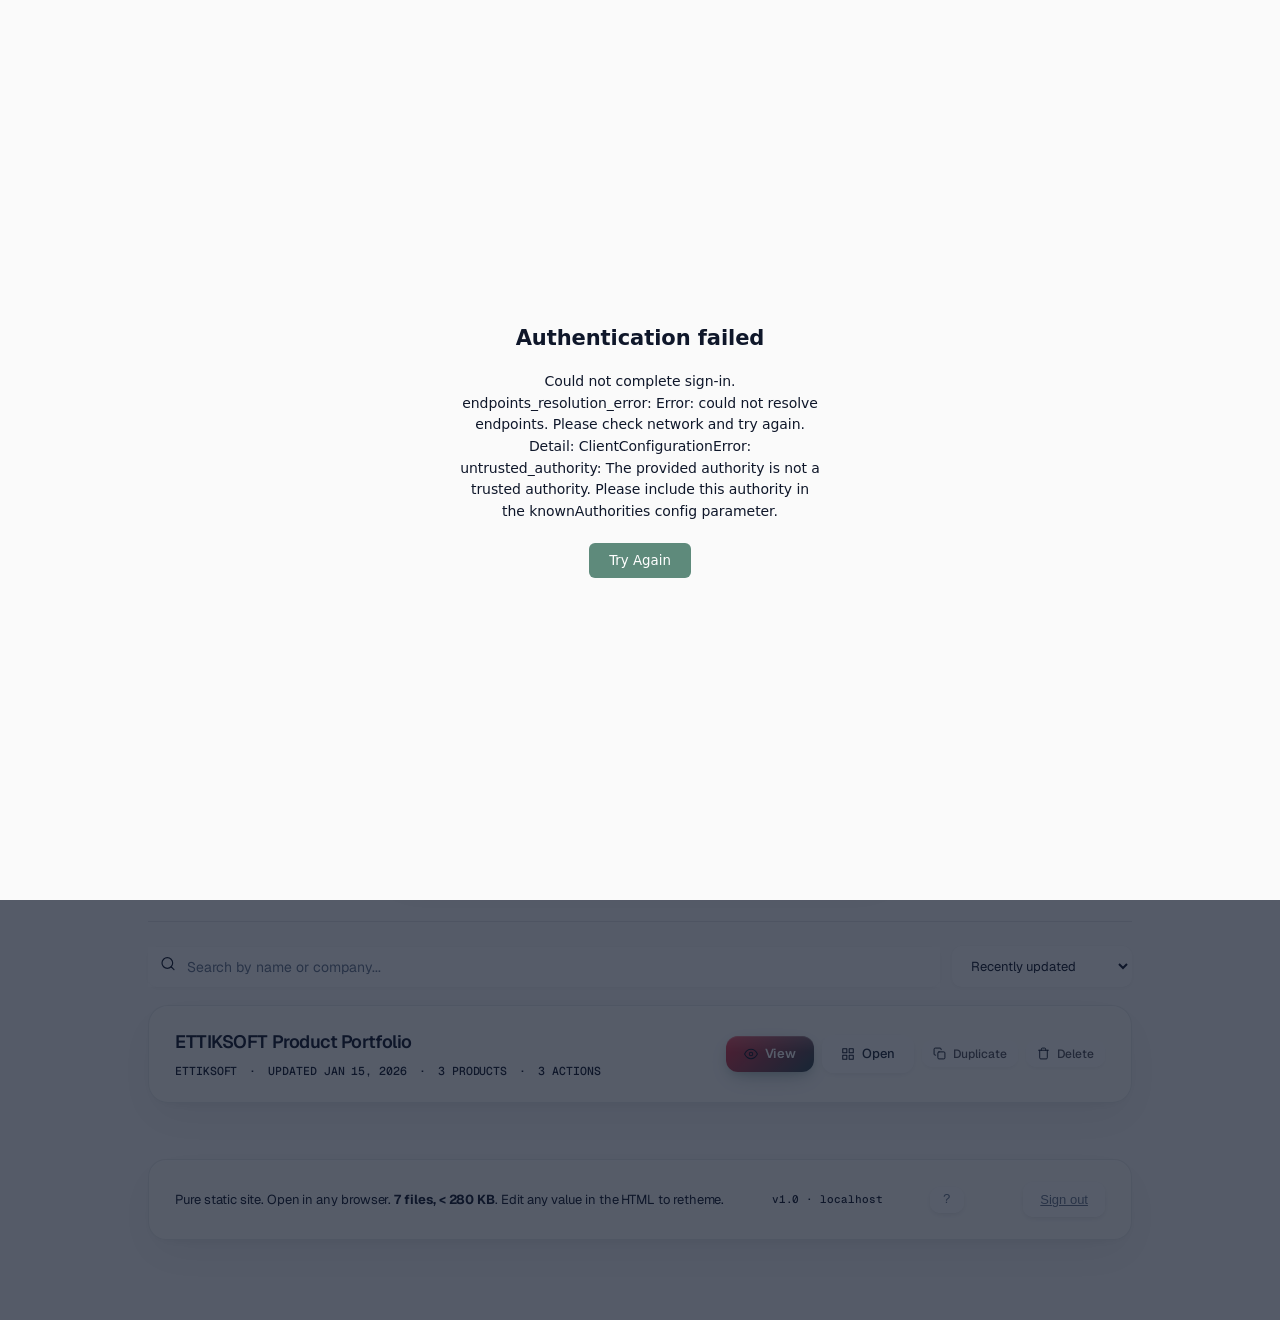
==== commit 46e0de94: "feat(phase-1a): design system foundation + primary color swap" ====
--- a/index.html
+++ b/index.html
@@ -4,6 +4,11 @@
   <meta http-equiv="Cache-Control" content="no-cache, no-store, must-revalidate"><meta http-equiv="Pragma" content="no-cache"><meta http-equiv="Expires" content="0">
 <link rel="icon" type="image/svg+xml" href="favicon.svg">
   <meta charset="UTF-8">
+  <link rel="preconnect" href="https://fonts.googleapis.com">
+  <link rel="preconnect" href="https://fonts.gstatic.com" crossorigin>
+  <link href="https://fonts.googleapis.com/css2?family=Geist:wght@300;400;500;600;700&family=Geist+Mono:wght@400;500&display=swap" rel="stylesheet">
+  <link rel="stylesheet" href="tokens.css">
+  <script src="theme.js"></script>
 <meta name="viewport" content="width=device-width, initial-scale=1.0">
 <title>ETTIKSOFT Portfolio Builder</title>
 <link rel="icon" type="image/svg+xml" href='data:image/svg+xml,<svg xmlns=%22http://www.w3.org/2000/svg%22 viewBox=%220 0 100 100%22><rect width=%22100%22 height=%22100%22 rx=%2222%22 fill=%22%230891B2%22/><path d=%22M 18 62 Q 35 52 50 62 T 82 62%22 stroke=%22white%22 stroke-width=%225%22 fill=%22none%22 stroke-linecap=%22round%22/><circle cx=%2230%22 cy=%2258%22 r=%225.5%22 fill=%22white%22/></svg>'>
@@ -3325,8 +3330,8 @@
 
 /* ---- TIDELAND THEME OVERRIDE ---- */
 :root {
-  --base-bg: #F7F4ED;
-  --primary: #5E8A7B;
+  --base-bg: var(--bg-page);
+  --primary: var(--brand-primary);
   --secondary: #B5A491;
   --anchor: #2C4A52;
   --highlight: #C99B6B;
@@ -3335,7 +3340,7 @@
   --glass-bg-t: rgba(255, 255, 252, 0.70);
   --glass-border-t: rgba(46, 74, 82, 0.10);
   /* remap legacy Aurora tokens so all var(--brand) usages follow */
-  --brand: #5E8A7B;
+  --brand: var(--brand-primary);
   --brand-hover: #2C4A52;
   --brand-soft: #EEF5F3;
   --brand-fg: #2C4A52;
@@ -3343,7 +3348,7 @@
 body { background: var(--base-bg) !important; }
 /* Orbs → sage / taupe / amber */
 .depth-orb.o1 {
-  background: radial-gradient(circle, #5E8A7B 0%, rgba(94,138,123,0) 65%) !important;
+  background: radial-gradient(circle, var(--brand-primary) 0%, rgba(94,138,123,0) 65%) !important;
   opacity: 0.22 !important;
   animation-duration: 100s !important;
 }
@@ -3364,17 +3369,17 @@
 /* Schematic SVG strokes → sage */
 .schematic-bg path, .schematic-bg line, .schematic-bg rect,
 .schematic-bg circle, .schematic-bg polyline, .schematic-bg polygon {
-  stroke: #5E8A7B !important;
+  stroke: var(--brand-primary) !important;
   fill: none !important;
 }
-.schematic-bg text { fill: #5E8A7B !important; stroke: none !important; }
-.schematic-bg linearGradient stop:first-child { stop-color: #5E8A7B !important; }
+.schematic-bg text { fill: var(--brand-primary) !important; stroke: none !important; }
+.schematic-bg linearGradient stop:first-child { stop-color: var(--brand-primary) !important; }
 .schematic-bg linearGradient stop:last-child  { stop-color: #2C4A52 !important; }
 /* Primary button → sage→marine (match full specificity of existing rule) */
 .btn.primary, button.btn.primary, a.btn.primary,
 .btn.primary:hover, button.btn.primary:hover, a.btn.primary:hover {
-  background: linear-gradient(135deg, #5E8A7B 0%, #2C4A52 100%) !important;
-  border-color: #5E8A7B !important;
+  background: linear-gradient(135deg, var(--brand-primary) 0%, #2C4A52 100%) !important;
+  border-color: var(--brand-primary) !important;
   color: #fff !important;
   box-shadow:
     0 1px 0 rgba(255,255,255,0.20) inset,
@@ -3390,7 +3395,7 @@
 }
 /* Hero accent → marine→sage→amber */
 .hero h1 .accent {
-  background: linear-gradient(135deg, #2C4A52 0%, #5E8A7B 50%, #C99B6B 100%) !important;
+  background: linear-gradient(135deg, #2C4A52 0%, var(--brand-primary) 50%, #C99B6B 100%) !important;
   -webkit-background-clip: text !important;
   background-clip: text !important;
   -webkit-text-fill-color: transparent !important;
@@ -3398,7 +3403,7 @@
 }
 /* Progress / reading bar */
 .reading-progress .bar, .progress-bar {
-  background: linear-gradient(90deg, #5E8A7B, #2C4A52) !important;
+  background: linear-gradient(90deg, var(--brand-primary), #2C4A52) !important;
 }
 /* Toast stays white-on-dark */
 .toast, .toast * { color: #ffffff !important; }
@@ -3493,9 +3498,9 @@
 </head>
 
 <body>
-<div id="auth-loading" style="position:fixed;inset:0;background:#F7F4ED;z-index:99999;display:flex;align-items:center;justify-content:center;font-family:system-ui,-apple-system,sans-serif;">
+<div id="auth-loading" style="position:fixed;inset:0;background:var(--bg-page);z-index:99999;display:flex;align-items:center;justify-content:center;font-family:system-ui,-apple-system,sans-serif;">
   <div style="text-align:center;color:#6B7280;">
-    <div style="width:32px;height:32px;border:3px solid #E5E7EB;border-top-color:#5E8A7B;border-radius:50%;animation:authspin 0.8s linear infinite;margin:0 auto 16px;"></div>
+    <div style="width:32px;height:32px;border:3px solid #E5E7EB;border-top-color:var(--brand-primary);border-radius:50%;animation:authspin 0.8s linear infinite;margin:0 auto 16px;"></div>
     <div>Signing you in…</div>
   </div>
 </div>
@@ -4000,7 +4005,7 @@
         'padding:18px 20px 20px;width:480px;max-width:calc(100vw - 32px);}' +
       '.tour-step-row{display:flex;align-items:center;justify-content:space-between;margin-bottom:10px;}' +
       '.tour-step-badge{font-size:10px;font-weight:700;letter-spacing:0.10em;text-transform:uppercase;' +
-        'font-family:ui-monospace,monospace;color:#5E8A7B;' +
+        'font-family:ui-monospace,monospace;color:var(--brand-primary);' +
         'background:rgba(94,138,123,0.10);border:1px solid rgba(94,138,123,0.18);' +
         'padding:2px 8px;border-radius:999px;}' +
       '.tour-x-btn{background:none;border:none;cursor:pointer;pointer-events:auto;' +
@@ -4019,7 +4024,7 @@
         'transition:all 120ms ease;white-space:nowrap;}' +
       '.tour-btn.t-ghost{background:transparent;color:#6B7280;}' +
       '.tour-btn.t-ghost:hover{background:rgba(94,138,123,0.08);color:#1F2937;}' +
-      '.tour-btn.t-primary{background:linear-gradient(135deg,#5E8A7B 0%,#2C4A52 100%);' +
+      '.tour-btn.t-primary{background:linear-gradient(135deg,var(--brand-primary) 0%,#2C4A52 100%);' +
         'color:#fff;border-color:transparent;}' +
       '.tour-btn.t-primary:hover{opacity:0.88;}' +
       '.tour-btn:disabled{opacity:0.38;cursor:not-allowed;pointer-events:none;}' +
@@ -4028,7 +4033,7 @@
         'background:rgba(255,255,252,0.70);backdrop-filter:blur(8px);' +
         'font-size:12px;font-weight:700;color:#6B7280;cursor:pointer;' +
         'font-family:ui-monospace,monospace;transition:all 120ms ease;flex-shrink:0;line-height:1;}' +
-      '#tour-retrigger-btn:hover{background:rgba(94,138,123,0.12);color:#5E8A7B;' +
+      '#tour-retrigger-btn:hover{background:rgba(94,138,123,0.12);color:var(--brand-primary);' +
         'border-color:rgba(94,138,123,0.30);}';
     document.head.appendChild(s);
   }
--- a/tokens.css
+++ b/tokens.css
@@ -0,0 +1,73 @@
+/* ETTIKSOFT Design Tokens — v1 */
+:root,
+[data-theme="light"] {
+  --bg-page: #FAFAFA;
+  --bg-canvas: #FFFFFF;
+  --bg-subtle: #F4F4F5;
+  --bg-elevated: #FFFFFF;
+  --bg-hover: rgba(0, 0, 0, 0.04);
+  --fg-primary: #09090B;
+  --fg-secondary: #52525B;
+  --fg-tertiary: #71717A;
+  --fg-muted: #A1A1AA;
+  --border-default: #E4E4E7;
+  --border-subtle: #F4F4F5;
+  --brand-primary: #E8334A;
+  --brand-primary-hover: #D12D42;
+  --brand-primary-active: #B82639;
+  --brand-primary-fg: #FFFFFF;
+  --brand-primary-subtle: #FEE7EA;
+  --status-done: #10B981;
+  --status-in-progress: #3B82F6;
+  --status-at-risk: #F59E0B;
+  --status-blocked: #EF4444;
+  --status-todo: #94A3B8;
+  --product-cyphera: #6366F1;
+  --product-cymas: #10B981;
+  --product-autopentrix: #F59E0B;
+  --product-esumo: #EF4444;
+  --product-hsm: #8B5CF6;
+  --shadow-sm: 0 1px 2px rgba(0, 0, 0, 0.04);
+  --shadow-md: 0 4px 12px rgba(0, 0, 0, 0.06), 0 1px 3px rgba(0, 0, 0, 0.04);
+  --shadow-lg: 0 12px 32px rgba(0, 0, 0, 0.08), 0 4px 12px rgba(0, 0, 0, 0.06);
+  --radius-sm: 6px;
+  --radius-md: 8px;
+  --radius-lg: 12px;
+  --radius-xl: 16px;
+  --radius-full: 9999px;
+  color-scheme: light;
+}
+
+[data-theme="dark"] {
+  --bg-page: #0A0A0A;
+  --bg-canvas: #111113;
+  --bg-subtle: #1A1A1C;
+  --bg-elevated: #1A1A1C;
+  --bg-hover: rgba(255, 255, 255, 0.06);
+  --fg-primary: #FAFAFA;
+  --fg-secondary: #A1A1AA;
+  --fg-tertiary: #71717A;
+  --fg-muted: #52525B;
+  --border-default: rgba(255, 255, 255, 0.08);
+  --border-subtle: rgba(255, 255, 255, 0.04);
+  --brand-primary-subtle: rgba(232, 51, 74, 0.15);
+  --shadow-sm: 0 1px 2px rgba(0, 0, 0, 0.3);
+  --shadow-md: 0 4px 12px rgba(0, 0, 0, 0.4), 0 1px 3px rgba(0, 0, 0, 0.3);
+  --shadow-lg: 0 12px 32px rgba(0, 0, 0, 0.5), 0 4px 12px rgba(0, 0, 0, 0.4);
+  color-scheme: dark;
+}
+
+* { box-sizing: border-box; }
+
+html, body {
+  font-family: 'Geist', -apple-system, BlinkMacSystemFont, 'Segoe UI', sans-serif;
+  background: var(--bg-page);
+  color: var(--fg-primary);
+  -webkit-font-smoothing: antialiased;
+  -moz-osx-font-smoothing: grayscale;
+  letter-spacing: -0.005em;
+}
+
+code, pre, .mono {
+  font-family: 'Geist Mono', 'SF Mono', Menlo, monospace;
+}
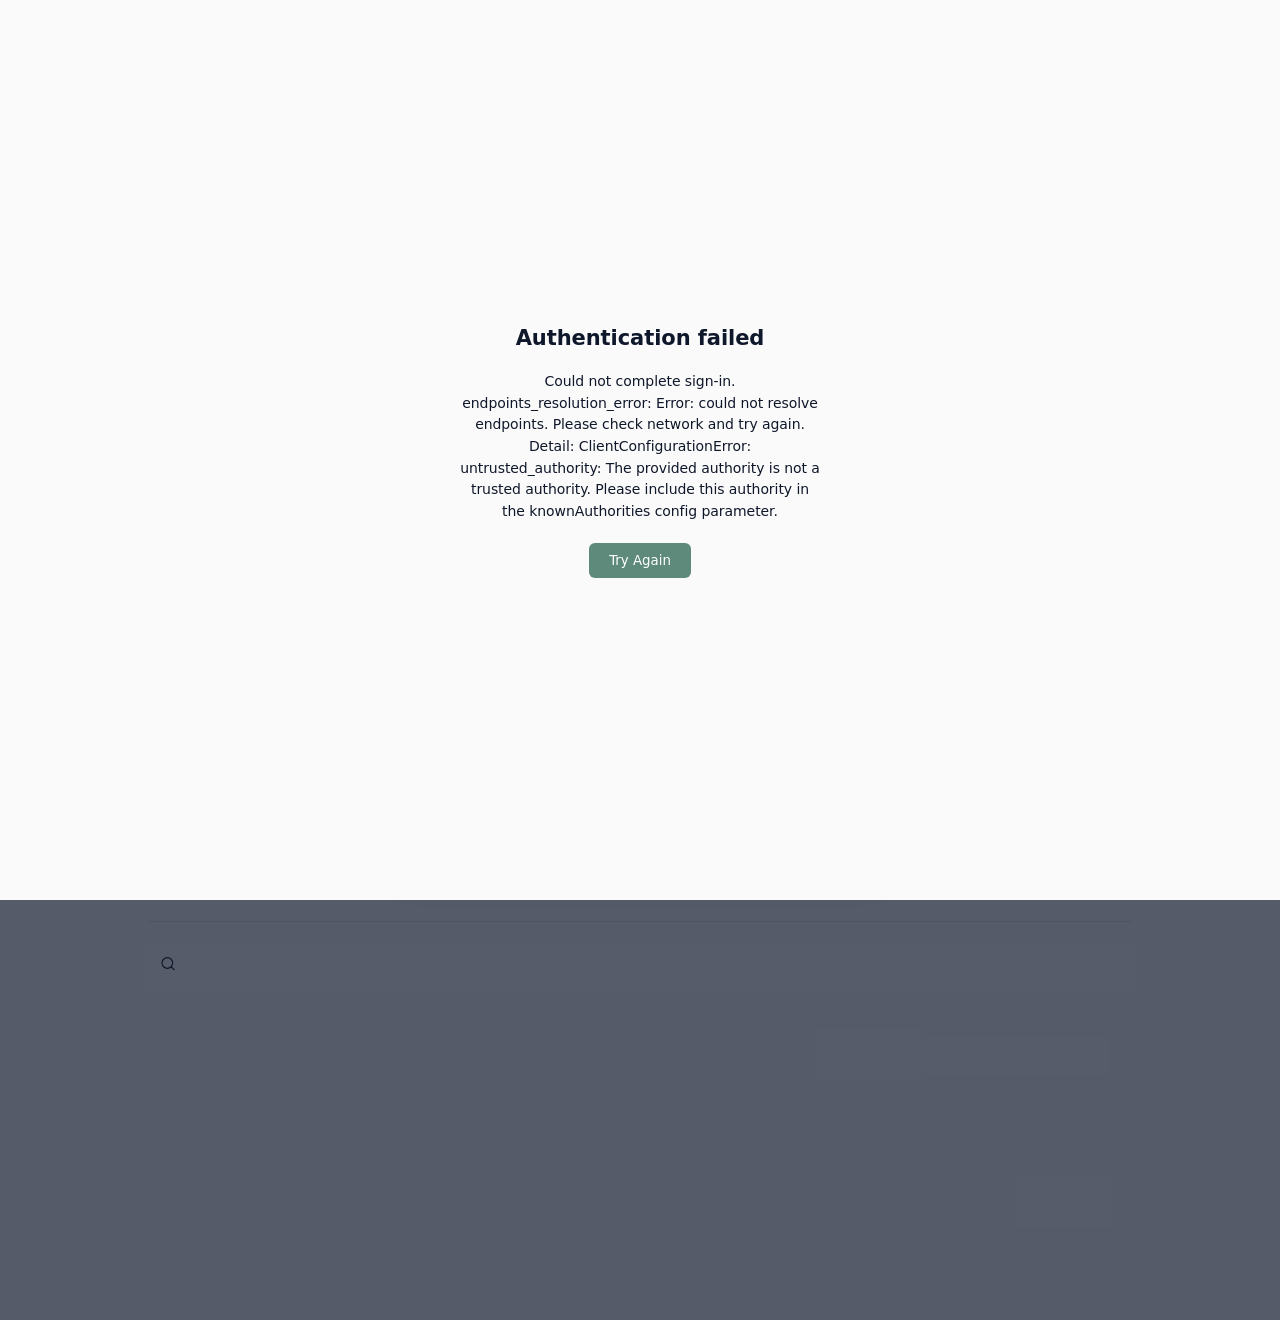
==== commit 0d826842: "fix(phase-1a): force opaque bg + remove gradient text" ====
--- a/index.html
+++ b/index.html
@@ -3393,13 +3393,13 @@
   backdrop-filter: blur(22px) saturate(160%) !important;
   -webkit-backdrop-filter: blur(22px) saturate(160%) !important;
 }
-/* Hero accent → marine→sage→amber */
+/* Hero accent → solid Ettiksoft red, no gradient */
 .hero h1 .accent {
-  background: linear-gradient(135deg, #2C4A52 0%, var(--brand-primary) 50%, #C99B6B 100%) !important;
-  -webkit-background-clip: text !important;
-  background-clip: text !important;
-  -webkit-text-fill-color: transparent !important;
-  color: transparent !important;
+  background: none !important;
+  -webkit-background-clip: border-box !important;
+  background-clip: border-box !important;
+  -webkit-text-fill-color: var(--brand-primary) !important;
+  color: var(--brand-primary) !important;
 }
 /* Progress / reading bar */
 .reading-progress .bar, .progress-bar {
--- a/tokens.css
+++ b/tokens.css
@@ -71,3 +71,17 @@
 code, pre, .mono {
   font-family: 'Geist Mono', 'SF Mono', Menlo, monospace;
 }
+
+/* Force opaque backgrounds — prevent browser theme bleed */
+html {
+  background-color: #FAFAFA !important;
+  min-height: 100%;
+}
+[data-theme="dark"] html,
+html[data-theme="dark"] {
+  background-color: #0A0A0A !important;
+}
+body {
+  background-color: var(--bg-page) !important;
+  min-height: 100vh;
+}
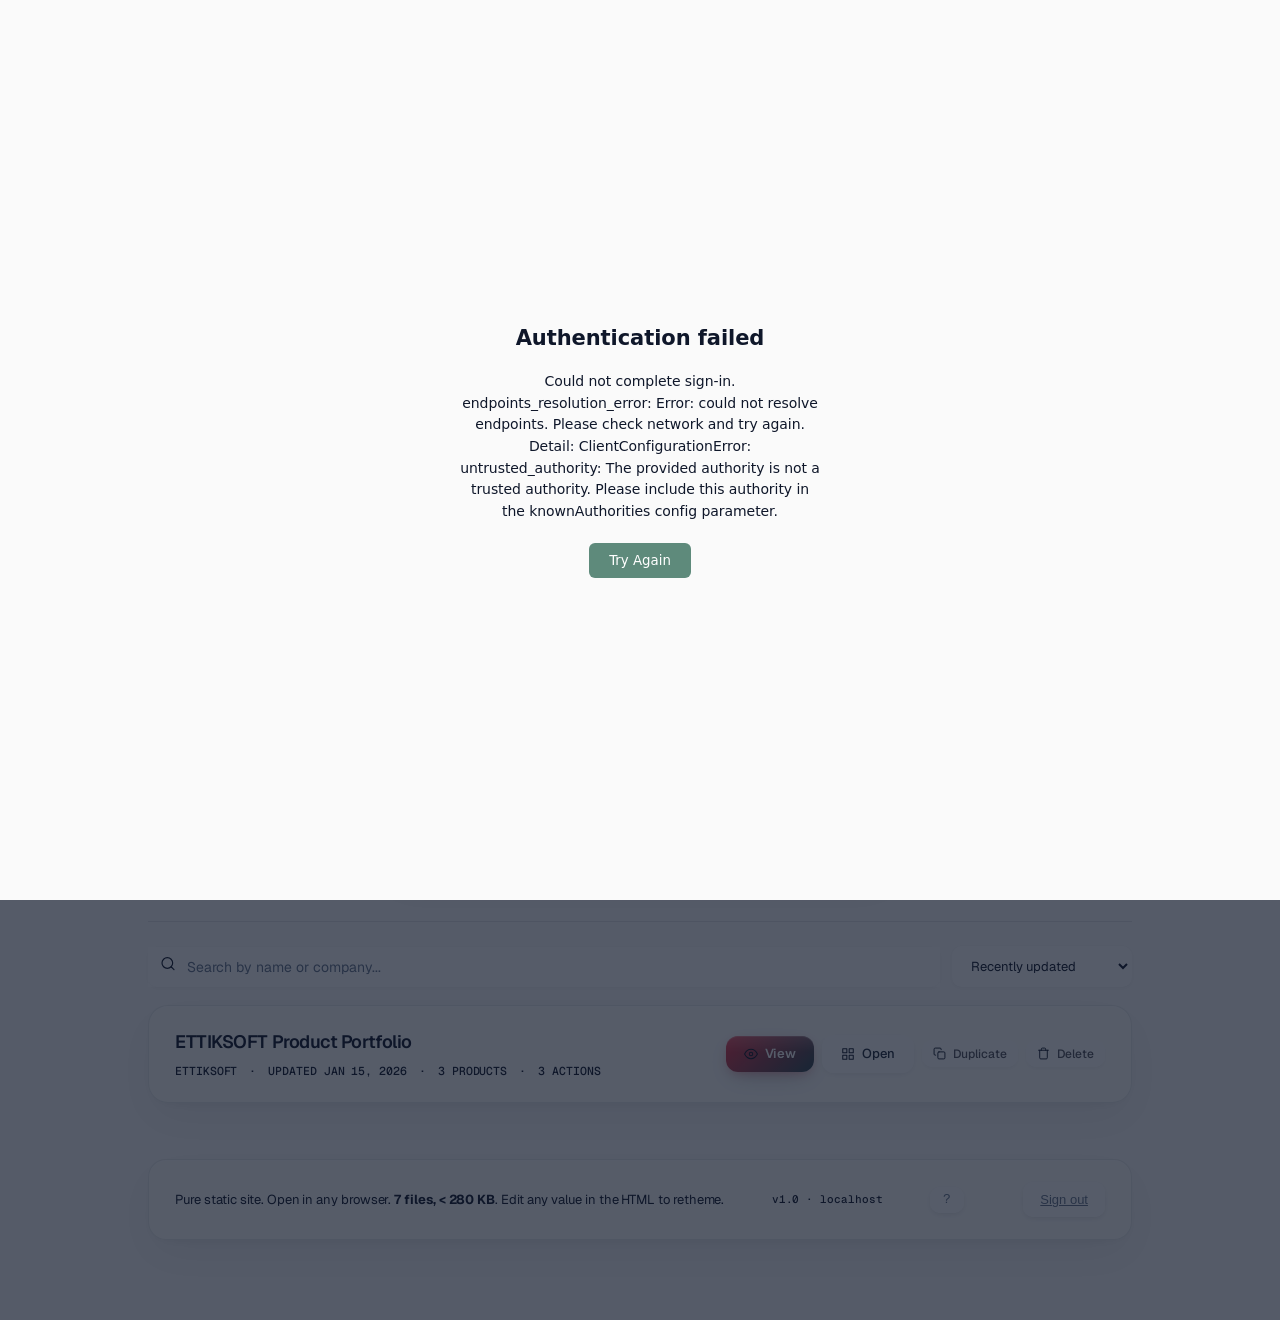
==== commit f923e882: "fix(phase-1a): comprehensive color token wiring + dark mode fix" ====
--- a/index.html
+++ b/index.html
@@ -3348,7 +3348,7 @@
 body { background: var(--base-bg) !important; }
 /* Orbs → sage / taupe / amber */
 .depth-orb.o1 {
-  background: radial-gradient(circle, var(--brand-primary) 0%, rgba(94,138,123,0) 65%) !important;
+  background: radial-gradient(circle, var(--brand-primary) 0%, rgba(232,51,74,0) 65%) !important;
   opacity: 0.22 !important;
   animation-duration: 100s !important;
 }
@@ -3383,7 +3383,7 @@
   color: #fff !important;
   box-shadow:
     0 1px 0 rgba(255,255,255,0.20) inset,
-    0 4px 12px -4px rgba(94,138,123,0.45),
+    0 4px 12px -4px rgba(232,51,74,0.45),
     0 8px 24px -8px rgba(44,74,82,0.35) !important;
 }
 /* Glass surfaces */
@@ -3440,9 +3440,9 @@
 /* Slim sage scrollbar */
 ::-webkit-scrollbar { width: 5px; height: 5px; }
 ::-webkit-scrollbar-track { background: transparent; }
-::-webkit-scrollbar-thumb { background: rgba(94,138,123,0.38); border-radius: 99px; }
-::-webkit-scrollbar-thumb:hover { background: rgba(94,138,123,0.58); }
-* { scrollbar-width: thin; scrollbar-color: rgba(94,138,123,0.38) transparent; }
+::-webkit-scrollbar-thumb { background: rgba(232,51,74,0.38); border-radius: 99px; }
+::-webkit-scrollbar-thumb:hover { background: rgba(232,51,74,0.58); }
+* { scrollbar-width: thin; scrollbar-color: rgba(232,51,74,0.38) transparent; }
 
 /* Topbar button height */
 .topbar .btn, .topbar button.btn, .topbar a.btn { min-height: 36px; }
@@ -3717,7 +3717,7 @@
   <header class="masthead rise d1">
     <div class="brand">ETTIKSOFT<span>· Portfolio Builder</span></div>
     <div class="meta" id="now"></div>
-  <span id="auth-user-badge" style="display:none;font-size:11px;color:var(--text-muted,#6B7280);background:rgba(94,138,123,0.12);padding:4px 10px;border-radius:20px;margin-left:8px;align-items:center;"></span>
+  <span id="auth-user-badge" style="display:none;font-size:11px;color:var(--text-muted,#6B7280);background:rgba(232,51,74,0.12);padding:4px 10px;border-radius:20px;margin-left:8px;align-items:center;"></span>
   </header>
 
 
@@ -4000,13 +4000,13 @@
         'width 220ms cubic-bezier(0.16,1,0.3,1),height 220ms cubic-bezier(0.16,1,0.3,1);}' +
       '#tour-tooltip{position:fixed;z-index:9002;pointer-events:auto;' +
         'background:rgba(255,255,252,0.97);backdrop-filter:blur(16px);-webkit-backdrop-filter:blur(16px);' +
-        'border:1px solid rgba(94,138,123,0.25);border-radius:14px;' +
+        'border:1px solid rgba(232,51,74,0.25);border-radius:14px;' +
         'box-shadow:0 8px 32px rgba(44,74,82,0.22);' +
         'padding:18px 20px 20px;width:480px;max-width:calc(100vw - 32px);}' +
       '.tour-step-row{display:flex;align-items:center;justify-content:space-between;margin-bottom:10px;}' +
       '.tour-step-badge{font-size:10px;font-weight:700;letter-spacing:0.10em;text-transform:uppercase;' +
         'font-family:ui-monospace,monospace;color:var(--brand-primary);' +
-        'background:rgba(94,138,123,0.10);border:1px solid rgba(94,138,123,0.18);' +
+        'background:rgba(232,51,74,0.10);border:1px solid rgba(232,51,74,0.18);' +
         'padding:2px 8px;border-radius:999px;}' +
       '.tour-x-btn{background:none;border:none;cursor:pointer;pointer-events:auto;' +
         'color:#6B7280;font-size:16px;line-height:1;padding:2px 6px;border-radius:6px;}' +
@@ -4023,7 +4023,7 @@
         'cursor:pointer;pointer-events:auto;border:1px solid rgba(46,74,82,0.15);' +
         'transition:all 120ms ease;white-space:nowrap;}' +
       '.tour-btn.t-ghost{background:transparent;color:#6B7280;}' +
-      '.tour-btn.t-ghost:hover{background:rgba(94,138,123,0.08);color:#1F2937;}' +
+      '.tour-btn.t-ghost:hover{background:rgba(232,51,74,0.08);color:#1F2937;}' +
       '.tour-btn.t-primary{background:linear-gradient(135deg,var(--brand-primary) 0%,#2C4A52 100%);' +
         'color:#fff;border-color:transparent;}' +
       '.tour-btn.t-primary:hover{opacity:0.88;}' +
@@ -4033,8 +4033,8 @@
         'background:rgba(255,255,252,0.70);backdrop-filter:blur(8px);' +
         'font-size:12px;font-weight:700;color:#6B7280;cursor:pointer;' +
         'font-family:ui-monospace,monospace;transition:all 120ms ease;flex-shrink:0;line-height:1;}' +
-      '#tour-retrigger-btn:hover{background:rgba(94,138,123,0.12);color:var(--brand-primary);' +
-        'border-color:rgba(94,138,123,0.30);}';
+      '#tour-retrigger-btn:hover{background:rgba(232,51,74,0.12);color:var(--brand-primary);' +
+        'border-color:rgba(232,51,74,0.30);}';
     document.head.appendChild(s);
   }
 
--- a/tokens.css
+++ b/tokens.css
@@ -72,16 +72,23 @@
   font-family: 'Geist Mono', 'SF Mono', Menlo, monospace;
 }
 
-/* Force opaque backgrounds — prevent browser theme bleed */
-html {
-  background-color: #FAFAFA !important;
+html,
+html[data-theme="light"],
+html[data-theme="dark"] {
   min-height: 100%;
 }
-[data-theme="dark"] html,
+
+html[data-theme="light"],
+html:not([data-theme]) {
+  background-color: #FAFAFA;
+}
+
 html[data-theme="dark"] {
-  background-color: #0A0A0A !important;
+  background-color: #0A0A0A;
 }
+
 body {
-  background-color: var(--bg-page) !important;
+  background-color: var(--bg-page);
   min-height: 100vh;
+  margin: 0;
 }
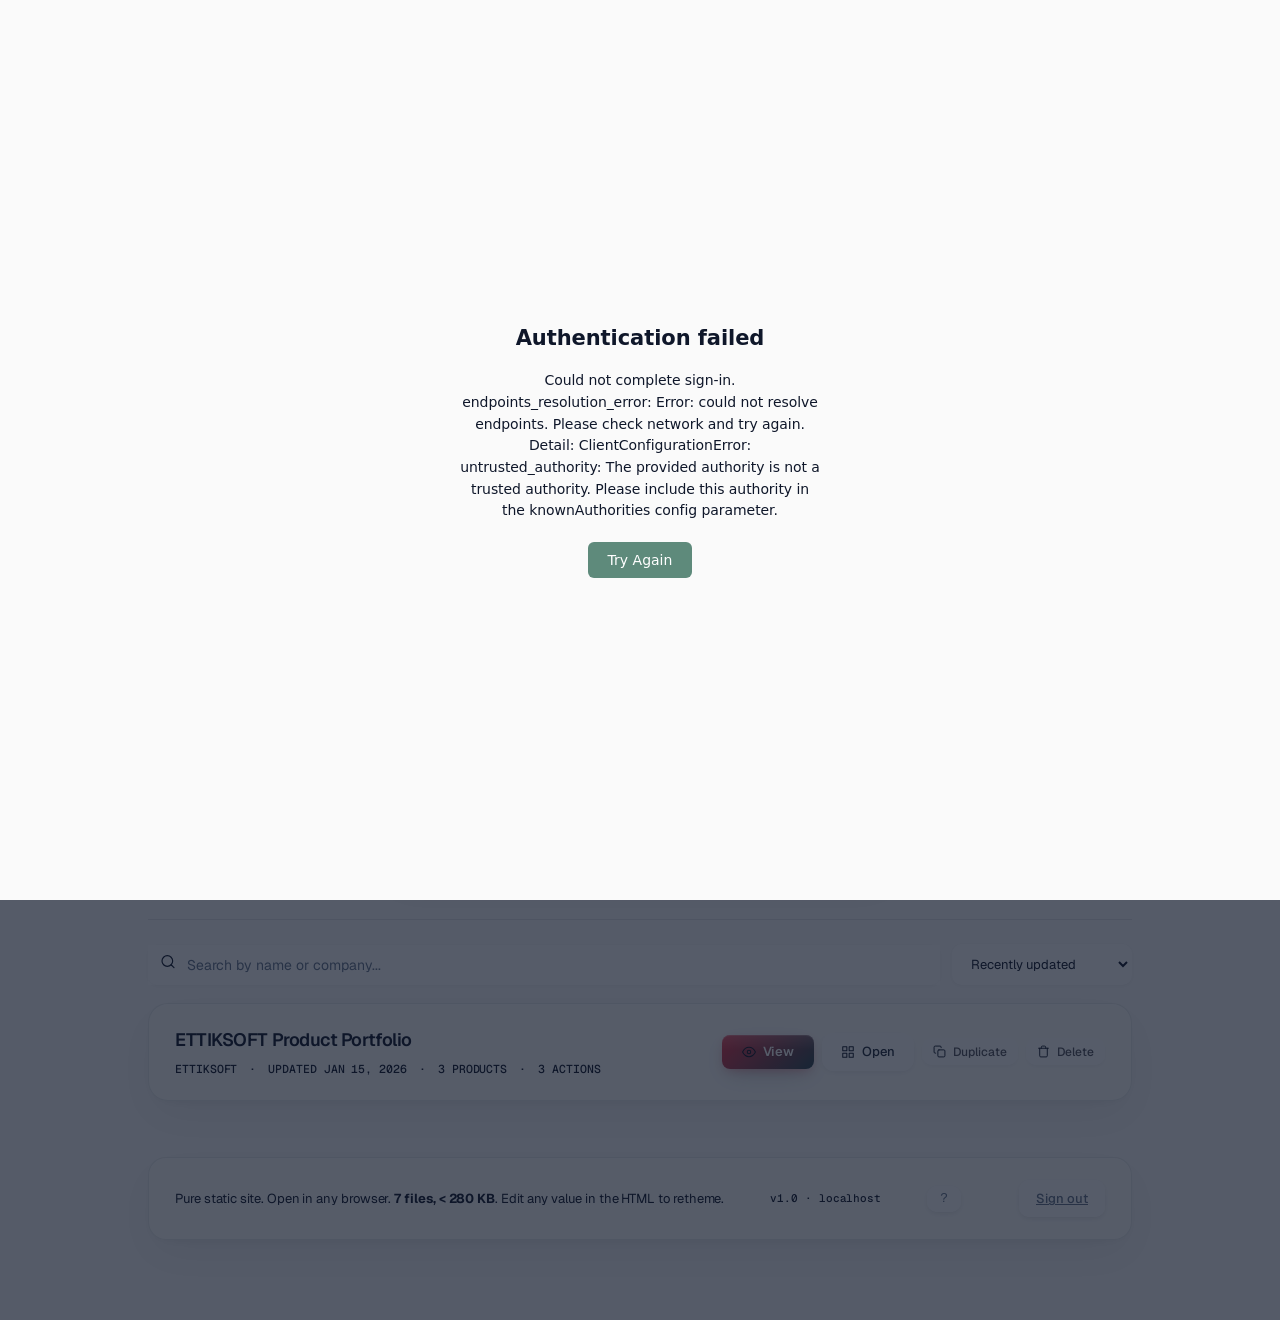
==== commit b649d171: "fix(phase-1a): uniform red buttons + remove dark mode" ====
--- a/index.html
+++ b/index.html
@@ -2910,13 +2910,10 @@
     0 12px 36px -12px rgba(251, 113, 133, 0.40) !important;
 }
 .btn.primary:hover, button.btn.primary:hover, a.btn.primary:hover {
-  transform: translateY(-2px) !important;
-  filter: brightness(1.05) !important;
-  box-shadow:
-    0 1px 0 rgba(255, 255, 255, 0.35) inset,
-    0 8px 24px -4px rgba(56, 189, 248, 0.65),
-    0 16px 48px -8px rgba(167, 139, 250, 0.55),
-    0 24px 64px -16px rgba(251, 113, 133, 0.45) !important;
+  background: var(--brand-primary) !important;
+  color: #fff !important;
+  transform: scale(1.02) !important;
+  box-shadow: 0 4px 12px rgba(232, 51, 74, 0.35) !important;
 }
 
 /* Secondary: clean glass */
--- a/tokens.css
+++ b/tokens.css
@@ -38,24 +38,6 @@
   color-scheme: light;
 }
 
-[data-theme="dark"] {
-  --bg-page: #0A0A0A;
-  --bg-canvas: #111113;
-  --bg-subtle: #1A1A1C;
-  --bg-elevated: #1A1A1C;
-  --bg-hover: rgba(255, 255, 255, 0.06);
-  --fg-primary: #FAFAFA;
-  --fg-secondary: #A1A1AA;
-  --fg-tertiary: #71717A;
-  --fg-muted: #52525B;
-  --border-default: rgba(255, 255, 255, 0.08);
-  --border-subtle: rgba(255, 255, 255, 0.04);
-  --brand-primary-subtle: rgba(232, 51, 74, 0.15);
-  --shadow-sm: 0 1px 2px rgba(0, 0, 0, 0.3);
-  --shadow-md: 0 4px 12px rgba(0, 0, 0, 0.4), 0 1px 3px rgba(0, 0, 0, 0.3);
-  --shadow-lg: 0 12px 32px rgba(0, 0, 0, 0.5), 0 4px 12px rgba(0, 0, 0, 0.4);
-  color-scheme: dark;
-}
 
 * { box-sizing: border-box; }
 
@@ -72,19 +54,9 @@
   font-family: 'Geist Mono', 'SF Mono', Menlo, monospace;
 }
 
-html,
-html[data-theme="light"],
-html[data-theme="dark"] {
+html {
   min-height: 100%;
-}
-
-html[data-theme="light"],
-html:not([data-theme]) {
   background-color: #FAFAFA;
-}
-
-html[data-theme="dark"] {
-  background-color: #0A0A0A;
 }
 
 body {
@@ -92,3 +64,45 @@
   min-height: 100vh;
   margin: 0;
 }
+
+/* ── Unified button system ── */
+.btn, button, [role="button"],
+input[type="button"], input[type="submit"] {
+  font-family: 'Geist', -apple-system, sans-serif;
+  font-size: 14px;
+  font-weight: 500;
+  cursor: pointer;
+  border: none;
+  outline: none;
+  transition: transform 150ms ease, box-shadow 150ms ease, opacity 150ms ease;
+}
+
+.btn-primary,
+.btn.primary,
+button.primary,
+.action-btn,
+.cta-btn {
+  background: var(--brand-primary) !important;
+  color: #ffffff !important;
+  border: none !important;
+  border-radius: var(--radius-md) !important;
+  padding: 10px 20px !important;
+  font-weight: 500 !important;
+}
+
+.btn-primary:hover,
+.btn.primary:hover,
+button.primary:hover,
+.action-btn:hover,
+.cta-btn:hover {
+  background: var(--brand-primary) !important;
+  color: #ffffff !important;
+  transform: scale(1.02) !important;
+  box-shadow: 0 4px 12px rgba(232, 51, 74, 0.35) !important;
+  opacity: 1 !important;
+}
+
+/* Kill any lingering green or blue on ANY button hover */
+button:hover, .btn:hover, [role="button"]:hover {
+  border-color: var(--brand-primary) !important;
+}
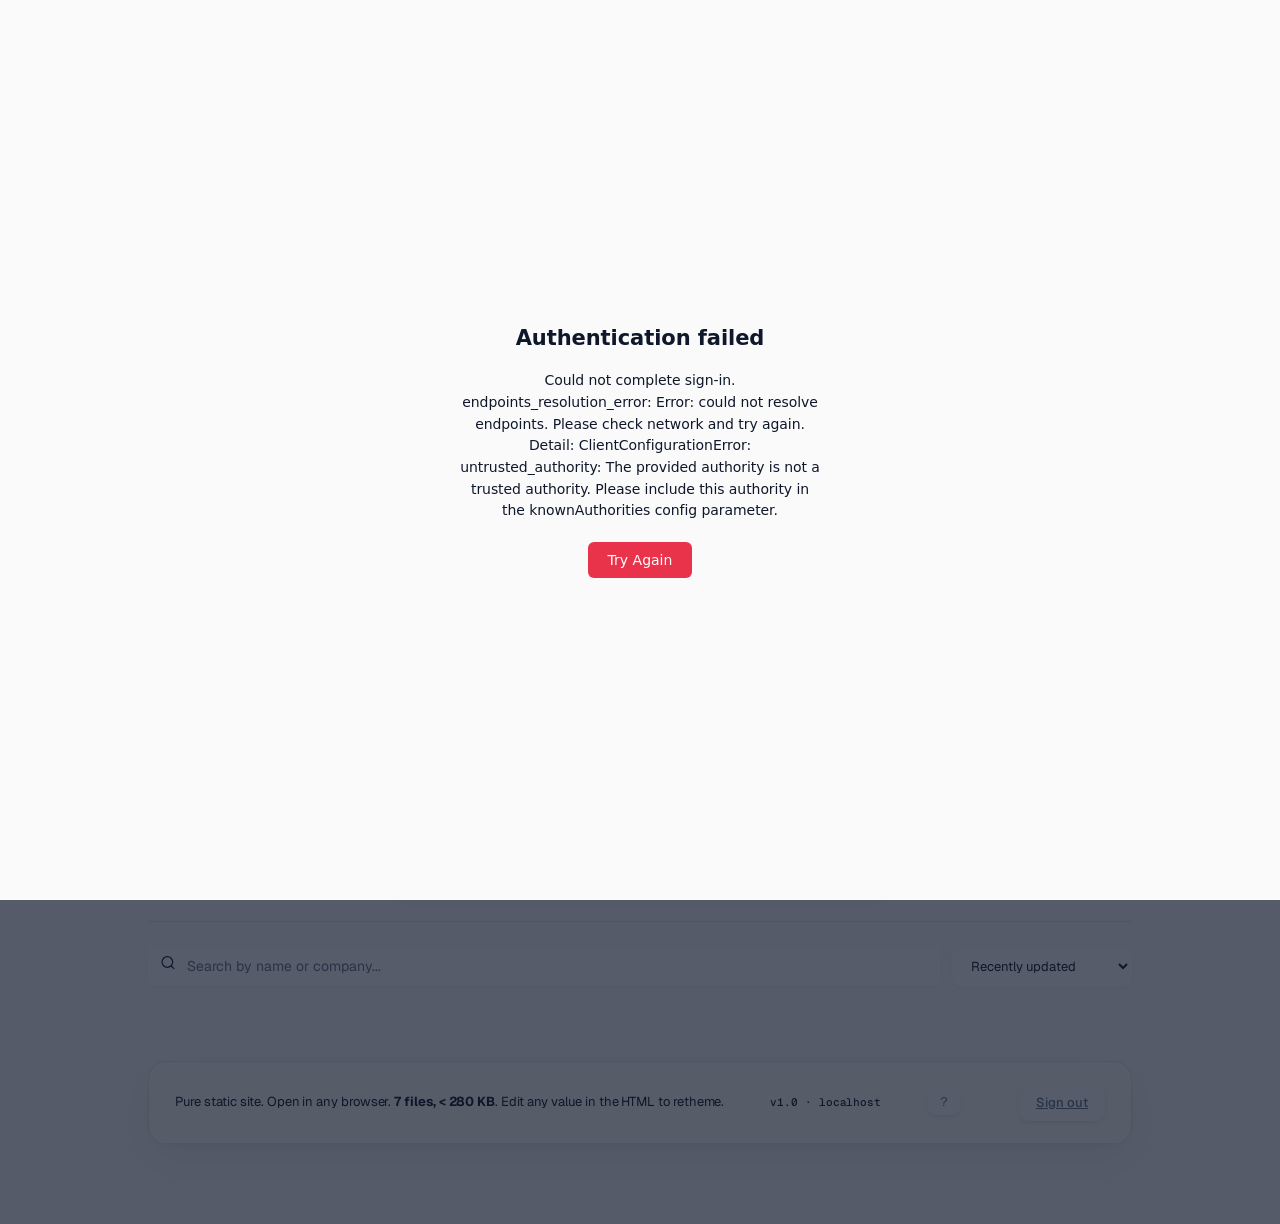
==== commit e43a5f55: "fix(phase-1b): fix dashboard entry + seed data + stale refs - Remove stale topbar-name/topbar-meta J" ====
--- a/index.html
+++ b/index.html
@@ -3711,11 +3711,26 @@
   <div class="depth-orbs"><div class="depth-orb o1"></div><div class="depth-orb o2"></div><div class="depth-orb o3"></div></div>
 <div class="page">
 
-  <header class="masthead rise d1">
-    <div class="brand">ETTIKSOFT<span>· Portfolio Builder</span></div>
-    <div class="meta" id="now"></div>
-  <span id="auth-user-badge" style="display:none;font-size:11px;color:var(--text-muted,#6B7280);background:rgba(232,51,74,0.12);padding:4px 10px;border-radius:20px;margin-left:8px;align-items:center;"></span>
-  </header>
+  <header id="app-header" style="height:56px;background:var(--bg-canvas);border-bottom:1px solid var(--border-default);padding:0 24px;display:flex;align-items:center;justify-content:space-between;position:sticky;top:0;z-index:100;box-shadow:var(--shadow-sm);">
+  <div style="display:flex;align-items:center;gap:0;flex-shrink:0;">
+    <span style="font-weight:700;font-size:15px;letter-spacing:0.08em;color:var(--fg-primary);font-family:'Geist',sans-serif;">ETTIKSOFT</span>
+    <span style="color:var(--fg-muted);margin:0 6px;font-weight:300;">&middot;</span>
+    <span style="font-weight:400;font-size:15px;color:var(--fg-secondary);">Portfolio</span>
+  </div>
+  <nav style="display:flex;align-items:center;height:56px;">
+    <a href="dashboard.html" data-tab="overview" style="height:56px;padding:0 16px;font-size:14px;font-weight:500;color:var(--fg-secondary);border-bottom:2px solid transparent;display:inline-flex;align-items:center;text-decoration:none;transition:all 150ms ease;font-family:'Geist',sans-serif;" onmouseover="if(this.getAttribute('data-active')!='1'){this.style.color='var(--fg-primary)';}" onmouseout="if(this.getAttribute('data-active')!='1'){this.style.color='var(--fg-secondary)';}">Overview</a>
+    <a href="product.html" data-tab="products" style="height:56px;padding:0 16px;font-size:14px;font-weight:500;color:var(--fg-secondary);border-bottom:2px solid transparent;display:inline-flex;align-items:center;text-decoration:none;transition:all 150ms ease;font-family:'Geist',sans-serif;" onmouseover="if(this.getAttribute('data-active')!='1'){this.style.color='var(--fg-primary)';}" onmouseout="if(this.getAttribute('data-active')!='1'){this.style.color='var(--fg-secondary)';}">Products</a>
+    <a href="deck.html" data-tab="deck" style="height:56px;padding:0 16px;font-size:14px;font-weight:500;color:var(--fg-secondary);border-bottom:2px solid transparent;display:inline-flex;align-items:center;text-decoration:none;transition:all 150ms ease;font-family:'Geist',sans-serif;" onmouseover="if(this.getAttribute('data-active')!='1'){this.style.color='var(--fg-primary)';}" onmouseout="if(this.getAttribute('data-active')!='1'){this.style.color='var(--fg-secondary)';}">Deck</a>
+  </nav>
+  <div style="display:flex;align-items:center;gap:8px;flex-shrink:0;">
+    <button title="Export data" onclick="if(typeof exportData==='function')exportData();" style="width:32px;height:32px;border-radius:6px;border:1px solid var(--border-default);background:transparent;cursor:pointer;font-size:15px;color:var(--fg-secondary);display:inline-flex;align-items:center;justify-content:center;transition:background 150ms ease,color 150ms ease;flex-shrink:0;">&#8595;</button>
+    <button title="Import data" onclick="if(typeof importData==='function')importData();" style="width:32px;height:32px;border-radius:6px;border:1px solid var(--border-default);background:transparent;cursor:pointer;font-size:15px;color:var(--fg-secondary);display:inline-flex;align-items:center;justify-content:center;transition:background 150ms ease,color 150ms ease;flex-shrink:0;">&#8593;</button>
+    <button title="Help" onclick="if(typeof toggleHelp==='function')toggleHelp();" style="width:32px;height:32px;border-radius:6px;border:1px solid var(--border-default);background:transparent;cursor:pointer;font-size:15px;color:var(--fg-secondary);display:inline-flex;align-items:center;justify-content:center;transition:background 150ms ease,color 150ms ease;flex-shrink:0;">?</button>
+    <div style="width:1px;height:20px;background:var(--border-default);margin:0 4px;"></div>
+    <span id="header-username" style="font-size:13px;color:var(--fg-secondary);font-family:'Geist',sans-serif;"></span>
+    <a id="header-signout" href="#" style="font-size:12px;color:var(--fg-muted);text-decoration:none;font-family:'Geist',sans-serif;" onmouseover="this.style.color='var(--fg-secondary)';" onmouseout="this.style.color='var(--fg-muted)';">Sign out</a>
+  </div>
+</header>
 
 
   <div class="sec-banner rise d2">
@@ -4267,11 +4282,8 @@
    ACTIONS
    ============================================================ */
 function createNew() {
-  const id = uuid();
-  const all = loadPortfolios();
-  all.push(defaultPortfolio(id));
-  savePortfolios(all);
-  window.location.href = `editor.html?id=${id}`;
+  // For the ETTIKSOFT internal tool, always open the seeded portfolio dashboard
+  window.location.href = 'dashboard.html?id=ettiksoft-001';
 }
 
 function duplicate(id) {
@@ -4817,5 +4829,78 @@
 })();
 
 </script>
+<script>
+/* Phase 1B — active tab highlighting */
+(function(){
+  var path = window.location.pathname.toLowerCase().split('/').pop() || 'index.html';
+  var tab = 'overview';
+  if(path === 'product.html') tab = 'products';
+  else if(path === 'deck.html') tab = 'deck';
+  var hdr = document.getElementById('app-header');
+  if(!hdr) return;
+  var links = hdr.querySelectorAll('[data-tab]');
+  links.forEach(function(a){
+    if(a.getAttribute('data-tab') === tab){
+      a.style.color = 'var(--fg-primary)';
+      a.style.borderBottom = '2px solid var(--brand-primary)';
+      a.style.fontWeight = '600';
+      a.setAttribute('data-active', '1');
+    }
+  });
+})();
+</script>
+<script>
+/* Phase 1B — header utility stubs */
+if(typeof exportData==='undefined'){window.exportData=function(){
+  var d=localStorage.getItem('roadmap-builder.portfolios');
+  if(!d){alert('No portfolio data to export.');return;}
+  var blob=new Blob([d],{type:'application/json'});
+  var a=document.createElement('a');a.href=URL.createObjectURL(blob);
+  a.download='ettiksoft-portfolio-'+new Date().toISOString().slice(0,10)+'.json';
+  document.body.appendChild(a);a.click();document.body.removeChild(a);
+};}
+if(typeof importData==='undefined'){window.importData=function(){
+  var inp=document.createElement('input');inp.type='file';inp.accept='.json';
+  inp.onchange=function(e){
+    var f=e.target.files[0];if(!f)return;
+    var r=new FileReader();r.onload=function(ev){
+      try{
+        var d=JSON.parse(ev.target.result);
+        if(!Array.isArray(d))throw new Error('Expected array of portfolios');
+        localStorage.setItem('roadmap-builder.portfolios',ev.target.result);
+        location.reload();
+      }catch(err){alert('Import failed: '+err.message);}
+    };r.readAsText(f);
+  };inp.click();
+};}
+if(typeof toggleHelp==='undefined'){window.toggleHelp=function(){
+  window.open('GETTING_STARTED.html','_blank');
+};}
+</script>
+<script>
+// Auto-seed ETTIKSOFT portfolio if localStorage is empty
+(function() {
+  var key = 'portfolio_ettiksoft-001';
+  if (!localStorage.getItem(key)) {
+    var seed = {
+      id: 'ettiksoft-001',
+      name: 'ETTIKSOFT Product Portfolio',
+      version: '2.0',
+      updatedAt: new Date().toISOString(),
+      products: [
+        { id: 'cyphera',     name: 'CYPHERA',         color: '#6366F1', trl: 5, mrl: 4, stage: 'Beta',      status: 'on-track',  lastUpdated: new Date().toISOString() },
+        { id: 'cymas',       name: 'CYMAS',            color: '#10B981', trl: 4, mrl: 3, stage: 'Alpha',     status: 'on-track',  lastUpdated: new Date().toISOString() },
+        { id: 'autopentrix', name: 'AUTOPENTRIX',      color: '#F59E0B', trl: 3, mrl: 2, stage: 'Concept',   status: 'at-risk',   lastUpdated: new Date().toISOString() },
+        { id: 'esumo',       name: 'E-SUMO',           color: '#EF4444', trl: 4, mrl: 3, stage: 'Alpha',     status: 'at-risk',   lastUpdated: new Date().toISOString() },
+        { id: 'hsm',         name: 'SEC-EN-PRO-HSM',   color: '#8B5CF6', trl: 6, mrl: 5, stage: 'Dev',       status: 'on-track',  lastUpdated: new Date().toISOString() }
+      ]
+    };
+    try { localStorage.setItem(key, JSON.stringify(seed)); } catch(e) {}
+  }
+  // Redirect root/index to dashboard
+  var btn = document.querySelector('[href*="dashboard"], [onclick*="dashboard"]');
+  if (btn) btn.href = 'dashboard.html?id=ettiksoft-001';
+})();
+</script>
 </body>
 </html>
